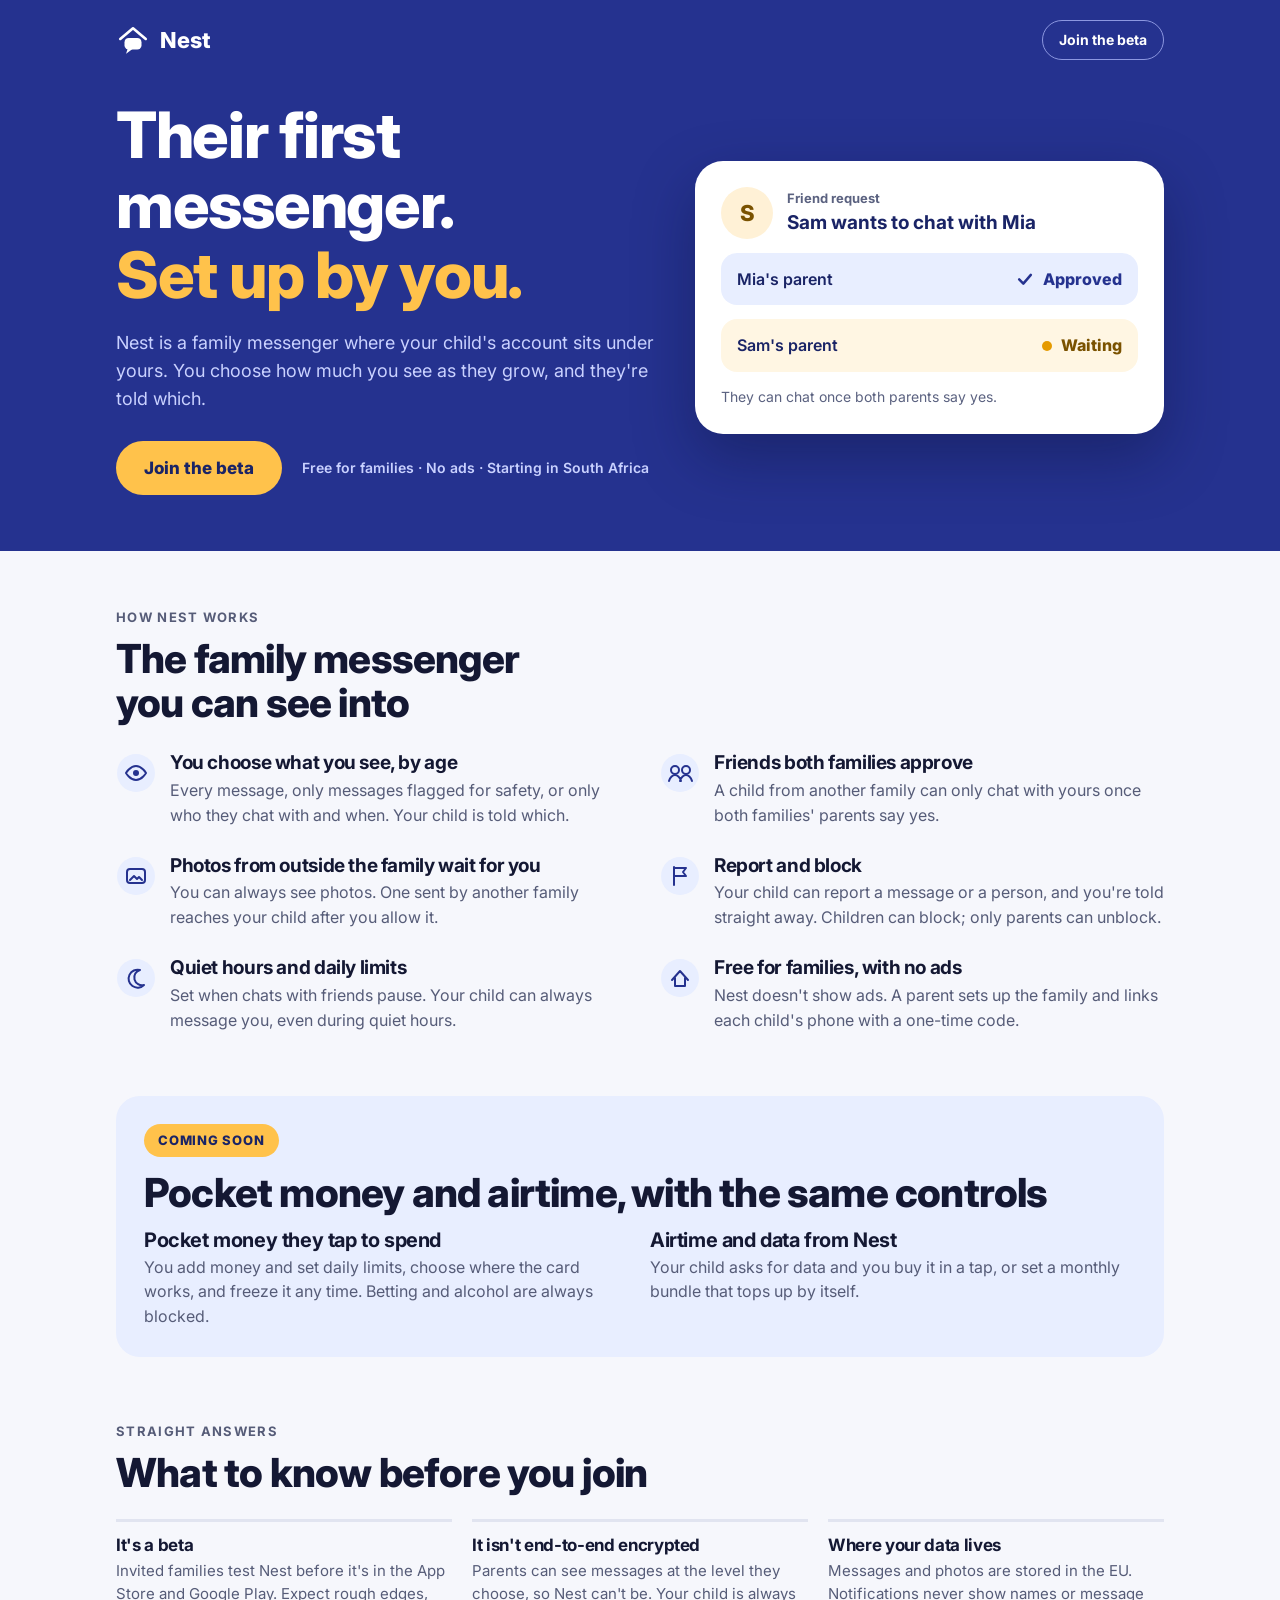
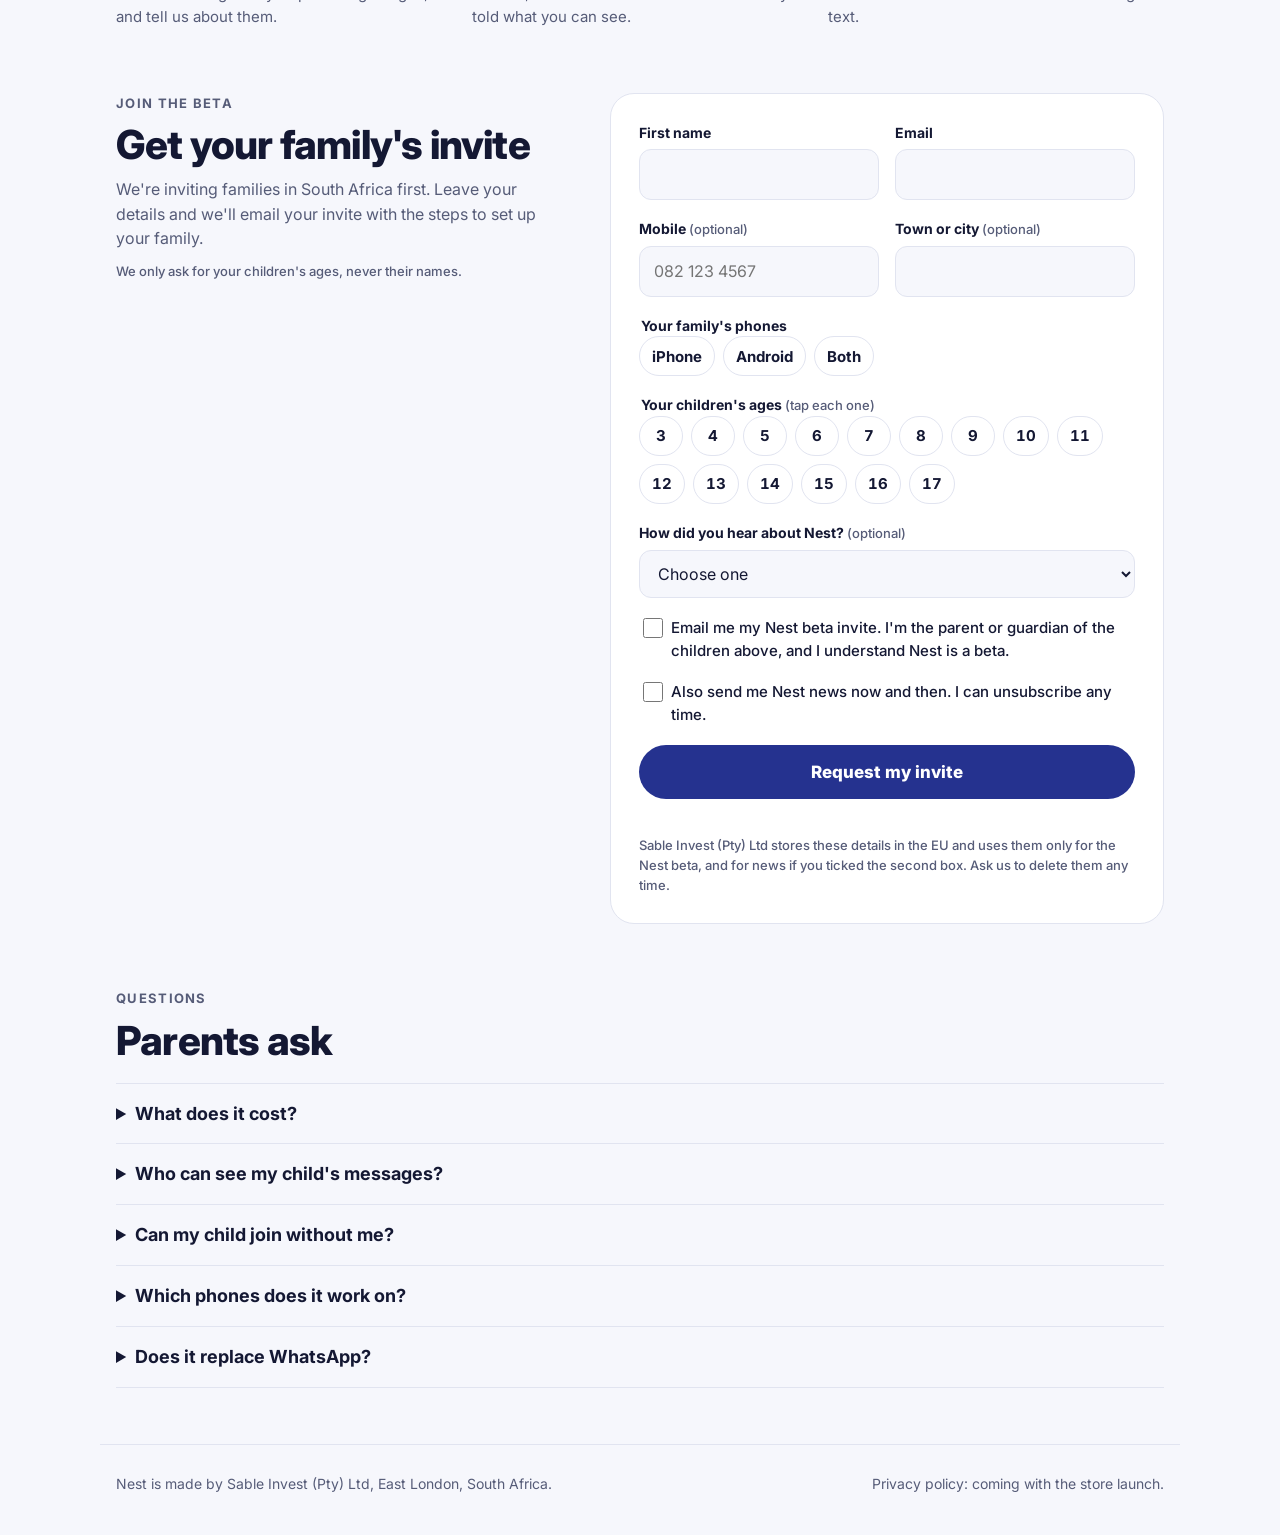
==== index.html @ 23b995a9 "Beta sign-up page Co-Authored-By: Claude Opus 5.5 <noreply@anthropic.com> Claude-Session: https://cl" ====
<!doctype html>
<html lang="en">
<head>
<meta charset="utf-8">
<meta name="viewport" content="width=device-width, initial-scale=1, viewport-fit=cover">
<meta name="description" content="Nest is a family messenger where your child's account sits under yours. Join the South African beta.">
<style>:root{color-scheme:light;padding-top:env(safe-area-inset-top,0px);padding-bottom:env(safe-area-inset-bottom,0px)}body{margin:0}img{max-width:100%}[hidden]{display:none!important}</style>
<title>Nest Family Beta</title>
<meta name="claude:viewport-fit-sides" content="cover">
<link rel="preconnect" href="https://fonts.googleapis.com">
<link rel="preconnect" href="https://fonts.gstatic.com" crossorigin>
<link rel="stylesheet" href="https://fonts.googleapis.com/css2?family=Inter:wght@400;500;600;700;800&display=swap">
<style>
/* Layout: navy hero band with the friend-request card, then a light page of short sections and the sign-up form. Brand matches the Nest ads. */
:root {
  --navy: #25328F;
  --navy-deep: #1A2466;
  --navy-icon: #25328F;
  --amber: #FFC24B;
  --bg: #F6F7FC;
  --surface: #FFFFFF;
  --ink: #141833;
  --muted: #565C78;
  --line: #E1E4F0;
  --soft: #E8EEFF;
  --hero-ink: #FFFFFF;
  --hero-muted: #C9D1FF;
  --ok: #1F7A48;
  --err: #A33A0A;
  --font: 'Inter', system-ui, -apple-system, 'Segoe UI', Roboto, sans-serif;
}
@media (prefers-color-scheme: dark) {
  :root:not([data-theme="light"]) {
    --bg: #0E1124; --surface: #171B33; --ink: #E9EBF7; --muted: #A3A9C6; --line: #2A3052; --soft: #232A55;
    --ok: #63C98F; --err: #FF9466; --navy-icon: #AEB8FF; color-scheme: dark;
  }
}
:root[data-theme="dark"] {
  --bg: #0E1124; --surface: #171B33; --ink: #E9EBF7; --muted: #A3A9C6; --line: #2A3052; --soft: #232A55;
  --ok: #63C98F; --err: #FF9466; --navy-icon: #AEB8FF; color-scheme: dark;
}
* { box-sizing: border-box; }
body { background: var(--bg); color: var(--ink); font-family: var(--font); font-size: 16px; line-height: 1.55; }
.wrap { max-width: 1080px; margin: 0 auto; padding-left: max(16px, env(safe-area-inset-left, 0px)); padding-right: max(16px, env(safe-area-inset-right, 0px)); }
h1, h2, h3 { text-wrap: balance; margin: 0; line-height: 1.1; letter-spacing: -0.02em; }
p { margin: 0; }
a { color: inherit; }
:focus-visible { outline: 3px solid var(--amber); outline-offset: 2px; border-radius: 6px; }

/* hero */
.hero { background: var(--navy); color: var(--hero-ink); }
.hero .wrap { padding-block: 20px 56px; display: grid; gap: 40px; }
.top { display: flex; align-items: center; justify-content: space-between; gap: 12px; }
.brand { display: flex; align-items: center; gap: 10px; font-weight: 800; font-size: 22px; text-decoration: none; }
.top a.pill { font-weight: 700; font-size: 14px; text-decoration: none; border: 1.5px solid #8C97E0; border-radius: 999px; padding: 8px 16px; }
.hero-grid { display: grid; grid-template-columns: minmax(0, 1.15fr) minmax(0, 1fr); gap: 40px; align-items: center; }
.hero h1 { font-size: clamp(38px, 6vw, 64px); font-weight: 800; }
.hero h1 span { color: var(--amber); }
.hero .lead { color: var(--hero-muted); font-size: 18px; max-width: 34em; margin-top: 18px; }
.cta-row { display: flex; flex-wrap: wrap; align-items: center; gap: 14px 20px; margin-top: 28px; }
.btn { display: inline-flex; align-items: center; justify-content: center; font: inherit; font-weight: 800; font-size: 17px; border: 0; border-radius: 999px; padding: 14px 28px; cursor: pointer; text-decoration: none; }
.btn-amber { background: var(--amber); color: var(--navy-deep); }
.btn-navy { background: var(--navy); color: #FFFFFF; }
.facts { color: var(--hero-muted); font-size: 14px; font-weight: 600; }
.mock { background: #FFFFFF; color: #1A2466; border-radius: 28px; padding: 26px; display: grid; gap: 14px; box-shadow: 0 24px 60px rgba(10, 14, 50, 0.35); }
.mock .head { display: flex; gap: 14px; align-items: center; }
.av { width: 52px; height: 52px; border-radius: 50%; display: grid; place-items: center; font-weight: 800; font-size: 22px; flex: none; }
.mock small { display: block; color: #5B6280; font-weight: 700; font-size: 13px; }
.mock strong { font-size: 19px; }
.mrow { display: flex; justify-content: space-between; align-items: center; gap: 12px; border-radius: 16px; padding: 14px 16px; font-weight: 600; }
.mrow b { display: inline-flex; gap: 8px; align-items: center; font-weight: 800; }
.mock p { color: #5B6280; font-size: 14px; }

/* sections */
main .wrap { padding-block: 56px; display: grid; gap: 64px; }
.kicker { font-size: 13px; font-weight: 700; letter-spacing: 0.1em; text-transform: uppercase; color: var(--muted); }
h2 { font-size: clamp(28px, 4vw, 40px); font-weight: 800; }
.sec-head { display: grid; gap: 10px; max-width: 40em; }
.features { display: grid; grid-template-columns: repeat(2, minmax(0, 1fr)); gap: 28px 40px; margin-top: 28px; }
.feature { display: grid; grid-template-columns: 40px minmax(0, 1fr); gap: 14px; }
.feature svg { width: 40px; height: 40px; }
.feature svg .bg { fill: var(--soft); }
.feature svg .ln { fill: none; stroke: var(--navy-icon); stroke-width: 2; stroke-linejoin: round; stroke-linecap: round; }
.feature svg .dot { fill: var(--navy-icon); }
.feature h3 { font-size: 19px; font-weight: 700; margin-bottom: 4px; }
.feature p { color: var(--muted); }
.soon { background: var(--soft); border-radius: 24px; padding: 28px; display: grid; gap: 14px; }
.soon .tag { justify-self: start; background: var(--amber); color: #1A2466; font-weight: 800; font-size: 13px; letter-spacing: 0.06em; border-radius: 999px; padding: 6px 14px; }
.soon-grid { display: grid; grid-template-columns: repeat(2, minmax(0, 1fr)); gap: 20px; }
.soon h3 { font-size: 20px; font-weight: 700; margin-bottom: 4px; }
.soon p { color: var(--muted); }
.straight { display: grid; grid-template-columns: repeat(3, minmax(0, 1fr)); gap: 20px; margin-top: 24px; }
.straight div { border-top: 3px solid var(--line); padding-top: 14px; }
.straight h3 { font-size: 17px; font-weight: 700; margin-bottom: 4px; }
.straight p { color: var(--muted); font-size: 15px; }

/* form */
.join { display: grid; grid-template-columns: minmax(0, 0.9fr) minmax(0, 1.1fr); gap: 40px; align-items: start; }
.join .sec-head p { color: var(--muted); }
form { background: var(--surface); border: 1px solid var(--line); border-radius: 24px; padding: 28px; display: grid; gap: 18px; }
.two { display: grid; grid-template-columns: repeat(2, minmax(0, 1fr)); gap: 16px; }
label, legend { font-weight: 700; font-size: 14px; }
.field { display: grid; gap: 6px; }
.hint { color: var(--muted); font-weight: 500; font-size: 13px; }
input[type=text], input[type=email], input[type=tel], select { font: inherit; color: var(--ink); background: var(--bg); border: 1.5px solid var(--line); border-radius: 12px; padding: 12px 14px; width: 100%; }
input:focus, select:focus { border-color: var(--navy); outline: none; }
fieldset { border: 0; padding: 0; margin: 0; display: grid; gap: 8px; }
.chips { display: flex; flex-wrap: wrap; gap: 8px; }
.chip input { position: absolute; opacity: 0; width: 1px; height: 1px; }
.chip span { display: inline-flex; min-width: 44px; height: 40px; align-items: center; justify-content: center; padding: 0 12px; border-radius: 999px; border: 1.5px solid var(--line); font-weight: 700; font-size: 15px; cursor: pointer; font-variant-numeric: tabular-nums; }
.chip input:checked + span { background: var(--navy); border-color: var(--navy); color: #FFFFFF; }
.chip input:focus-visible + span { outline: 3px solid var(--amber); outline-offset: 2px; }
.check { display: grid; grid-template-columns: 22px minmax(0, 1fr); gap: 10px; align-items: start; font-weight: 500; font-size: 15px; }
.check input { width: 20px; height: 20px; margin-top: 2px; accent-color: var(--navy); }
.status { font-weight: 700; font-size: 15px; }
.status.ok { color: var(--ok); }
.status.err { color: var(--err); }
.done { display: grid; gap: 10px; }
.done h3 { font-size: 24px; font-weight: 800; }

/* faq */
.faq { display: grid; gap: 0; margin-top: 20px; border-top: 1px solid var(--line); }
details { border-bottom: 1px solid var(--line); padding-block: 16px; }
summary { font-weight: 700; font-size: 18px; cursor: pointer; }
details p { color: var(--muted); margin-top: 8px; max-width: 42em; }

footer .wrap { padding-block: 28px 40px; color: var(--muted); font-size: 14px; display: flex; flex-wrap: wrap; justify-content: space-between; gap: 12px; border-top: 1px solid var(--line); }

@media (max-width: 820px) {
  .hero-grid, .join, .features, .soon-grid, .straight { grid-template-columns: minmax(0, 1fr); }
}
@media (max-width: 480px) { .two { grid-template-columns: minmax(0, 1fr); } form { padding: 20px; } }
@media (prefers-reduced-motion: no-preference) { .btn { transition: transform .15s ease; } .btn:hover { transform: translateY(-1px); } }
</style>
</head>
<body>

<header class="hero">
  <div class="wrap">
    <nav class="top" aria-label="Nest">
      <a class="brand" href="#top" id="top">
        <svg width="34" height="34" viewBox="0 0 64 64" aria-hidden="true"><path d="M8 30 L32 10 L56 30" fill="none" stroke="#FFFFFF" stroke-width="5" stroke-linecap="round" stroke-linejoin="round"/><rect x="16" y="28" width="32" height="22" rx="8" fill="#FFFFFF"/><path d="M22 48 L19 58 L31 49 Z" fill="#FFFFFF"/></svg>
        Nest
      </a>
      <a class="pill" href="#join">Join the beta</a>
    </nav>
    <div class="hero-grid">
      <div>
        <h1>Their first messenger. <span>Set up by you.</span></h1>
        <p class="lead">Nest is a family messenger where your child's account sits under yours. You choose how much you see as they grow, and they're told which.</p>
        <div class="cta-row">
          <a class="btn btn-amber" href="#join">Join the beta</a>
          <p class="facts">Free for families · No ads · Starting in South Africa</p>
        </div>
      </div>
      <div class="mock" role="img" aria-label="Example friend request: Mia's parent has approved, Sam's parent is still deciding">
        <div class="head">
          <div class="av" style="background:#FFF1D6;color:#7A5200">S</div>
          <div><small>Friend request</small><strong>Sam wants to chat with Mia</strong></div>
        </div>
        <div class="mrow" style="background:#E8EEFF"><span>Mia's parent</span><b style="color:#25328F"><svg width="20" height="20" viewBox="0 0 24 24" aria-hidden="true"><path d="M5 12.5 L10 17.5 L19 7" fill="none" stroke="#25328F" stroke-width="3" stroke-linecap="round" stroke-linejoin="round"/></svg>Approved</b></div>
        <div class="mrow" style="background:#FFF6E3"><span>Sam's parent</span><b style="color:#7A5200"><svg width="12" height="12" viewBox="0 0 12 12" aria-hidden="true"><circle cx="6" cy="6" r="5" fill="#E59A00"/></svg>Waiting</b></div>
        <p>They can chat once both parents say yes.</p>
      </div>
    </div>
  </div>
</header>

<main>
  <div class="wrap">
    <section aria-labelledby="how">
      <div class="sec-head">
        <p class="kicker">How Nest works</p>
        <h2 id="how">The family messenger you can see into</h2>
      </div>
      <div class="features">
        <div class="feature">
          <svg viewBox="0 0 40 40" aria-hidden="true"><circle cx="20" cy="20" r="19" class="bg"/><path d="M10 20s4-7 10-7 10 7 10 7-4 7-10 7-10-7-10-7z" class="ln"/><circle cx="20" cy="20" r="3" class="dot"/></svg>
          <div><h3>You choose what you see, by age</h3><p>Every message, only messages flagged for safety, or only who they chat with and when. Your child is told which.</p></div>
        </div>
        <div class="feature">
          <svg viewBox="0 0 40 40" aria-hidden="true"><circle cx="20" cy="20" r="19" class="bg"/><circle cx="15" cy="17" r="4" class="ln"/><circle cx="26" cy="17" r="4" class="ln"/><path d="M9 28c1-4 4-6 6-6s5 2 6 6M20 28c1-4 4-6 6-6s5 2 6 6" class="ln"/></svg>
          <div><h3>Friends both families approve</h3><p>A child from another family can only chat with yours once both families' parents say yes.</p></div>
        </div>
        <div class="feature">
          <svg viewBox="0 0 40 40" aria-hidden="true"><circle cx="20" cy="20" r="19" class="bg"/><rect x="11" y="13" width="18" height="14" rx="3" class="ln"/><path d="M14 24l4-4 3 3 2-2 3 3" class="ln" stroke-linejoin="round"/></svg>
          <div><h3>Photos from outside the family wait for you</h3><p>You can always see photos. One sent by another family reaches your child after you allow it.</p></div>
        </div>
        <div class="feature">
          <svg viewBox="0 0 40 40" aria-hidden="true"><circle cx="20" cy="20" r="19" class="bg"/><path d="M14 29V11M14 12h12l-3 4 3 4H14" class="ln" stroke-linejoin="round"/></svg>
          <div><h3>Report and block</h3><p>Your child can report a message or a person, and you're told straight away. Children can block; only parents can unblock.</p></div>
        </div>
        <div class="feature">
          <svg viewBox="0 0 40 40" aria-hidden="true"><circle cx="20" cy="20" r="19" class="bg"/><path d="M24 12a9 9 0 1 0 4 15 7 7 0 0 1-4-15z" class="ln"/></svg>
          <div><h3>Quiet hours and daily limits</h3><p>Set when chats with friends pause. Your child can always message you, even during quiet hours.</p></div>
        </div>
        <div class="feature">
          <svg viewBox="0 0 40 40" aria-hidden="true"><circle cx="20" cy="20" r="19" class="bg"/><path d="M12 22l8-9 8 9M15 20v8h10v-8" class="ln" stroke-linejoin="round"/></svg>
          <div><h3>Free for families, with no ads</h3><p>Nest doesn't show ads. A parent sets up the family and links each child's phone with a one-time code.</p></div>
        </div>
      </div>
    </section>

    <section class="soon" aria-labelledby="soon">
      <p class="tag">COMING SOON</p>
      <h2 id="soon">Pocket money and airtime, with the same controls</h2>
      <div class="soon-grid">
        <div><h3>Pocket money they tap to spend</h3><p>You add money and set daily limits, choose where the card works, and freeze it any time. Betting and alcohol are always blocked.</p></div>
        <div><h3>Airtime and data from Nest</h3><p>Your child asks for data and you buy it in a tap, or set a monthly bundle that tops up by itself.</p></div>
      </div>
    </section>

    <section aria-labelledby="straight">
      <div class="sec-head">
        <p class="kicker">Straight answers</p>
        <h2 id="straight">What to know before you join</h2>
      </div>
      <div class="straight">
        <div><h3>It's a beta</h3><p>Invited families test Nest before it's in the App Store and Google Play. Expect rough edges, and tell us about them.</p></div>
        <div><h3>It isn't end-to-end encrypted</h3><p>Parents can see messages at the level they choose, so Nest can't be. Your child is always told what you can see.</p></div>
        <div><h3>Where your data lives</h3><p>Messages and photos are stored in the EU. Notifications never show names or message text.</p></div>
      </div>
    </section>

    <section class="join" id="join" aria-labelledby="join-h">
      <div class="sec-head">
        <p class="kicker">Join the beta</p>
        <h2 id="join-h">Get your family's invite</h2>
        <p>We're inviting families in South Africa first. Leave your details and we'll email your invite with the steps to set up your family.</p>
        <p class="hint">We only ask for your children's ages, never their names.</p>
      </div>
      <form id="beta-form" novalidate>
        <div id="form-fields" class="done" style="gap:18px">
          <div class="two">
            <div class="field"><label for="first-name">First name</label><input type="text" id="first-name" name="first_name" autocomplete="given-name" required maxlength="60"></div>
            <div class="field"><label for="email">Email</label><input type="email" id="email" name="email" autocomplete="email" required maxlength="254"></div>
          </div>
          <div class="two">
            <div class="field"><label for="mobile">Mobile <span class="hint">(optional)</span></label><input type="tel" id="mobile" name="mobile" autocomplete="tel" placeholder="082 123 4567"></div>
            <div class="field"><label for="town">Town or city <span class="hint">(optional)</span></label><input type="text" id="town" name="town" autocomplete="address-level2" maxlength="80"></div>
          </div>
          <fieldset>
            <legend>Your family's phones</legend>
            <div class="chips">
              <label class="chip"><input type="radio" name="phone_type" id="pt-iphone" value="iphone"><span>iPhone</span></label>
              <label class="chip"><input type="radio" name="phone_type" id="pt-android" value="android"><span>Android</span></label>
              <label class="chip"><input type="radio" name="phone_type" id="pt-both" value="both"><span>Both</span></label>
            </div>
          </fieldset>
          <fieldset>
            <legend>Your children's ages <span class="hint">(tap each one)</span></legend>
            <div class="chips" id="ages"></div>
          </fieldset>
          <div class="field">
            <label for="heard">How did you hear about Nest? <span class="hint">(optional)</span></label>
            <select id="heard" name="heard_from">
              <option value="">Choose one</option>
              <option value="facebook">Facebook</option>
              <option value="instagram">Instagram</option>
              <option value="google">Google</option>
              <option value="friend">A friend</option>
              <option value="family">Family</option>
              <option value="other">Somewhere else</option>
            </select>
          </div>
          <label class="check"><input type="checkbox" id="consent" required><span id="consent-text">Email me my Nest beta invite. I'm the parent or guardian of the children above, and I understand Nest is a beta.</span></label>
          <label class="check"><input type="checkbox" id="marketing"><span>Also send me Nest news now and then. I can unsubscribe any time.</span></label>
          <button class="btn btn-navy" type="submit" id="submit">Request my invite</button>
          <p class="status" id="status" role="status" aria-live="polite"></p>
          <p class="hint">Sable Invest (Pty) Ltd stores these details in the EU and uses them only for the Nest beta, and for news if you ticked the second box. Ask us to delete them any time.</p>
        </div>
        <div id="thanks" class="done" hidden>
          <h3>You're on the list</h3>
          <p>We'll email your invite with the steps to set up your family. Your children's phones are linked with a code from your account, so they can't sign up alone.</p>
        </div>
      </form>
    </section>

    <section aria-labelledby="faq">
      <div class="sec-head"><p class="kicker">Questions</p><h2 id="faq">Parents ask</h2></div>
      <div class="faq">
        <details><summary>What does it cost?</summary><p>Nest is free for families, with no ads. Later there may be optional extras, but anything that helps you look after your child stays free.</p></details>
        <details><summary>Who can see my child's messages?</summary><p>You and any other parent in your family, at the level you choose for your child's age. A friend's parents see their own child's chats with yours, at their own setting. Your child is told what applies.</p></details>
        <details><summary>Can my child join without me?</summary><p>No. A parent creates the family and links each child's phone with a one-time code from the parent's account.</p></details>
        <details><summary>Which phones does it work on?</summary><p>iPhone and Android. Tell us above which your family uses, so your invite has the right steps.</p></details>
        <details><summary>Does it replace WhatsApp?</summary><p>For your child's chats with family and approved friends, yes. WhatsApp's own parent controls let you manage contacts but not see messages. Nest lets you see as much as their age needs.</p></details>
      </div>
    </section>
  </div>
</main>

<footer>
  <div class="wrap">
    <p>Nest is made by Sable Invest (Pty) Ltd, East London, South Africa.</p>
    <p>Privacy policy: coming with the store launch.</p>
  </div>
</footer>

<script>
(function () {
  var SUPABASE_URL = 'https://tjdyxmechwstuthessgf.supabase.co';
  var SUPABASE_KEY = 'sb_publishable_gnLp7DbXk4nv-OymIT4WJQ_UkHgckG0';
  var modeMeta = document.querySelector('meta[name="nest-mode"]');
  var PREVIEW = !!(modeMeta && modeMeta.content === 'preview');

  var ages = document.getElementById('ages');
  for (var a = 3; a <= 17; a++) {
    var l = document.createElement('label');
    l.className = 'chip';
    l.innerHTML = '<input type="checkbox" id="age-' + a + '" value="' + a + '"><span>' + a + '</span>';
    ages.appendChild(l);
  }

  var source = null, ref = null;
  try {
    var q = new URLSearchParams(location.search);
    source = q.get('utm_campaign') || q.get('utm_source') || q.get('src');
    ref = (q.get('ref') || '').replace(/[^A-Za-z0-9]/g, '').slice(0, 20) || null;   // a parent's invite code
  } catch (e) {}

  var form = document.getElementById('beta-form');
  var status = document.getElementById('status');
  var btn = document.getElementById('submit');

  function fail(msg, el) {
    status.className = 'status err';
    status.textContent = msg;
    if (el) el.focus();
  }

  form.addEventListener('submit', function (ev) {
    ev.preventDefault();
    var name = document.getElementById('first-name');
    var email = document.getElementById('email');
    var consent = document.getElementById('consent');
    if (!name.value.trim()) return fail('Add your first name.', name);
    if (!/^[^@\s]+@[^@\s]+\.[^@\s]+$/.test(email.value.trim())) return fail('Check your email address, for example name@example.com.', email);
    var picked = Array.prototype.slice.call(ages.querySelectorAll('input:checked')).map(function (i) { return Number(i.value); });
    if (!picked.length) return fail("Tap your children's ages.", ages.querySelector('input'));
    if (!consent.checked) return fail('Tick the first box so we can email your invite.', consent);
    var pt = form.querySelector('input[name="phone_type"]:checked');
    var body = {
      first_name: name.value.trim(),
      email: email.value.trim(),
      consent_text: document.getElementById('consent-text').textContent,
      mobile: document.getElementById('mobile').value.trim() || null,
      phone_type: pt ? pt.value : null,
      child_ages: picked,
      town: document.getElementById('town').value.trim() || null,
      heard_from: document.getElementById('heard').value || null,
      source: source,
      marketing_ok: document.getElementById('marketing').checked
    };
    if (ref) body.ref = ref;
    if (PREVIEW) {
      status.className = 'status ok';
      status.textContent = 'This is the preview, so nothing was sent. On the live page this request goes to the Nest beta list.';
      return;
    }
    btn.disabled = true;
    status.className = 'status';
    status.textContent = 'Sending…';
    fetch(SUPABASE_URL + '/rest/v1/rpc/join_beta', {
      method: 'POST',
      headers: { 'Content-Type': 'application/json', apikey: SUPABASE_KEY },
      body: JSON.stringify(body)
    }).then(function (r) {
      if (!r.ok) throw new Error(String(r.status));
      document.getElementById('form-fields').hidden = true;
      document.getElementById('thanks').hidden = false;
    }).catch(function () {
      btn.disabled = false;
      fail("We couldn't send that. Check your connection and try again.");
    });
  });
})();
</script>

</body>
</html>
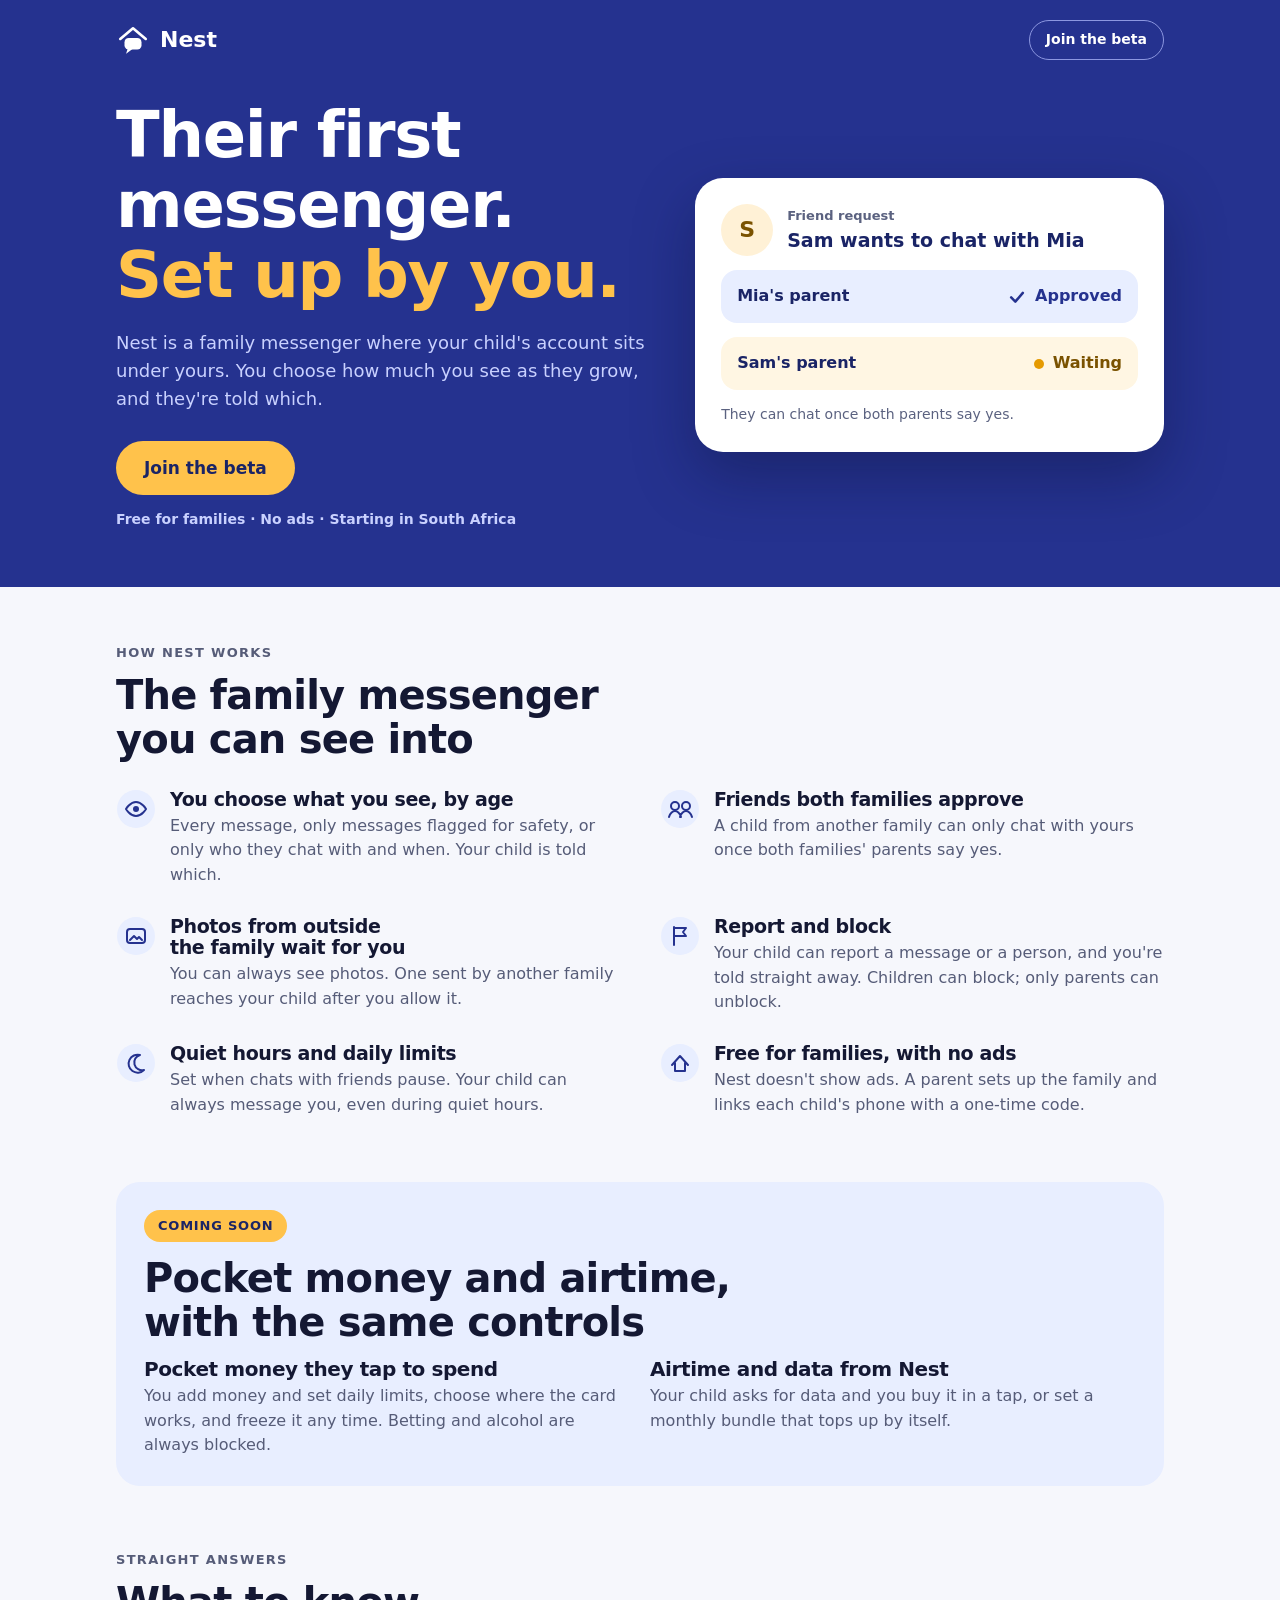
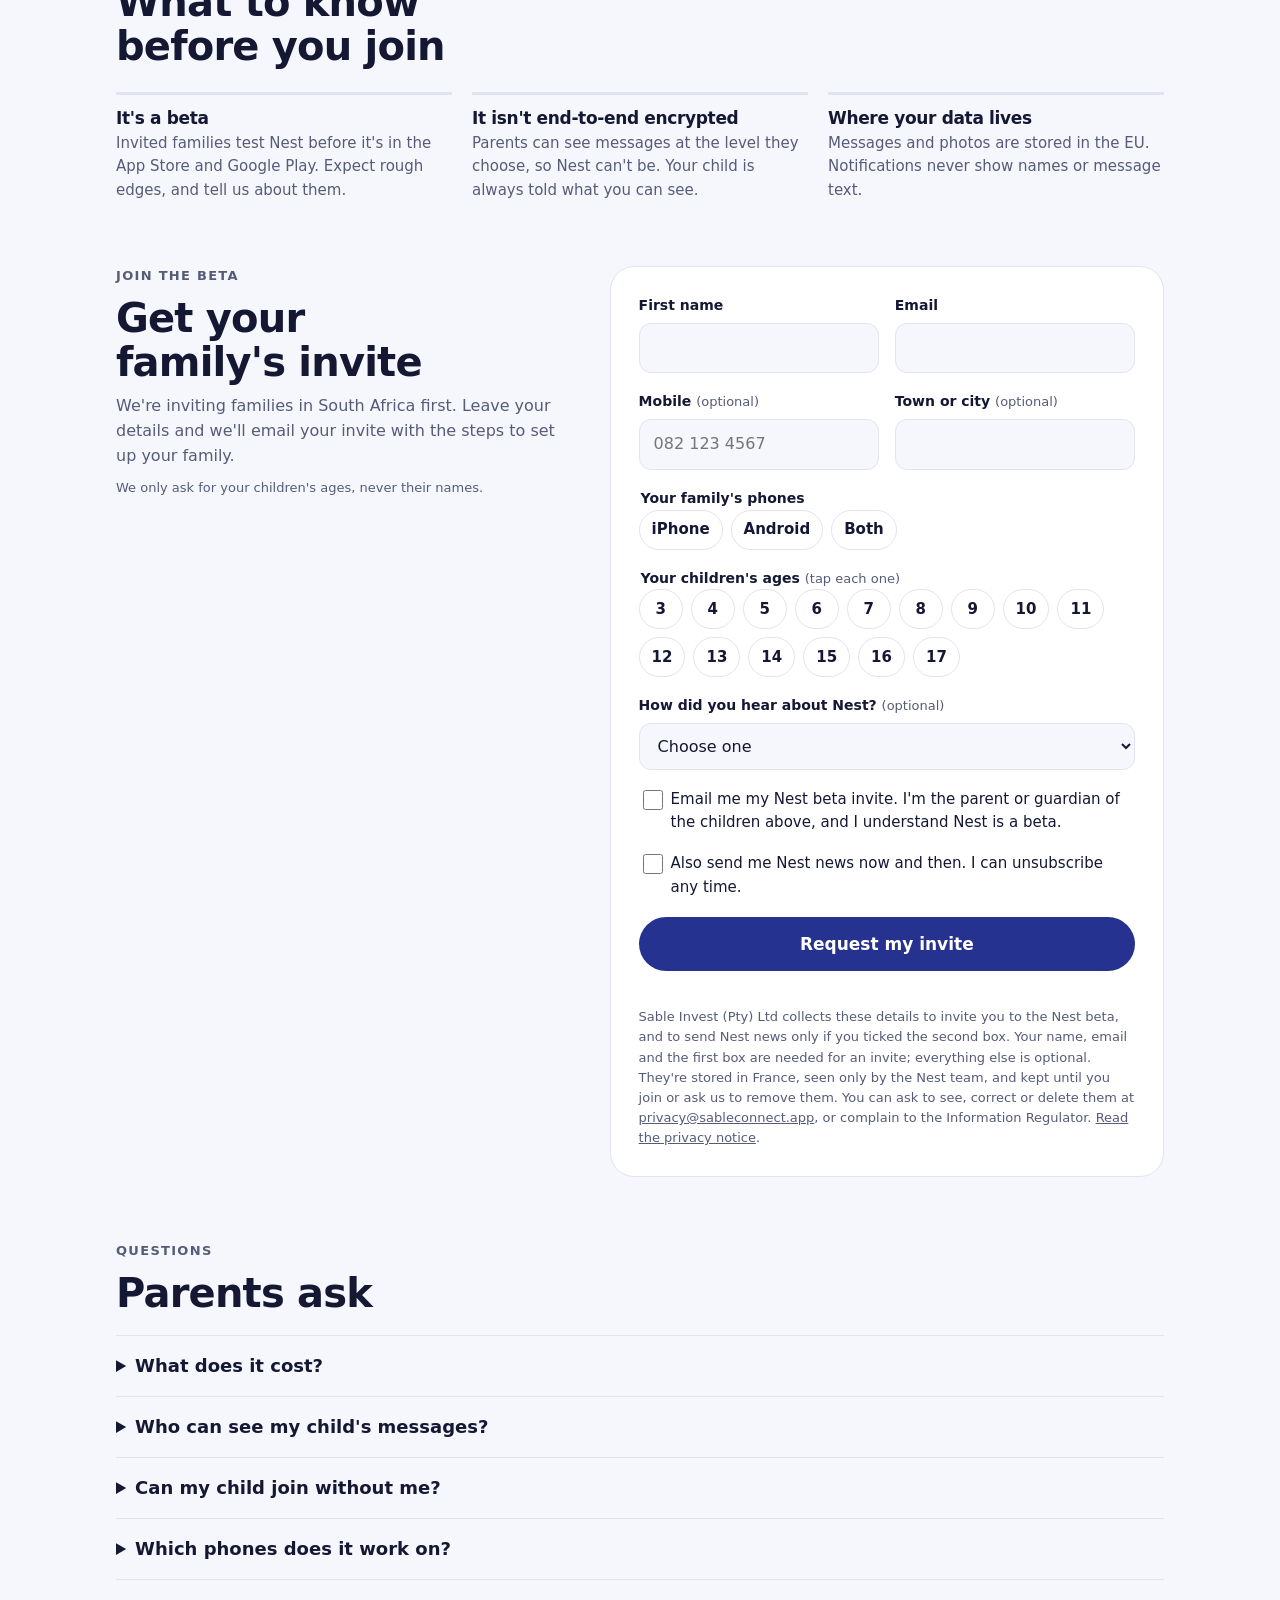
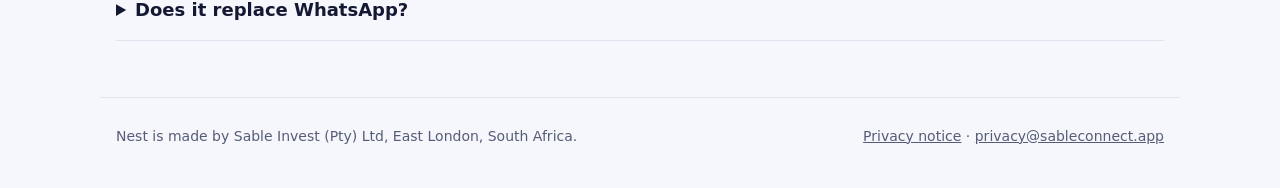
==== commit ae19d1f7: "Beta privacy notice (POPIA s18) at /privacy/, linked from the sign-up form and the install page; no " ====
--- a/index.html
+++ b/index.html
@@ -7,9 +7,6 @@
 <style>:root{color-scheme:light;padding-top:env(safe-area-inset-top,0px);padding-bottom:env(safe-area-inset-bottom,0px)}body{margin:0}img{max-width:100%}[hidden]{display:none!important}</style>
 <title>Nest Family Beta</title>
 <meta name="claude:viewport-fit-sides" content="cover">
-<link rel="preconnect" href="https://fonts.googleapis.com">
-<link rel="preconnect" href="https://fonts.gstatic.com" crossorigin>
-<link rel="stylesheet" href="https://fonts.googleapis.com/css2?family=Inter:wght@400;500;600;700;800&display=swap">
 <style>
 /* Layout: navy hero band with the friend-request card, then a light page of short sections and the sign-up form. Brand matches the Nest ads. */
 :root {
@@ -27,7 +24,7 @@
   --hero-muted: #C9D1FF;
   --ok: #1F7A48;
   --err: #A33A0A;
-  --font: 'Inter', system-ui, -apple-system, 'Segoe UI', Roboto, sans-serif;
+  --font: system-ui, -apple-system, 'Segoe UI', Roboto, 'Helvetica Neue', Arial, sans-serif;
 }
 @media (prefers-color-scheme: dark) {
   :root:not([data-theme="light"]) {
@@ -267,7 +264,7 @@
           <label class="check"><input type="checkbox" id="marketing"><span>Also send me Nest news now and then. I can unsubscribe any time.</span></label>
           <button class="btn btn-navy" type="submit" id="submit">Request my invite</button>
           <p class="status" id="status" role="status" aria-live="polite"></p>
-          <p class="hint">Sable Invest (Pty) Ltd stores these details in the EU and uses them only for the Nest beta, and for news if you ticked the second box. Ask us to delete them any time.</p>
+          <p class="hint">Sable Invest (Pty) Ltd collects these details to invite you to the Nest beta, and to send Nest news only if you ticked the second box. Your name, email and the first box are needed for an invite; everything else is optional. They're stored in France, seen only by the Nest team, and kept until you join or ask us to remove them. You can ask to see, correct or delete them at <a href="mailto:privacy@sableconnect.app">privacy@sableconnect.app</a>, or complain to the Information Regulator. <a href="privacy/">Read the privacy notice</a>.</p>
         </div>
         <div id="thanks" class="done" hidden>
           <h3>You're on the list</h3>
@@ -292,7 +289,7 @@
 <footer>
   <div class="wrap">
     <p>Nest is made by Sable Invest (Pty) Ltd, East London, South Africa.</p>
-    <p>Privacy policy: coming with the store launch.</p>
+    <p><a href="privacy/">Privacy notice</a> · <a href="mailto:privacy@sableconnect.app">privacy@sableconnect.app</a></p>
   </div>
 </footer>
 
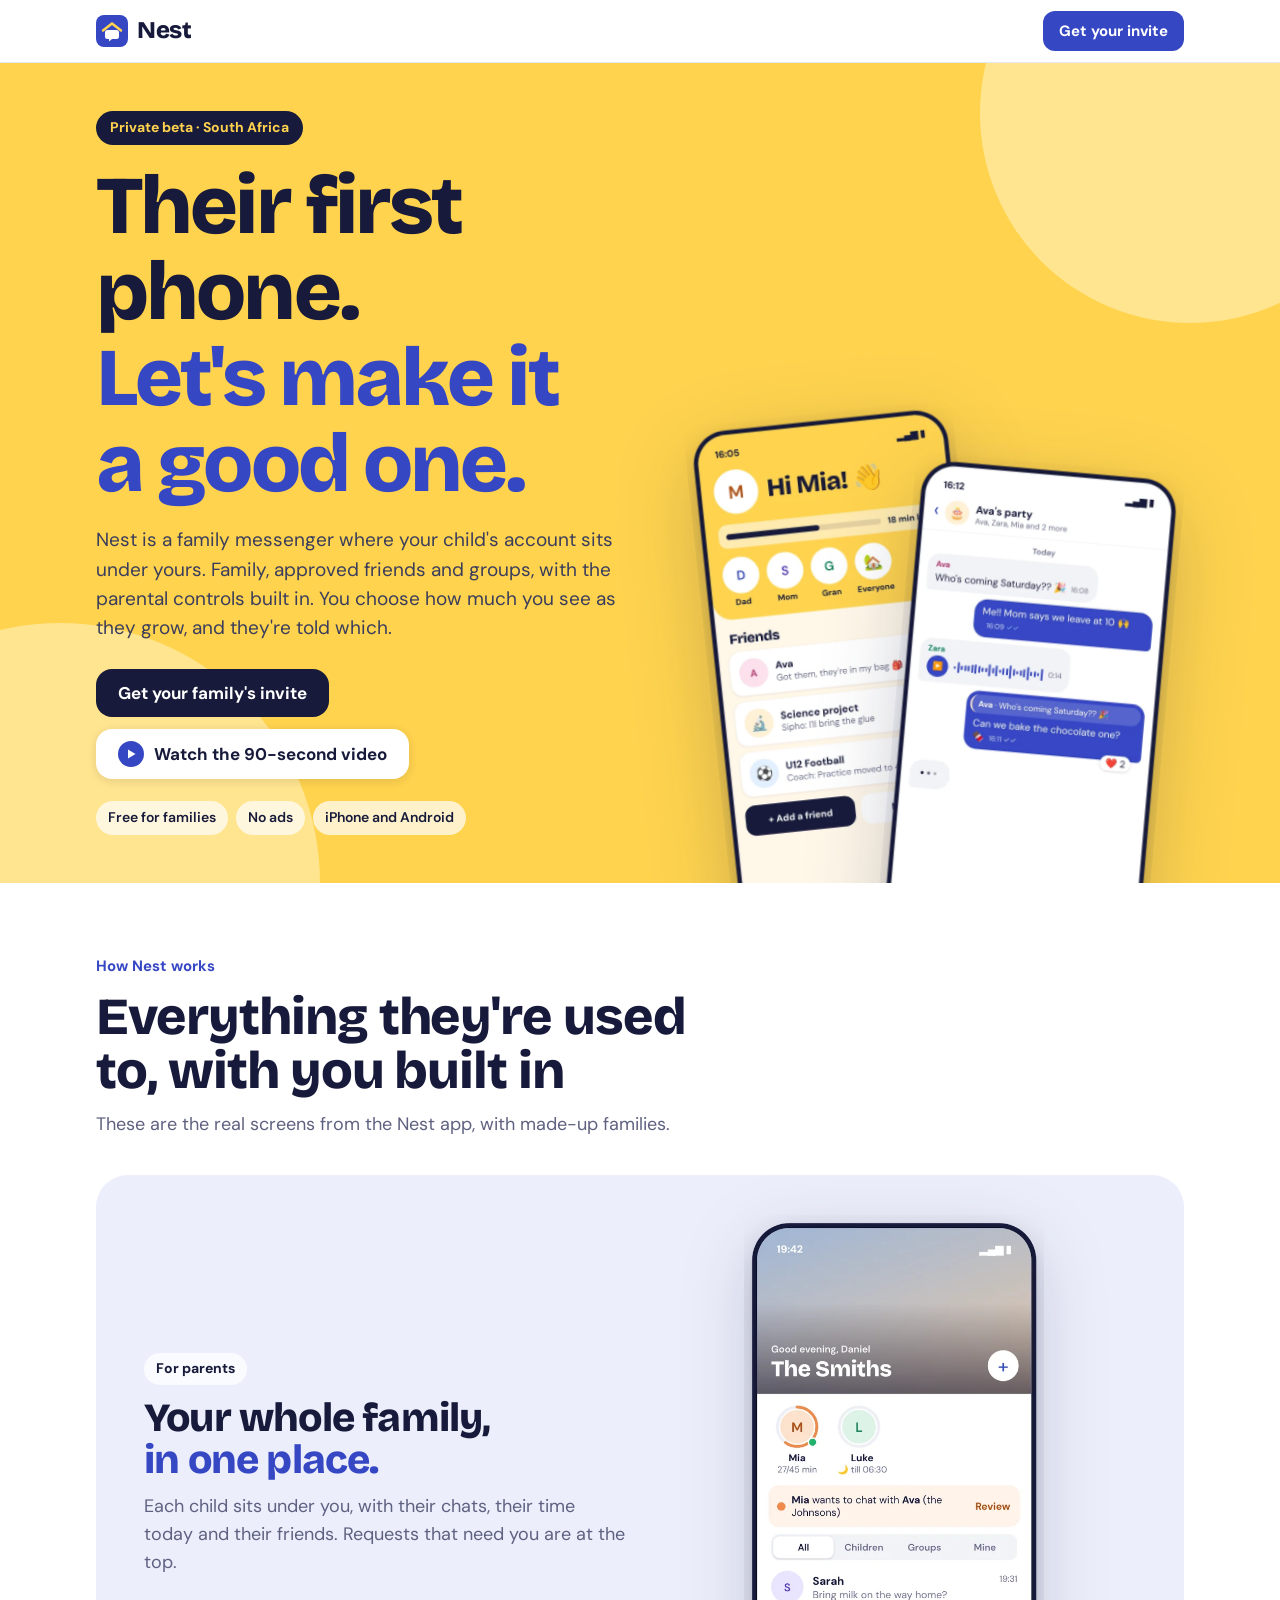
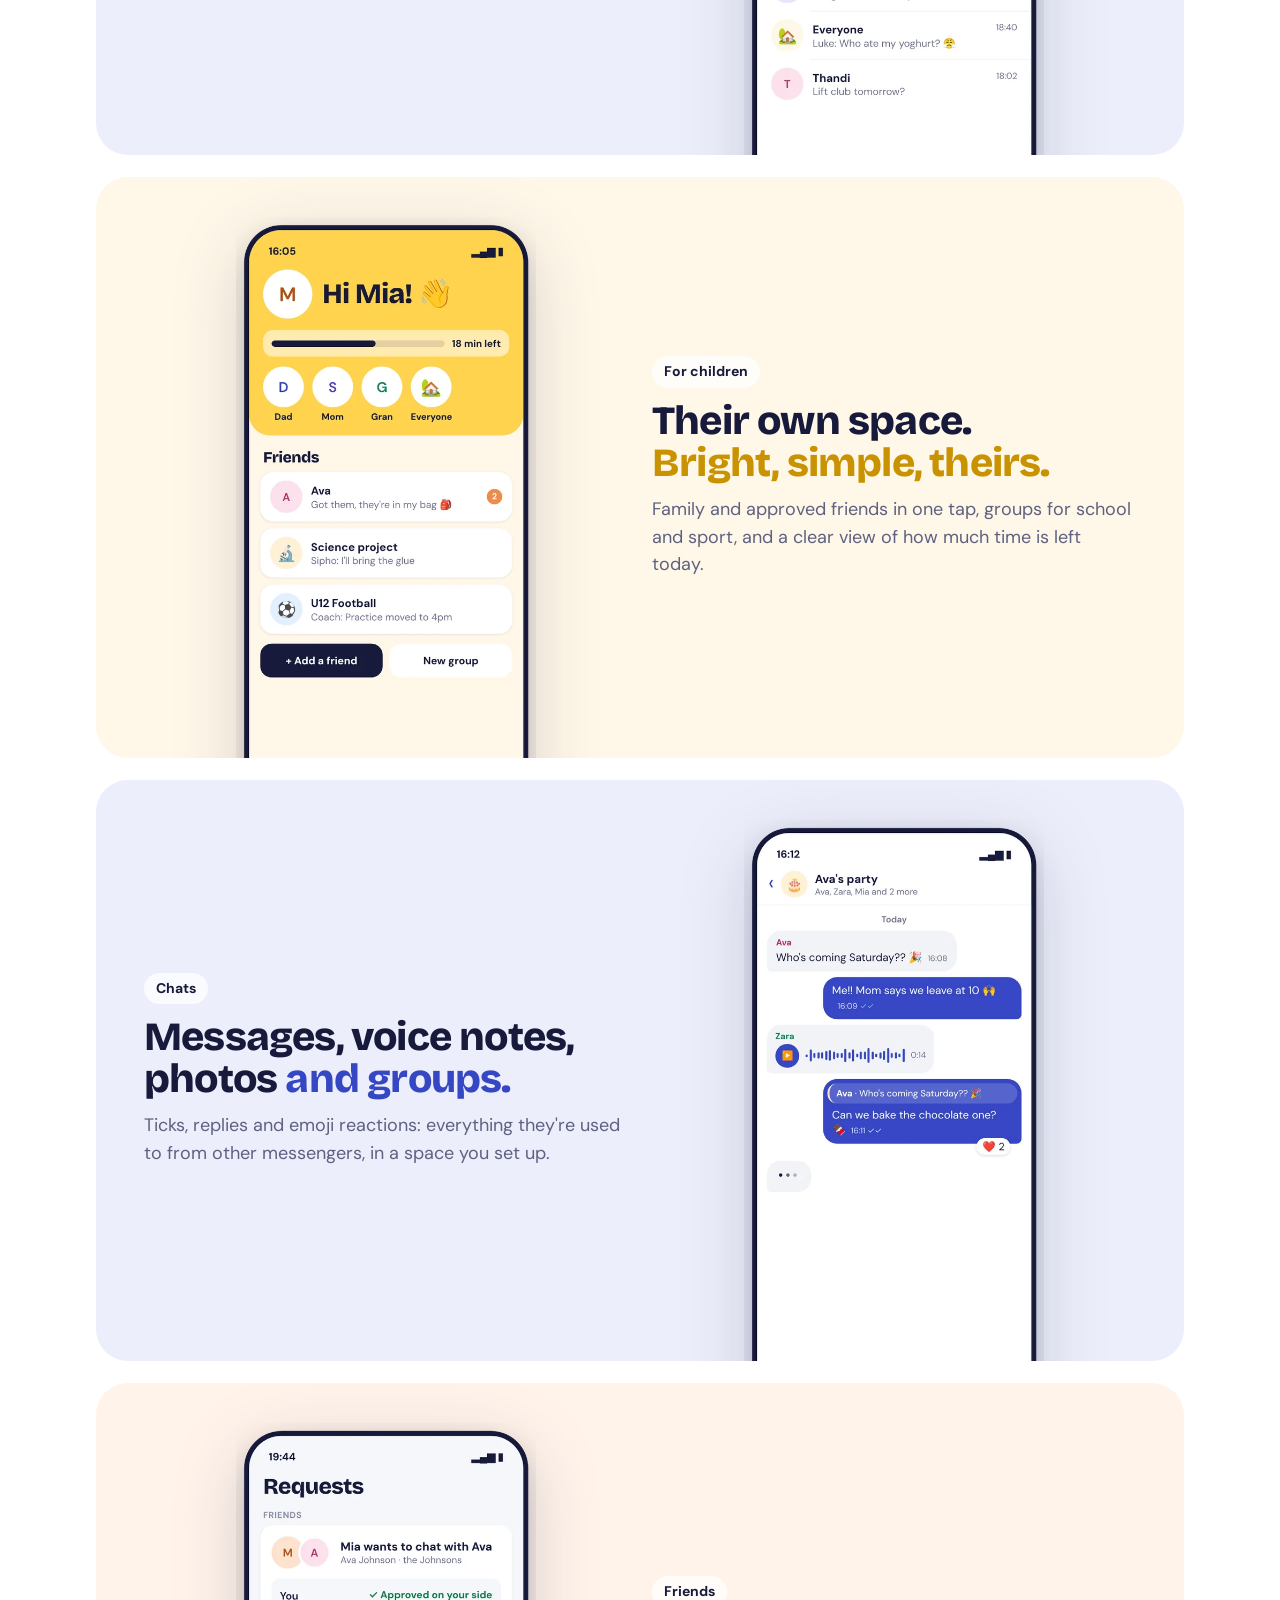
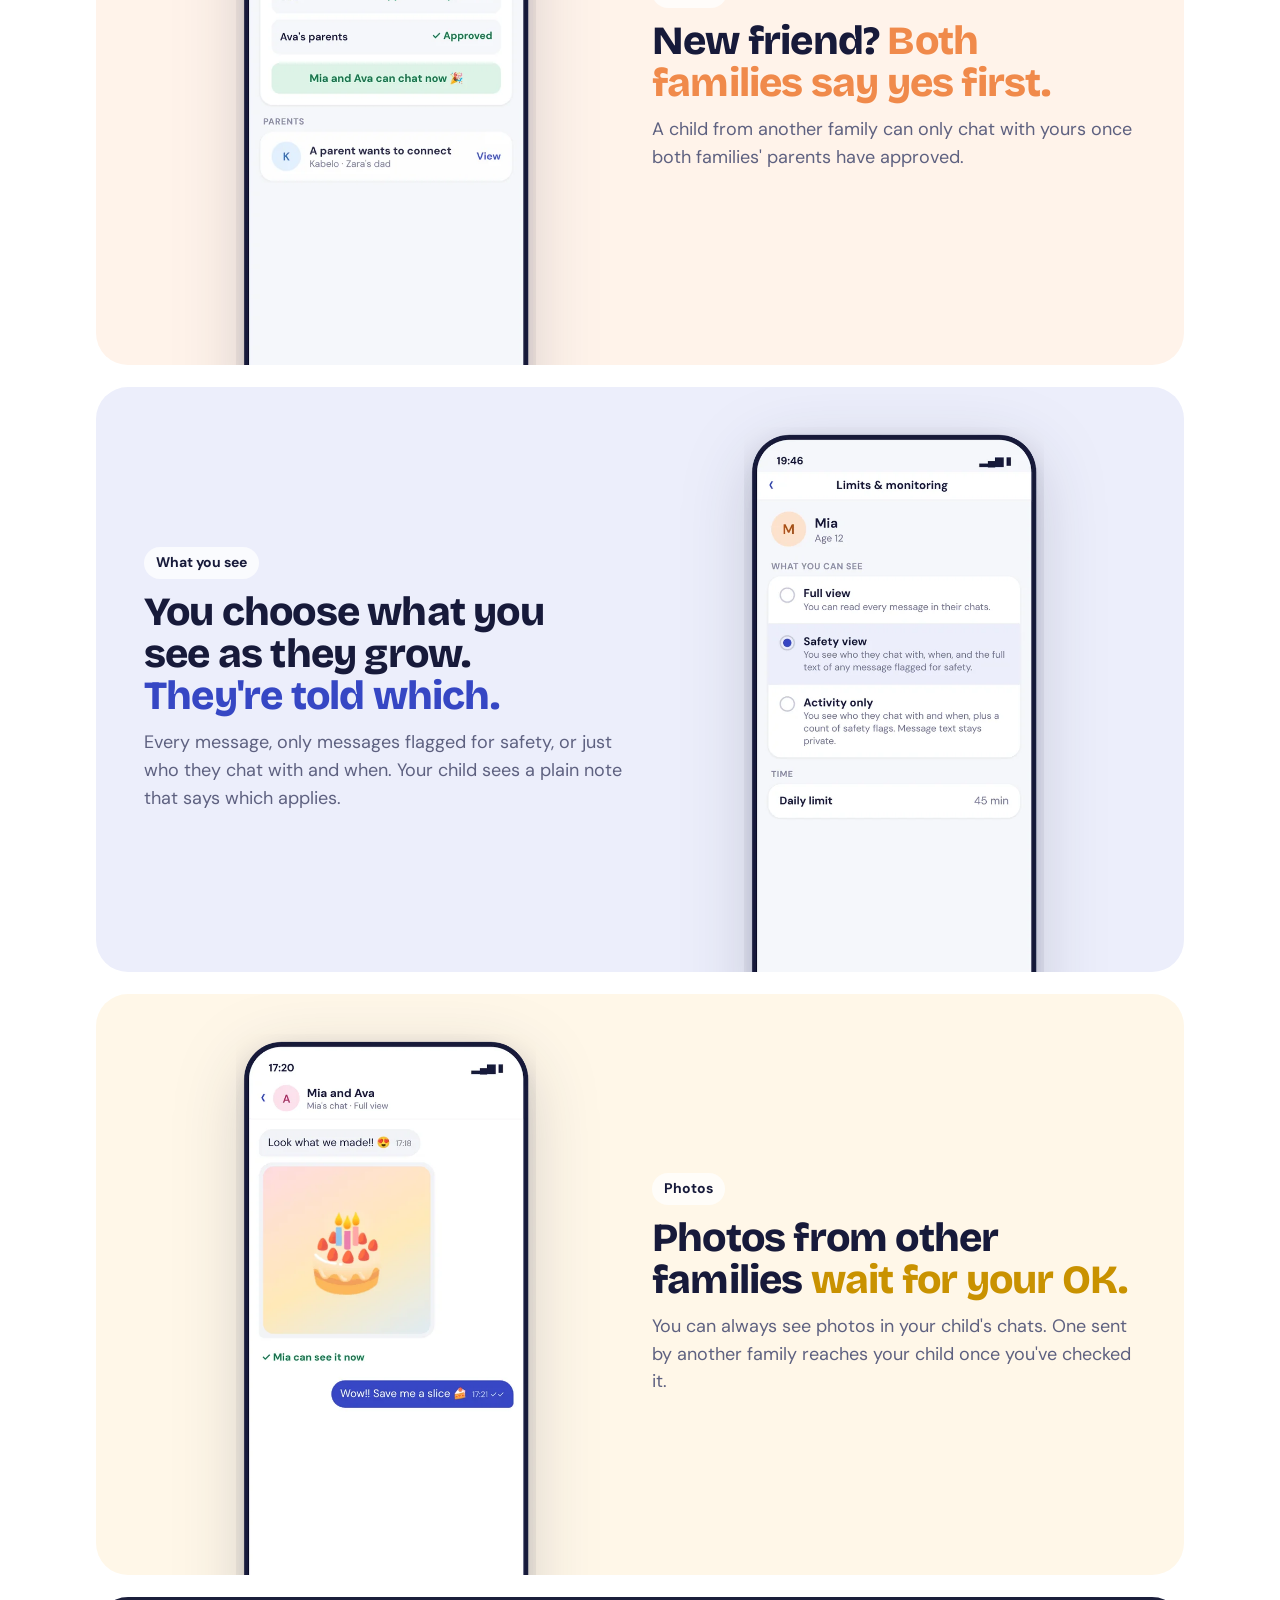
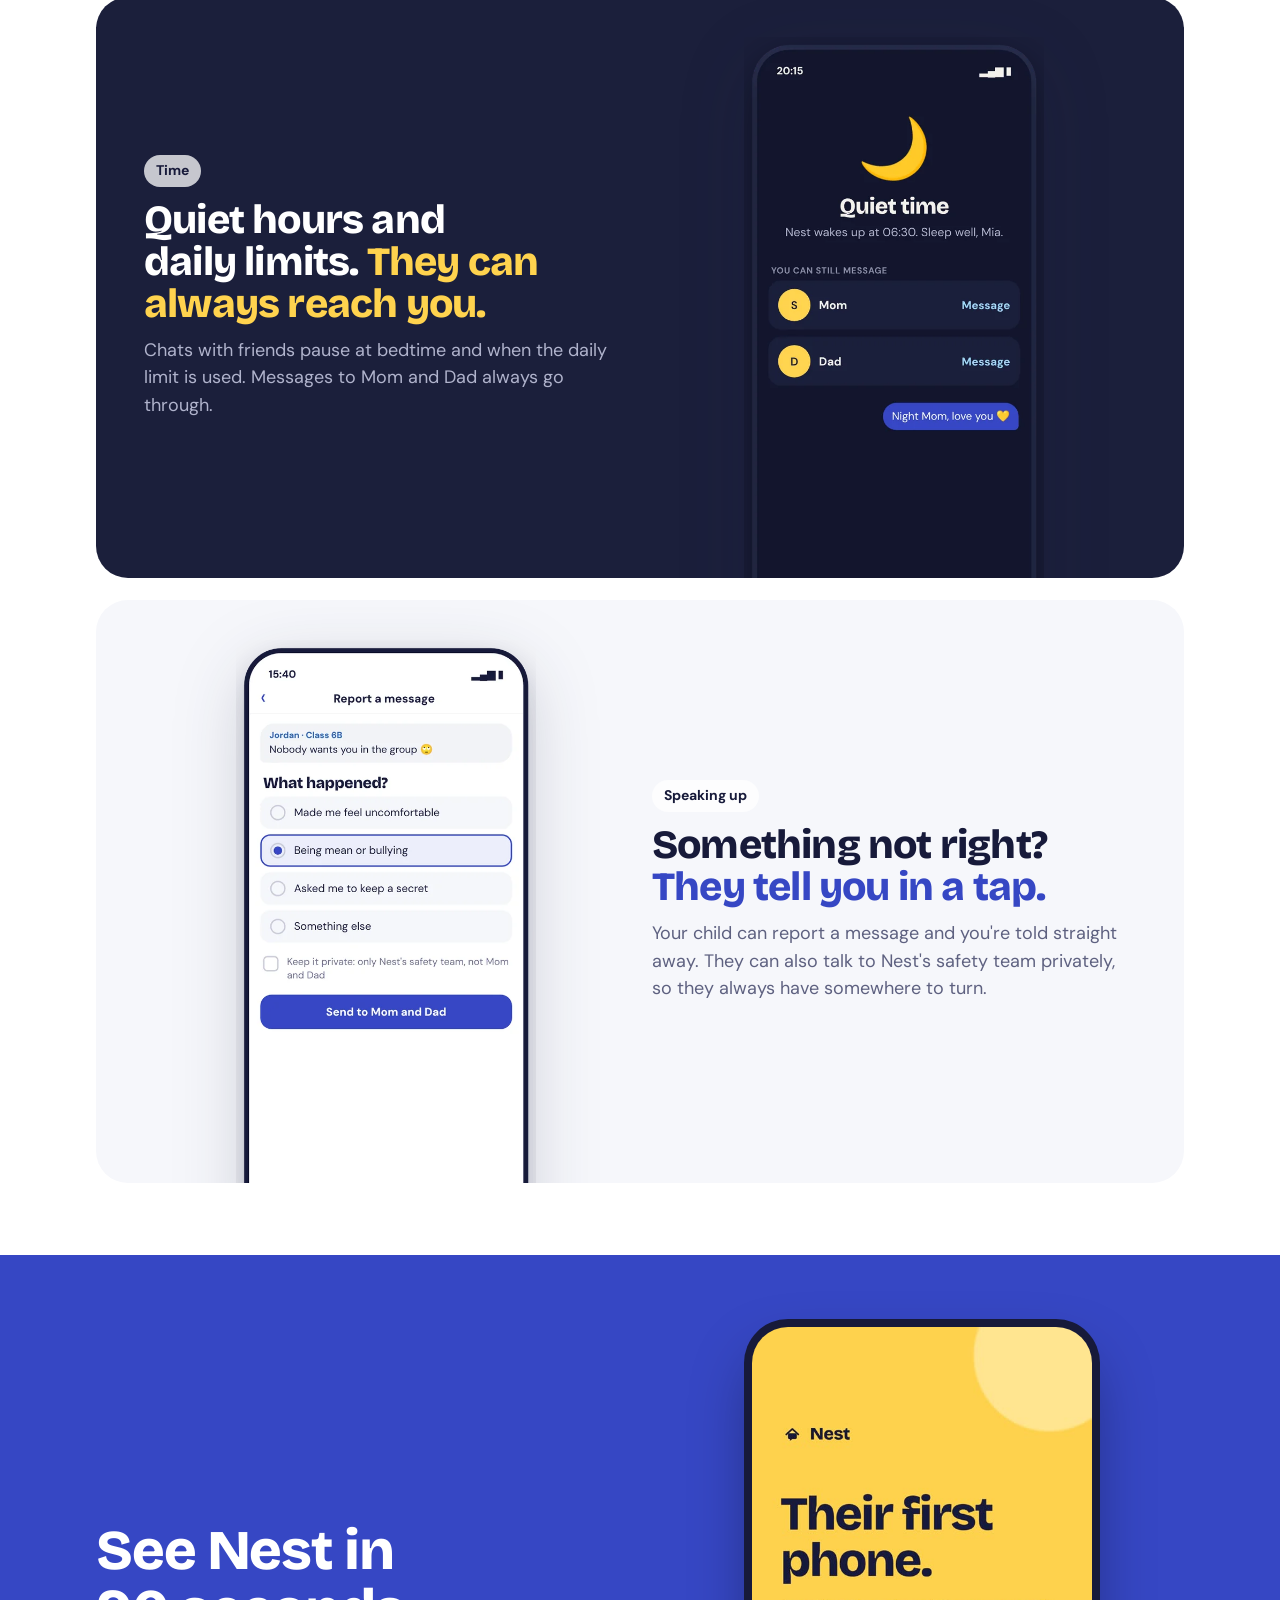
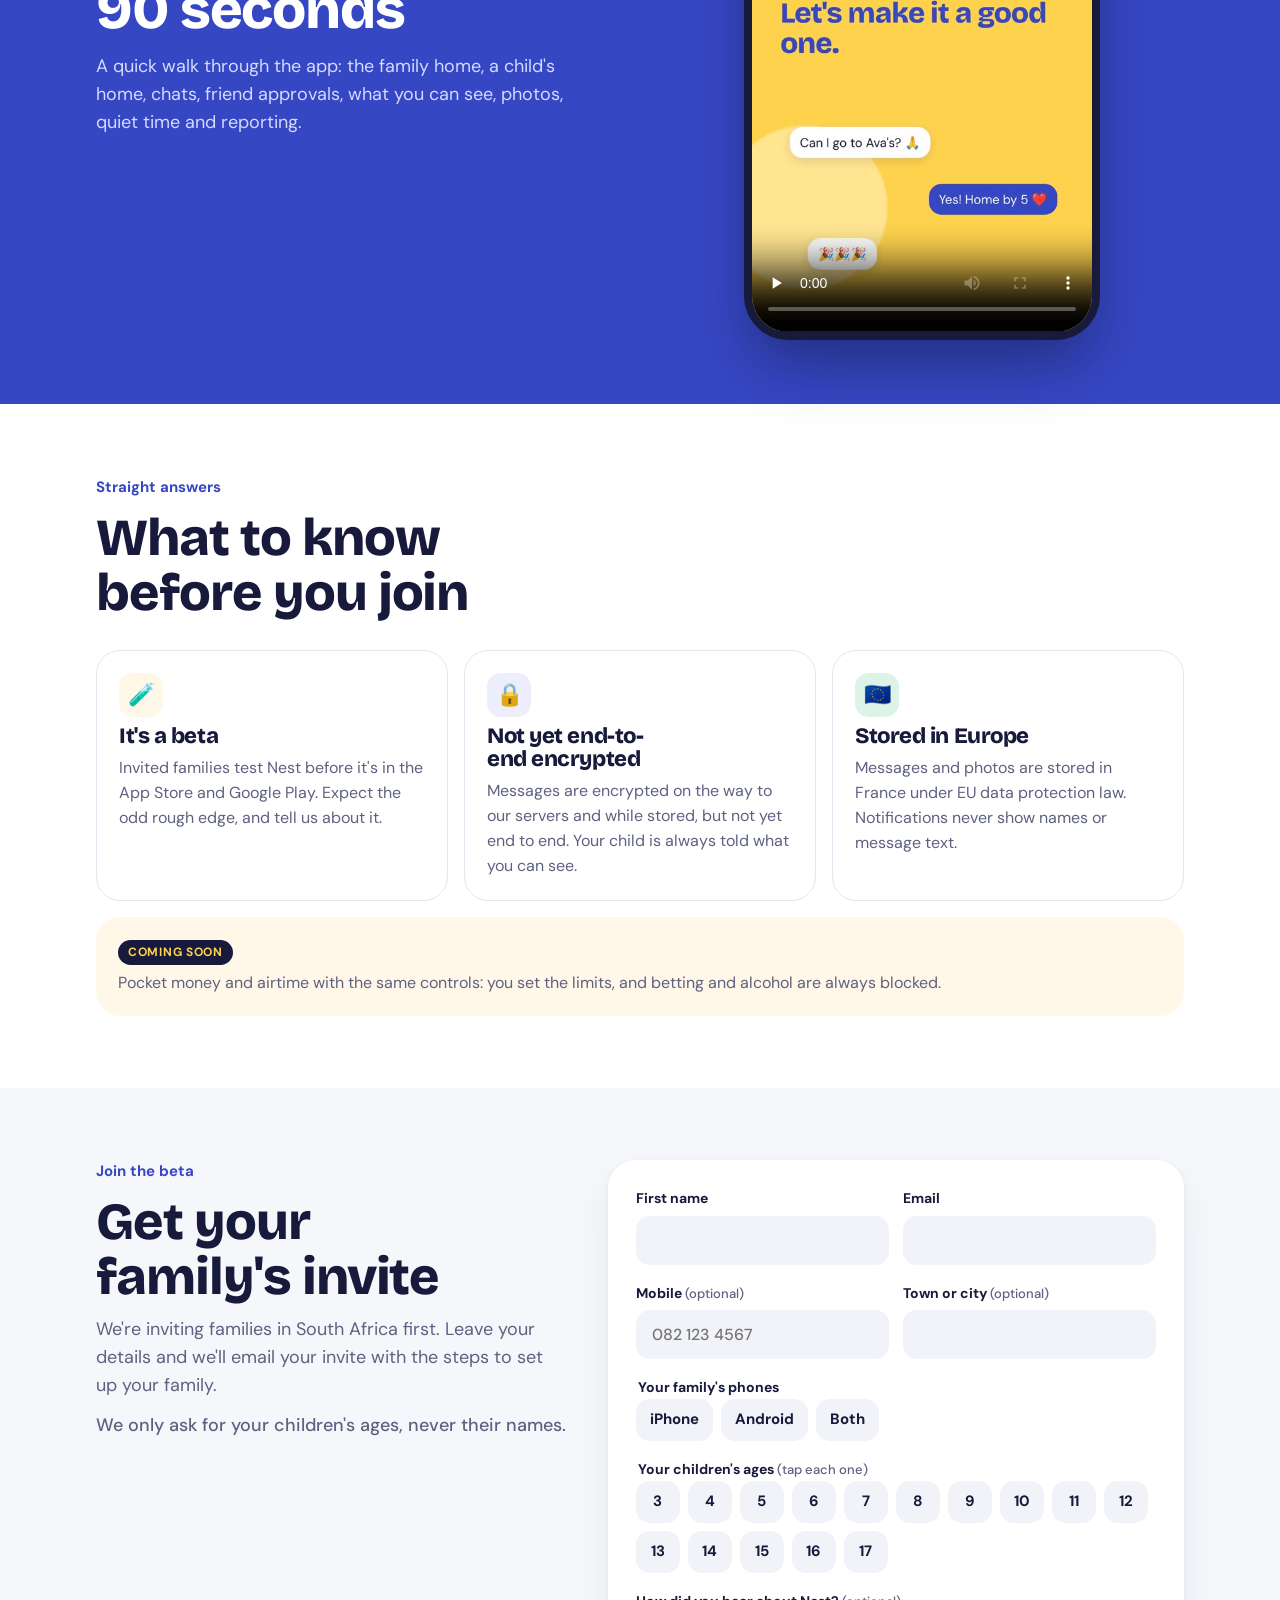
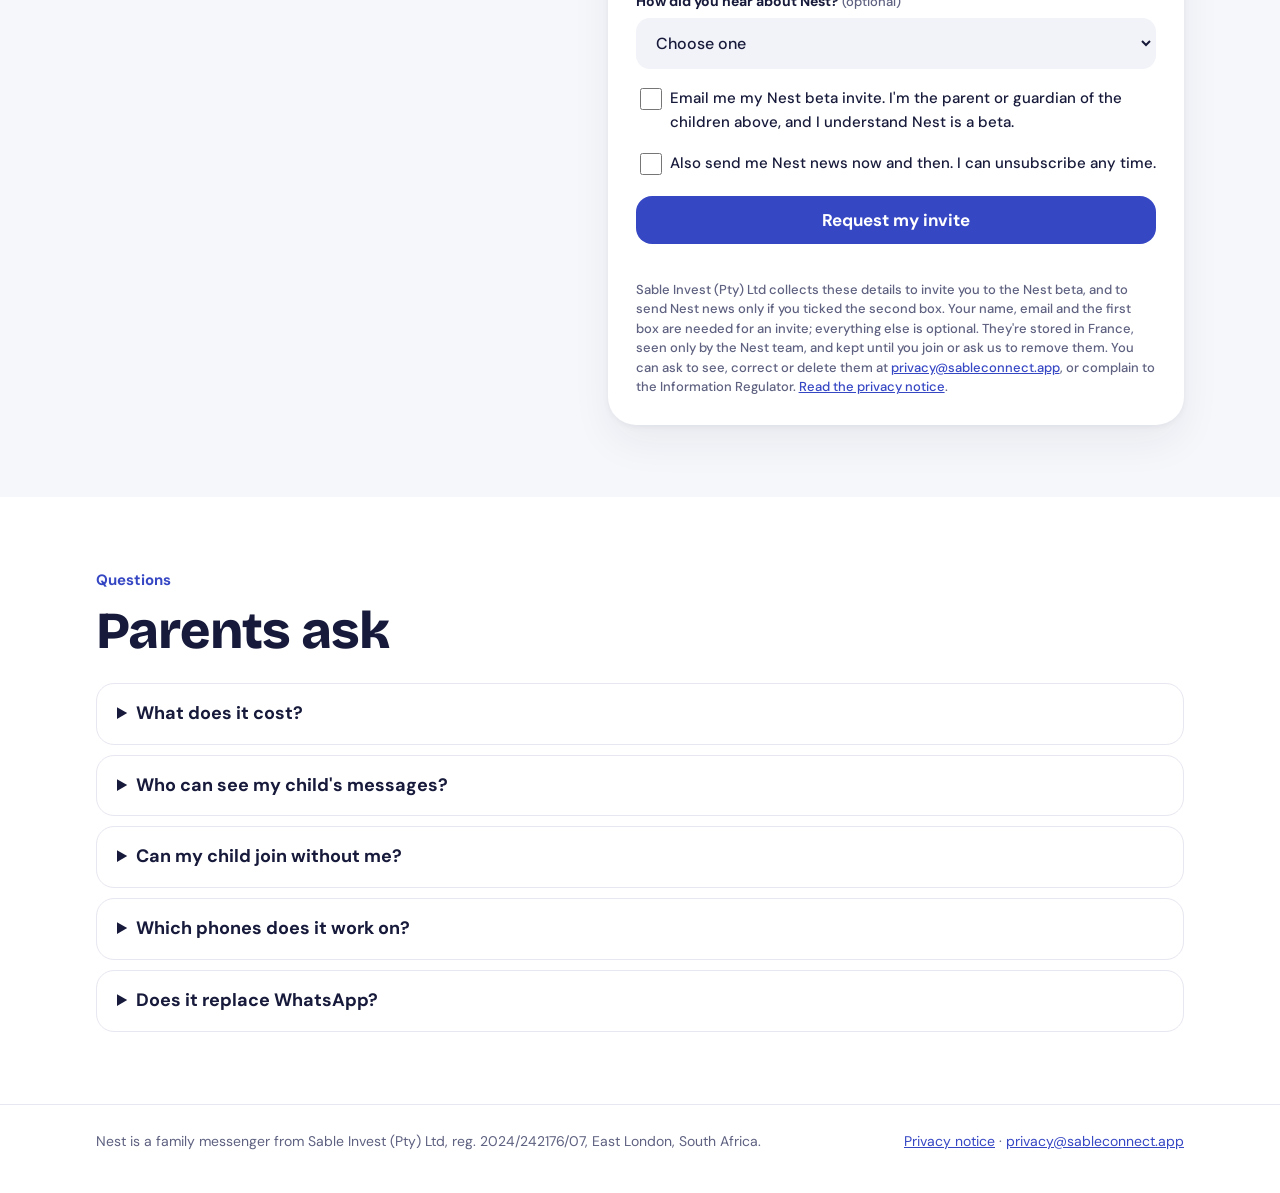
==== commit e195f555: "Website in the app's look: new home page with real app screens and the 90-second video; install and " ====
--- a/index.html
+++ b/index.html
@@ -3,225 +3,169 @@
 <head>
 <meta charset="utf-8">
 <meta name="viewport" content="width=device-width, initial-scale=1, viewport-fit=cover">
-<meta name="description" content="Nest is a family messenger where your child's account sits under yours. Join the South African beta.">
-<style>:root{color-scheme:light;padding-top:env(safe-area-inset-top,0px);padding-bottom:env(safe-area-inset-bottom,0px)}body{margin:0}img{max-width:100%}[hidden]{display:none!important}</style>
-<title>Nest Family Beta</title>
-<meta name="claude:viewport-fit-sides" content="cover">
-<style>
-/* Layout: navy hero band with the friend-request card, then a light page of short sections and the sign-up form. Brand matches the Nest ads. */
-:root {
-  --navy: #25328F;
-  --navy-deep: #1A2466;
-  --navy-icon: #25328F;
-  --amber: #FFC24B;
-  --bg: #F6F7FC;
-  --surface: #FFFFFF;
-  --ink: #141833;
-  --muted: #565C78;
-  --line: #E1E4F0;
-  --soft: #E8EEFF;
-  --hero-ink: #FFFFFF;
-  --hero-muted: #C9D1FF;
-  --ok: #1F7A48;
-  --err: #A33A0A;
-  --font: system-ui, -apple-system, 'Segoe UI', Roboto, 'Helvetica Neue', Arial, sans-serif;
-}
-@media (prefers-color-scheme: dark) {
-  :root:not([data-theme="light"]) {
-    --bg: #0E1124; --surface: #171B33; --ink: #E9EBF7; --muted: #A3A9C6; --line: #2A3052; --soft: #232A55;
-    --ok: #63C98F; --err: #FF9466; --navy-icon: #AEB8FF; color-scheme: dark;
-  }
-}
-:root[data-theme="dark"] {
-  --bg: #0E1124; --surface: #171B33; --ink: #E9EBF7; --muted: #A3A9C6; --line: #2A3052; --soft: #232A55;
-  --ok: #63C98F; --err: #FF9466; --navy-icon: #AEB8FF; color-scheme: dark;
-}
-* { box-sizing: border-box; }
-body { background: var(--bg); color: var(--ink); font-family: var(--font); font-size: 16px; line-height: 1.55; }
-.wrap { max-width: 1080px; margin: 0 auto; padding-left: max(16px, env(safe-area-inset-left, 0px)); padding-right: max(16px, env(safe-area-inset-right, 0px)); }
-h1, h2, h3 { text-wrap: balance; margin: 0; line-height: 1.1; letter-spacing: -0.02em; }
-p { margin: 0; }
-a { color: inherit; }
-:focus-visible { outline: 3px solid var(--amber); outline-offset: 2px; border-radius: 6px; }
-
-/* hero */
-.hero { background: var(--navy); color: var(--hero-ink); }
-.hero .wrap { padding-block: 20px 56px; display: grid; gap: 40px; }
-.top { display: flex; align-items: center; justify-content: space-between; gap: 12px; }
-.brand { display: flex; align-items: center; gap: 10px; font-weight: 800; font-size: 22px; text-decoration: none; }
-.top a.pill { font-weight: 700; font-size: 14px; text-decoration: none; border: 1.5px solid #8C97E0; border-radius: 999px; padding: 8px 16px; }
-.hero-grid { display: grid; grid-template-columns: minmax(0, 1.15fr) minmax(0, 1fr); gap: 40px; align-items: center; }
-.hero h1 { font-size: clamp(38px, 6vw, 64px); font-weight: 800; }
-.hero h1 span { color: var(--amber); }
-.hero .lead { color: var(--hero-muted); font-size: 18px; max-width: 34em; margin-top: 18px; }
-.cta-row { display: flex; flex-wrap: wrap; align-items: center; gap: 14px 20px; margin-top: 28px; }
-.btn { display: inline-flex; align-items: center; justify-content: center; font: inherit; font-weight: 800; font-size: 17px; border: 0; border-radius: 999px; padding: 14px 28px; cursor: pointer; text-decoration: none; }
-.btn-amber { background: var(--amber); color: var(--navy-deep); }
-.btn-navy { background: var(--navy); color: #FFFFFF; }
-.facts { color: var(--hero-muted); font-size: 14px; font-weight: 600; }
-.mock { background: #FFFFFF; color: #1A2466; border-radius: 28px; padding: 26px; display: grid; gap: 14px; box-shadow: 0 24px 60px rgba(10, 14, 50, 0.35); }
-.mock .head { display: flex; gap: 14px; align-items: center; }
-.av { width: 52px; height: 52px; border-radius: 50%; display: grid; place-items: center; font-weight: 800; font-size: 22px; flex: none; }
-.mock small { display: block; color: #5B6280; font-weight: 700; font-size: 13px; }
-.mock strong { font-size: 19px; }
-.mrow { display: flex; justify-content: space-between; align-items: center; gap: 12px; border-radius: 16px; padding: 14px 16px; font-weight: 600; }
-.mrow b { display: inline-flex; gap: 8px; align-items: center; font-weight: 800; }
-.mock p { color: #5B6280; font-size: 14px; }
-
-/* sections */
-main .wrap { padding-block: 56px; display: grid; gap: 64px; }
-.kicker { font-size: 13px; font-weight: 700; letter-spacing: 0.1em; text-transform: uppercase; color: var(--muted); }
-h2 { font-size: clamp(28px, 4vw, 40px); font-weight: 800; }
-.sec-head { display: grid; gap: 10px; max-width: 40em; }
-.features { display: grid; grid-template-columns: repeat(2, minmax(0, 1fr)); gap: 28px 40px; margin-top: 28px; }
-.feature { display: grid; grid-template-columns: 40px minmax(0, 1fr); gap: 14px; }
-.feature svg { width: 40px; height: 40px; }
-.feature svg .bg { fill: var(--soft); }
-.feature svg .ln { fill: none; stroke: var(--navy-icon); stroke-width: 2; stroke-linejoin: round; stroke-linecap: round; }
-.feature svg .dot { fill: var(--navy-icon); }
-.feature h3 { font-size: 19px; font-weight: 700; margin-bottom: 4px; }
-.feature p { color: var(--muted); }
-.soon { background: var(--soft); border-radius: 24px; padding: 28px; display: grid; gap: 14px; }
-.soon .tag { justify-self: start; background: var(--amber); color: #1A2466; font-weight: 800; font-size: 13px; letter-spacing: 0.06em; border-radius: 999px; padding: 6px 14px; }
-.soon-grid { display: grid; grid-template-columns: repeat(2, minmax(0, 1fr)); gap: 20px; }
-.soon h3 { font-size: 20px; font-weight: 700; margin-bottom: 4px; }
-.soon p { color: var(--muted); }
-.straight { display: grid; grid-template-columns: repeat(3, minmax(0, 1fr)); gap: 20px; margin-top: 24px; }
-.straight div { border-top: 3px solid var(--line); padding-top: 14px; }
-.straight h3 { font-size: 17px; font-weight: 700; margin-bottom: 4px; }
-.straight p { color: var(--muted); font-size: 15px; }
-
-/* form */
-.join { display: grid; grid-template-columns: minmax(0, 0.9fr) minmax(0, 1.1fr); gap: 40px; align-items: start; }
-.join .sec-head p { color: var(--muted); }
-form { background: var(--surface); border: 1px solid var(--line); border-radius: 24px; padding: 28px; display: grid; gap: 18px; }
-.two { display: grid; grid-template-columns: repeat(2, minmax(0, 1fr)); gap: 16px; }
-label, legend { font-weight: 700; font-size: 14px; }
-.field { display: grid; gap: 6px; }
-.hint { color: var(--muted); font-weight: 500; font-size: 13px; }
-input[type=text], input[type=email], input[type=tel], select { font: inherit; color: var(--ink); background: var(--bg); border: 1.5px solid var(--line); border-radius: 12px; padding: 12px 14px; width: 100%; }
-input:focus, select:focus { border-color: var(--navy); outline: none; }
-fieldset { border: 0; padding: 0; margin: 0; display: grid; gap: 8px; }
-.chips { display: flex; flex-wrap: wrap; gap: 8px; }
-.chip input { position: absolute; opacity: 0; width: 1px; height: 1px; }
-.chip span { display: inline-flex; min-width: 44px; height: 40px; align-items: center; justify-content: center; padding: 0 12px; border-radius: 999px; border: 1.5px solid var(--line); font-weight: 700; font-size: 15px; cursor: pointer; font-variant-numeric: tabular-nums; }
-.chip input:checked + span { background: var(--navy); border-color: var(--navy); color: #FFFFFF; }
-.chip input:focus-visible + span { outline: 3px solid var(--amber); outline-offset: 2px; }
-.check { display: grid; grid-template-columns: 22px minmax(0, 1fr); gap: 10px; align-items: start; font-weight: 500; font-size: 15px; }
-.check input { width: 20px; height: 20px; margin-top: 2px; accent-color: var(--navy); }
-.status { font-weight: 700; font-size: 15px; }
-.status.ok { color: var(--ok); }
-.status.err { color: var(--err); }
-.done { display: grid; gap: 10px; }
-.done h3 { font-size: 24px; font-weight: 800; }
-
-/* faq */
-.faq { display: grid; gap: 0; margin-top: 20px; border-top: 1px solid var(--line); }
-details { border-bottom: 1px solid var(--line); padding-block: 16px; }
-summary { font-weight: 700; font-size: 18px; cursor: pointer; }
-details p { color: var(--muted); margin-top: 8px; max-width: 42em; }
-
-footer .wrap { padding-block: 28px 40px; color: var(--muted); font-size: 14px; display: flex; flex-wrap: wrap; justify-content: space-between; gap: 12px; border-top: 1px solid var(--line); }
-
-@media (max-width: 820px) {
-  .hero-grid, .join, .features, .soon-grid, .straight { grid-template-columns: minmax(0, 1fr); }
-}
-@media (max-width: 480px) { .two { grid-template-columns: minmax(0, 1fr); } form { padding: 20px; } }
-@media (prefers-reduced-motion: no-preference) { .btn { transition: transform .15s ease; } .btn:hover { transform: translateY(-1px); } }
-</style>
+<title>Nest: the family messenger</title>
+<meta name="description" content="Nest is a family messenger where your child's account sits under yours. You choose what you see as they grow, and they're told which. Free for families, no ads. Private beta in South Africa.">
+<meta property="og:title" content="Nest: the family messenger">
+<meta property="og:description" content="Their first phone. Let's make it a good one. Free for families, no ads. Private beta in South Africa.">
+<meta property="og:image" content="https://nest.sableconnect.app/media/nest-90s-poster.jpg">
+<meta name="theme-color" content="#FFD34E">
+<link rel="preload" href="fonts/BricolageGrotesque_800ExtraBold.woff" as="font" type="font/woff" crossorigin>
+<link rel="preload" href="fonts/DMSans_400Regular.woff" as="font" type="font/woff" crossorigin>
+<link rel="stylesheet" href="site.css">
 </head>
 <body>
 
-<header class="hero">
+<header class="bar">
   <div class="wrap">
-    <nav class="top" aria-label="Nest">
-      <a class="brand" href="#top" id="top">
-        <svg width="34" height="34" viewBox="0 0 64 64" aria-hidden="true"><path d="M8 30 L32 10 L56 30" fill="none" stroke="#FFFFFF" stroke-width="5" stroke-linecap="round" stroke-linejoin="round"/><rect x="16" y="28" width="32" height="22" rx="8" fill="#FFFFFF"/><path d="M22 48 L19 58 L31 49 Z" fill="#FFFFFF"/></svg>
-        Nest
-      </a>
-      <a class="pill" href="#join">Join the beta</a>
-    </nav>
-    <div class="hero-grid">
-      <div>
-        <h1>Their first messenger. <span>Set up by you.</span></h1>
-        <p class="lead">Nest is a family messenger where your child's account sits under yours. You choose how much you see as they grow, and they're told which.</p>
-        <div class="cta-row">
-          <a class="btn btn-amber" href="#join">Join the beta</a>
-          <p class="facts">Free for families · No ads · Starting in South Africa</p>
-        </div>
-      </div>
-      <div class="mock" role="img" aria-label="Example friend request: Mia's parent has approved, Sam's parent is still deciding">
-        <div class="head">
-          <div class="av" style="background:#FFF1D6;color:#7A5200">S</div>
-          <div><small>Friend request</small><strong>Sam wants to chat with Mia</strong></div>
-        </div>
-        <div class="mrow" style="background:#E8EEFF"><span>Mia's parent</span><b style="color:#25328F"><svg width="20" height="20" viewBox="0 0 24 24" aria-hidden="true"><path d="M5 12.5 L10 17.5 L19 7" fill="none" stroke="#25328F" stroke-width="3" stroke-linecap="round" stroke-linejoin="round"/></svg>Approved</b></div>
-        <div class="mrow" style="background:#FFF6E3"><span>Sam's parent</span><b style="color:#7A5200"><svg width="12" height="12" viewBox="0 0 12 12" aria-hidden="true"><circle cx="6" cy="6" r="5" fill="#E59A00"/></svg>Waiting</b></div>
-        <p>They can chat once both parents say yes.</p>
-      </div>
-    </div>
+    <a class="logo" href="#top" id="top" aria-label="Nest home">
+      <svg viewBox="0 0 64 64" fill="none" aria-hidden="true"><rect width="64" height="64" rx="16" fill="#3647C4"/><path d="M14 31 L32 17 L50 31" stroke="#FFD34E" stroke-width="5" stroke-linecap="round" stroke-linejoin="round"/><path d="M23 30 h18 a5 5 0 0 1 5 5 v8 a5 5 0 0 1 -5 5 h-9 l-6 5 v-5 h-3 a5 5 0 0 1 -5 -5 v-8 a5 5 0 0 1 5 -5 z" fill="#fff"/></svg>
+      Nest
+    </a>
+    <a class="btn btn-blue btn-small" href="#join">Get your invite</a>
   </div>
 </header>
 
 <main>
-  <div class="wrap">
-    <section aria-labelledby="how">
+  <section class="hero" aria-labelledby="hero-h">
+    <div class="wrap">
+      <div>
+        <p class="kicker">Private beta · South Africa</p>
+        <h1 id="hero-h">Their first phone. <span>Let's make it a good one.</span></h1>
+        <p class="lead">Nest is a family messenger where your child's account sits under yours. Family, approved friends and groups, with the parental controls built in. You choose how much you see as they grow, and they're told which.</p>
+        <div class="ctas">
+          <a class="btn btn-ink" href="#join">Get your family's invite</a>
+          <button class="btn btn-white" type="button" data-play><span class="play" aria-hidden="true"><svg width="12" height="12" viewBox="0 0 12 12"><path d="M3 1.5v9l7.5-4.5z" fill="#fff"/></svg></span>Watch the 90-second video</button>
+        </div>
+        <div class="chips">
+          <span class="chip">Free for families</span>
+          <span class="chip">No ads</span>
+          <span class="chip">iPhone and Android</span>
+        </div>
+      </div>
+      <div class="phones" aria-hidden="true">
+        <img class="p1" src="media/child-home.webp" alt="" width="560" height="1121" fetchpriority="high">
+        <img class="p2" src="media/chat.webp" alt="" width="560" height="1122">
+      </div>
+    </div>
+  </section>
+
+  <section class="band" aria-labelledby="how-h">
+    <div class="wrap">
       <div class="sec-head">
-        <p class="kicker">How Nest works</p>
-        <h2 id="how">The family messenger you can see into</h2>
-      </div>
+        <p class="eyebrow">How Nest works</p>
+        <h2 id="how-h">Everything they're used to, with you built in</h2>
+        <p>These are the real screens from the Nest app, with made-up families.</p>
+      </div>
+
       <div class="features">
-        <div class="feature">
-          <svg viewBox="0 0 40 40" aria-hidden="true"><circle cx="20" cy="20" r="19" class="bg"/><path d="M10 20s4-7 10-7 10 7 10 7-4 7-10 7-10-7-10-7z" class="ln"/><circle cx="20" cy="20" r="3" class="dot"/></svg>
-          <div><h3>You choose what you see, by age</h3><p>Every message, only messages flagged for safety, or only who they chat with and when. Your child is told which.</p></div>
-        </div>
-        <div class="feature">
-          <svg viewBox="0 0 40 40" aria-hidden="true"><circle cx="20" cy="20" r="19" class="bg"/><circle cx="15" cy="17" r="4" class="ln"/><circle cx="26" cy="17" r="4" class="ln"/><path d="M9 28c1-4 4-6 6-6s5 2 6 6M20 28c1-4 4-6 6-6s5 2 6 6" class="ln"/></svg>
-          <div><h3>Friends both families approve</h3><p>A child from another family can only chat with yours once both families' parents say yes.</p></div>
-        </div>
-        <div class="feature">
-          <svg viewBox="0 0 40 40" aria-hidden="true"><circle cx="20" cy="20" r="19" class="bg"/><rect x="11" y="13" width="18" height="14" rx="3" class="ln"/><path d="M14 24l4-4 3 3 2-2 3 3" class="ln" stroke-linejoin="round"/></svg>
-          <div><h3>Photos from outside the family wait for you</h3><p>You can always see photos. One sent by another family reaches your child after you allow it.</p></div>
-        </div>
-        <div class="feature">
-          <svg viewBox="0 0 40 40" aria-hidden="true"><circle cx="20" cy="20" r="19" class="bg"/><path d="M14 29V11M14 12h12l-3 4 3 4H14" class="ln" stroke-linejoin="round"/></svg>
-          <div><h3>Report and block</h3><p>Your child can report a message or a person, and you're told straight away. Children can block; only parents can unblock.</p></div>
-        </div>
-        <div class="feature">
-          <svg viewBox="0 0 40 40" aria-hidden="true"><circle cx="20" cy="20" r="19" class="bg"/><path d="M24 12a9 9 0 1 0 4 15 7 7 0 0 1-4-15z" class="ln"/></svg>
-          <div><h3>Quiet hours and daily limits</h3><p>Set when chats with friends pause. Your child can always message you, even during quiet hours.</p></div>
-        </div>
-        <div class="feature">
-          <svg viewBox="0 0 40 40" aria-hidden="true"><circle cx="20" cy="20" r="19" class="bg"/><path d="M12 22l8-9 8 9M15 20v8h10v-8" class="ln" stroke-linejoin="round"/></svg>
-          <div><h3>Free for families, with no ads</h3><p>Nest doesn't show ads. A parent sets up the family and links each child's phone with a one-time code.</p></div>
-        </div>
-      </div>
-    </section>
-
-    <section class="soon" aria-labelledby="soon">
-      <p class="tag">COMING SOON</p>
-      <h2 id="soon">Pocket money and airtime, with the same controls</h2>
-      <div class="soon-grid">
-        <div><h3>Pocket money they tap to spend</h3><p>You add money and set daily limits, choose where the card works, and freeze it any time. Betting and alcohol are always blocked.</p></div>
-        <div><h3>Airtime and data from Nest</h3><p>Your child asks for data and you buy it in a tap, or set a monthly bundle that tops up by itself.</p></div>
-      </div>
-    </section>
-
-    <section aria-labelledby="straight">
+        <article class="feature f-blue">
+          <div class="copy">
+            <span class="tag">For parents</span>
+            <h3>Your whole family, <em>in one place.</em></h3>
+            <p>Each child sits under you, with their chats, their time today and their friends. Requests that need you are at the top.</p>
+          </div>
+          <img class="shot" src="media/parent-home.webp" alt="A parent's home screen: the children Mia and Luke with their screen time, a friend request to review, and family chats" width="560" height="1121" loading="lazy">
+        </article>
+
+        <article class="feature f-sun">
+          <div class="copy">
+            <span class="tag">For children</span>
+            <h3>Their own space. <em>Bright, simple, theirs.</em></h3>
+            <p>Family and approved friends in one tap, groups for school and sport, and a clear view of how much time is left today.</p>
+          </div>
+          <img class="shot" src="media/child-home.webp" alt="A child's home screen: Hi Mia, 18 minutes left today, Dad, Mom, Gran and the family group, then friends and groups" width="560" height="1121" loading="lazy">
+        </article>
+
+        <article class="feature f-blue">
+          <div class="copy">
+            <span class="tag">Chats</span>
+            <h3>Messages, voice notes, photos <em>and groups.</em></h3>
+            <p>Ticks, replies and emoji reactions: everything they're used to from other messengers, in a space you set up.</p>
+          </div>
+          <img class="shot" src="media/chat.webp" alt="A group chat for a party with messages, a voice note, a reply and a heart reaction" width="560" height="1122" loading="lazy">
+        </article>
+
+        <article class="feature f-apricot">
+          <div class="copy">
+            <span class="tag">Friends</span>
+            <h3>New friend? <em>Both families say yes first.</em></h3>
+            <p>A child from another family can only chat with yours once both families' parents have approved.</p>
+          </div>
+          <img class="shot" src="media/friend-approval.webp" alt="A friend request approved by both families: Mia and Ava can chat now" width="560" height="1124" loading="lazy">
+        </article>
+
+        <article class="feature f-blue">
+          <div class="copy">
+            <span class="tag">What you see</span>
+            <h3>You choose what you see as they grow. <em>They're told which.</em></h3>
+            <p>Every message, only messages flagged for safety, or just who they chat with and when. Your child sees a plain note that says which applies.</p>
+          </div>
+          <img class="shot" src="media/monitoring.webp" alt="Limits and monitoring for Mia, age 12, with Safety view selected" width="560" height="1130" loading="lazy">
+        </article>
+
+        <article class="feature f-sun">
+          <div class="copy">
+            <span class="tag">Photos</span>
+            <h3>Photos from other families <em>wait for your OK.</em></h3>
+            <p>You can always see photos in your child's chats. One sent by another family reaches your child once you've checked it.</p>
+          </div>
+          <img class="shot" src="media/photo-check.webp" alt="A photo from a friend that Mia can see after her parent checked it" width="560" height="1121" loading="lazy">
+        </article>
+
+        <article class="feature f-night">
+          <div class="copy">
+            <span class="tag">Time</span>
+            <h3>Quiet hours and daily limits. <em>They can always reach you.</em></h3>
+            <p>Chats with friends pause at bedtime and when the daily limit is used. Messages to Mom and Dad always go through.</p>
+          </div>
+          <img class="shot" src="media/quiet-time.webp" alt="Quiet time on a child's phone: Nest wakes up at 06:30, and Mom and Dad can still be messaged" width="560" height="1122" loading="lazy">
+        </article>
+
+        <article class="feature f-plain">
+          <div class="copy">
+            <span class="tag">Speaking up</span>
+            <h3>Something not right? <em>They tell you in a tap.</em></h3>
+            <p>Your child can report a message and you're told straight away. They can also talk to Nest's safety team privately, so they always have somewhere to turn.</p>
+          </div>
+          <img class="shot" src="media/report.webp" alt="Reporting a message: what happened, with Being mean or bullying chosen, and Send to Mom and Dad" width="560" height="1126" loading="lazy">
+        </article>
+      </div>
+    </div>
+  </section>
+
+  <section class="band video-band" id="video" aria-labelledby="video-h">
+    <div class="wrap">
+      <div>
+        <h2 id="video-h">See Nest in 90 seconds</h2>
+        <p>A quick walk through the app: the family home, a child's home, chats, friend approvals, what you can see, photos, quiet time and reporting.</p>
+      </div>
+      <div class="video-frame">
+        <video controls playsinline preload="none" poster="media/nest-90s-poster.jpg" aria-label="Nest walkthrough video, 90 seconds">
+          <source src="media/nest-90s.mp4" type="video/mp4">
+        </video>
+      </div>
+    </div>
+  </section>
+
+  <section class="band" aria-labelledby="straight-h">
+    <div class="wrap">
       <div class="sec-head">
-        <p class="kicker">Straight answers</p>
-        <h2 id="straight">What to know before you join</h2>
-      </div>
-      <div class="straight">
-        <div><h3>It's a beta</h3><p>Invited families test Nest before it's in the App Store and Google Play. Expect rough edges, and tell us about them.</p></div>
-        <div><h3>It isn't end-to-end encrypted</h3><p>Parents can see messages at the level they choose, so Nest can't be. Your child is always told what you can see.</p></div>
-        <div><h3>Where your data lives</h3><p>Messages and photos are stored in the EU. Notifications never show names or message text.</p></div>
-      </div>
-    </section>
-
-    <section class="join" id="join" aria-labelledby="join-h">
+        <p class="eyebrow">Straight answers</p>
+        <h2 id="straight-h">What to know before you join</h2>
+      </div>
+      <div class="answers">
+        <div class="answer"><div class="ico" style="background:var(--sun-bg)" aria-hidden="true">🧪</div><h3>It's a beta</h3><p>Invited families test Nest before it's in the App Store and Google Play. Expect the odd rough edge, and tell us about it.</p></div>
+        <div class="answer"><div class="ico" style="background:var(--blue-soft)" aria-hidden="true">🔒</div><h3>Not yet end-to-end encrypted</h3><p>Messages are encrypted on the way to our servers and while stored, but not yet end to end. Your child is always told what you can see.</p></div>
+        <div class="answer"><div class="ico" style="background:var(--mint-bg)" aria-hidden="true">🇪🇺</div><h3>Stored in Europe</h3><p>Messages and photos are stored in France under EU data protection law. Notifications never show names or message text.</p></div>
+      </div>
+      <div class="soon"><div><b>COMING SOON</b><p>Pocket money and airtime with the same controls: you set the limits, and betting and alcohol are always blocked.</p></div></div>
+    </div>
+  </section>
+
+  <section class="band join-band" id="join" aria-labelledby="join-h">
+    <div class="wrap join">
       <div class="sec-head">
-        <p class="kicker">Join the beta</p>
+        <p class="eyebrow">Join the beta</p>
         <h2 id="join-h">Get your family's invite</h2>
         <p>We're inviting families in South Africa first. Leave your details and we'll email your invite with the steps to set up your family.</p>
         <p class="hint">We only ask for your children's ages, never their names.</p>
@@ -238,15 +182,15 @@
           </div>
           <fieldset>
             <legend>Your family's phones</legend>
-            <div class="chips">
-              <label class="chip"><input type="radio" name="phone_type" id="pt-iphone" value="iphone"><span>iPhone</span></label>
-              <label class="chip"><input type="radio" name="phone_type" id="pt-android" value="android"><span>Android</span></label>
-              <label class="chip"><input type="radio" name="phone_type" id="pt-both" value="both"><span>Both</span></label>
+            <div class="chips-in">
+              <label class="pick"><input type="radio" name="phone_type" id="pt-iphone" value="iphone"><span>iPhone</span></label>
+              <label class="pick"><input type="radio" name="phone_type" id="pt-android" value="android"><span>Android</span></label>
+              <label class="pick"><input type="radio" name="phone_type" id="pt-both" value="both"><span>Both</span></label>
             </div>
           </fieldset>
           <fieldset>
             <legend>Your children's ages <span class="hint">(tap each one)</span></legend>
-            <div class="chips" id="ages"></div>
+            <div class="chips-in" id="ages"></div>
           </fieldset>
           <div class="field">
             <label for="heard">How did you hear about Nest? <span class="hint">(optional)</span></label>
@@ -262,19 +206,21 @@
           </div>
           <label class="check"><input type="checkbox" id="consent" required><span id="consent-text">Email me my Nest beta invite. I'm the parent or guardian of the children above, and I understand Nest is a beta.</span></label>
           <label class="check"><input type="checkbox" id="marketing"><span>Also send me Nest news now and then. I can unsubscribe any time.</span></label>
-          <button class="btn btn-navy" type="submit" id="submit">Request my invite</button>
+          <button class="btn btn-blue" type="submit" id="submit">Request my invite</button>
           <p class="status" id="status" role="status" aria-live="polite"></p>
           <p class="hint">Sable Invest (Pty) Ltd collects these details to invite you to the Nest beta, and to send Nest news only if you ticked the second box. Your name, email and the first box are needed for an invite; everything else is optional. They're stored in France, seen only by the Nest team, and kept until you join or ask us to remove them. You can ask to see, correct or delete them at <a href="mailto:privacy@sableconnect.app">privacy@sableconnect.app</a>, or complain to the Information Regulator. <a href="privacy/">Read the privacy notice</a>.</p>
         </div>
         <div id="thanks" class="done" hidden>
-          <h3>You're on the list</h3>
+          <h3>You're on the list 🎉</h3>
           <p>We'll email your invite with the steps to set up your family. Your children's phones are linked with a code from your account, so they can't sign up alone.</p>
         </div>
       </form>
-    </section>
-
-    <section aria-labelledby="faq">
-      <div class="sec-head"><p class="kicker">Questions</p><h2 id="faq">Parents ask</h2></div>
+    </div>
+  </section>
+
+  <section class="band" aria-labelledby="faq-h">
+    <div class="wrap">
+      <div class="sec-head"><p class="eyebrow">Questions</p><h2 id="faq-h">Parents ask</h2></div>
       <div class="faq">
         <details><summary>What does it cost?</summary><p>Nest is free for families, with no ads. Later there may be optional extras, but anything that helps you look after your child stays free.</p></details>
         <details><summary>Who can see my child's messages?</summary><p>You and any other parent in your family, at the level you choose for your child's age. A friend's parents see their own child's chats with yours, at their own setting. Your child is told what applies.</p></details>
@@ -282,17 +228,43 @@
         <details><summary>Which phones does it work on?</summary><p>iPhone and Android. Tell us above which your family uses, so your invite has the right steps.</p></details>
         <details><summary>Does it replace WhatsApp?</summary><p>For your child's chats with family and approved friends, yes. WhatsApp's own parent controls let you manage contacts but not see messages. Nest lets you see as much as their age needs.</p></details>
       </div>
-    </section>
-  </div>
+    </div>
+  </section>
 </main>
 
 <footer>
   <div class="wrap">
-    <p>Nest is made by Sable Invest (Pty) Ltd, East London, South Africa.</p>
+    <p>Nest is a family messenger from Sable Invest (Pty) Ltd, reg. 2024/242176/07, East London, South Africa.</p>
     <p><a href="privacy/">Privacy notice</a> · <a href="mailto:privacy@sableconnect.app">privacy@sableconnect.app</a></p>
   </div>
 </footer>
 
+<dialog class="player" id="player" aria-label="Nest walkthrough video">
+  <div class="inner">
+    <button class="close" type="button" aria-label="Close the video" data-close>×</button>
+    <video controls playsinline preload="none" poster="media/nest-90s-poster.jpg"><source src="media/nest-90s.mp4" type="video/mp4"></video>
+  </div>
+</dialog>
+<script>
+(function () {
+  var dlg = document.getElementById('player');
+  var vid = dlg.querySelector('video');
+  document.querySelectorAll('[data-play]').forEach(function (b) {
+    b.addEventListener('click', function () {
+      if (typeof dlg.showModal === 'function') {
+        dlg.showModal();
+        try { vid.currentTime = 0; vid.play(); } catch (e) {}
+      } else {
+        location.hash = '#video';
+      }
+    });
+  });
+  function shut() { try { vid.pause(); } catch (e) {} dlg.close(); }
+  dlg.querySelector('[data-close]').addEventListener('click', shut);
+  dlg.addEventListener('click', function (e) { if (e.target === dlg) shut(); });
+  dlg.addEventListener('close', function () { try { vid.pause(); } catch (e) {} });
+})();
+</script>
 <script>
 (function () {
   var SUPABASE_URL = 'https://tjdyxmechwstuthessgf.supabase.co';
@@ -303,7 +275,7 @@
   var ages = document.getElementById('ages');
   for (var a = 3; a <= 17; a++) {
     var l = document.createElement('label');
-    l.className = 'chip';
+    l.className = 'pick';
     l.innerHTML = '<input type="checkbox" id="age-' + a + '" value="' + a + '"><span>' + a + '</span>';
     ages.appendChild(l);
   }
@@ -372,6 +344,5 @@
   });
 })();
 </script>
-
 </body>
 </html>
--- a/site.css
+++ b/site.css
@@ -0,0 +1,182 @@
+/* Nest website: the app's look (design F, "Hearth, refined"). DM Sans for text, Bricolage Grotesque for headings,
+   brand blue #3647C4, sunny yellow for children, apricot for things that need a parent. Fonts are served from this
+   site (SIL Open Font License, see fonts/OFL-*.txt), so pages load nothing from other companies. */
+@font-face { font-family: 'DM Sans'; font-weight: 400; font-display: swap; src: url(fonts/DMSans_400Regular.woff) format('woff'); }
+@font-face { font-family: 'DM Sans'; font-weight: 500; font-display: swap; src: url(fonts/DMSans_500Medium.woff) format('woff'); }
+@font-face { font-family: 'DM Sans'; font-weight: 600; font-display: swap; src: url(fonts/DMSans_600SemiBold.woff) format('woff'); }
+@font-face { font-family: 'DM Sans'; font-weight: 700; font-display: swap; src: url(fonts/DMSans_700Bold.woff) format('woff'); }
+@font-face { font-family: 'Bricolage'; font-weight: 700; font-display: swap; src: url(fonts/BricolageGrotesque_700Bold.woff) format('woff'); }
+@font-face { font-family: 'Bricolage'; font-weight: 800; font-display: swap; src: url(fonts/BricolageGrotesque_800ExtraBold.woff) format('woff'); }
+
+:root {
+  --blue: #3647C4; --blue-soft: #ECEEFB; --navy: #25328F;
+  --sun: #FFD34E; --sun-bg: #FFF7E8; --apricot: #F08A4B; --apricot-bg: #FFF3EA; --apricot-ink: #B04F14;
+  --mint: #16794A; --mint-bg: #DDF3E7;
+  --ink: #171A3A; --muted: #5E6180; --faint: #8C8EA8;
+  --bg: #FFFFFF; --page: #F6F7FB; --card: #FFFFFF; --line: #E6E7F0; --sunk: #F2F3F8;
+  --night: #1B1F3B;
+  --font: 'DM Sans', system-ui, -apple-system, 'Segoe UI', Roboto, sans-serif;
+  --display: 'Bricolage', 'DM Sans', system-ui, sans-serif;
+  color-scheme: light;
+}
+@media (prefers-color-scheme: dark) {
+  :root:not([data-theme="light"]) {
+    --blue-soft: #232A4D; --sun-bg: #2A2414; --apricot-bg: #3A2414; --apricot-ink: #FFC9A3; --mint-bg: #173A2A; --mint: #63C98F;
+    --ink: #F4F1EC; --muted: #B0B3CC; --faint: #8C8EA8; --bg: #12152C; --page: #0F1226; --card: #1B1F3B; --line: #2A3052; --sunk: #232A4D;
+    color-scheme: dark;
+  }
+}
+:root[data-theme="dark"] {
+  --blue-soft: #232A4D; --sun-bg: #2A2414; --apricot-bg: #3A2414; --apricot-ink: #FFC9A3; --mint-bg: #173A2A; --mint: #63C98F;
+  --ink: #F4F1EC; --muted: #B0B3CC; --faint: #8C8EA8; --bg: #12152C; --page: #0F1226; --card: #1B1F3B; --line: #2A3052; --sunk: #232A4D;
+  color-scheme: dark;
+}
+
+* { box-sizing: border-box; }
+html { -webkit-text-size-adjust: 100%; }
+body { margin: 0; background: var(--bg); color: var(--ink); font: 17px/1.55 var(--font); }
+img { max-width: 100%; height: auto; display: block; }
+[hidden] { display: none !important; }
+a { color: var(--blue); }
+h1, h2, h3 { margin: 0; font-family: var(--display); font-weight: 800; letter-spacing: -0.02em; line-height: 1.05; text-wrap: balance; }
+p { margin: 0; }
+:focus-visible { outline: 3px solid var(--blue); outline-offset: 3px; border-radius: 8px; }
+.wrap { max-width: 1120px; margin: 0 auto; padding-left: max(16px, env(safe-area-inset-left, 0px)); padding-right: max(16px, env(safe-area-inset-right, 0px)); }
+
+/* top bar */
+.bar { position: sticky; top: 0; z-index: 20; background: color-mix(in srgb, var(--bg) 88%, transparent); backdrop-filter: blur(10px); -webkit-backdrop-filter: blur(10px); border-bottom: 1px solid var(--line); }
+.bar .wrap { display: flex; align-items: center; justify-content: space-between; gap: 12px; height: 62px; }
+.logo { display: inline-flex; align-items: center; gap: 9px; font-family: var(--display); font-weight: 800; font-size: 24px; letter-spacing: -0.5px; color: var(--ink); text-decoration: none; }
+.logo svg { width: 32px; height: 32px; }
+
+/* buttons and chips */
+.btn { display: inline-flex; align-items: center; justify-content: center; gap: 10px; min-height: 48px; padding: 12px 22px; border-radius: 16px; border: 0; font: 700 17px/1.2 var(--font); text-decoration: none; cursor: pointer; }
+.btn-ink { background: var(--ink); color: var(--bg); }
+.btn-blue { background: var(--blue); color: #fff; }
+.btn-white { background: #fff; color: #171A3A; box-shadow: 0 2px 10px rgba(23,26,58,.12); }
+.btn-small { min-height: 40px; padding: 8px 16px; font-size: 15px; border-radius: 12px; }
+.btn .play { width: 26px; height: 26px; border-radius: 13px; background: var(--blue); display: grid; place-items: center; }
+@media (prefers-reduced-motion: no-preference) { .btn { transition: transform .15s ease; } .btn:hover { transform: translateY(-1px); } }
+.chip { display: inline-flex; align-items: center; gap: 6px; padding: 6px 12px; border-radius: 999px; font-weight: 600; font-size: 14px; background: rgba(255,255,255,.7); color: #171A3A; }
+
+/* hero */
+.hero { background: var(--sun); color: #171A3A; overflow: hidden; position: relative; }
+.hero::before, .hero::after { content: ""; position: absolute; border-radius: 50%; background: #FFE58F; }
+.hero::before { width: 520px; height: 520px; left: -200px; bottom: -260px; }
+.hero::after { width: 420px; height: 420px; right: -120px; top: -160px; }
+.hero .wrap { position: relative; z-index: 1; display: grid; grid-template-columns: minmax(0, 1.05fr) minmax(0, 1fr); gap: 32px; align-items: center; padding-top: 48px; padding-bottom: 0; }
+.hero .kicker { display: inline-flex; gap: 8px; align-items: center; background: #171A3A; color: #FFD34E; font-weight: 700; font-size: 14px; padding: 6px 14px; border-radius: 999px; }
+.hero h1 { font-size: clamp(44px, 7vw, 82px); margin-top: 18px; letter-spacing: -0.035em; }
+.hero h1 span { color: var(--blue); display: block; }
+.hero .lead { font-size: 19px; margin-top: 18px; max-width: 30em; color: #3A3D5C; }
+.hero .ctas { display: flex; flex-wrap: wrap; gap: 12px; margin-top: 26px; }
+.hero .chips { display: flex; flex-wrap: wrap; gap: 8px; margin-top: 22px; padding-bottom: 48px; }
+.hero .phones { position: relative; height: 560px; align-self: end; }
+.hero .phones img { position: absolute; width: 270px; filter: drop-shadow(0 24px 40px rgba(23,26,58,.22)); }
+.hero .phones .p1 { left: 8%; bottom: -70px; transform: rotate(-6deg); }
+.hero .phones .p2 { right: 4%; bottom: -120px; transform: rotate(5deg); }
+
+/* sections */
+section { scroll-margin-top: 72px; }
+.band { padding: 72px 0; }
+.sec-head { max-width: 40em; display: grid; gap: 12px; }
+.sec-head .eyebrow { color: var(--blue); font-weight: 700; font-size: 15px; }
+.sec-head h2 { font-size: clamp(32px, 4.6vw, 52px); }
+.sec-head p { color: var(--muted); font-size: 18px; }
+
+/* feature rows */
+.features { display: grid; gap: 22px; margin-top: 36px; }
+.feature { border-radius: 32px; display: grid; grid-template-columns: minmax(0, 1fr) minmax(0, 1fr); align-items: center; gap: 24px; padding: 40px 48px 0; overflow: hidden; }
+.feature:nth-child(even) .copy { order: 2; }
+.feature .copy { padding-bottom: 40px; display: grid; gap: 12px; align-self: center; }
+.feature h3 { font-size: clamp(28px, 3.4vw, 40px); }
+.feature p { color: var(--muted); font-size: 18px; max-width: 28em; }
+.feature .tag { justify-self: start; font-weight: 700; font-size: 14px; padding: 5px 12px; border-radius: 999px; background: rgba(255,255,255,.75); color: #171A3A; }
+.feature .shot { align-self: end; justify-self: center; width: min(300px, 80%); margin-bottom: -60px; filter: drop-shadow(0 18px 34px rgba(23,26,58,.18)); }
+.f-blue { background: var(--blue-soft); }
+.f-sun { background: var(--sun-bg); }
+.f-apricot { background: var(--apricot-bg); }
+.f-plain { background: var(--page); }
+.f-night { background: var(--night); color: #F4F1EC; }
+.f-night h3 { color: #fff; }
+.f-night p { color: #B0B3CC; }
+.feature h3 em { font-style: normal; color: var(--blue); }
+.f-sun h3 em { color: #C99200; }
+.f-apricot h3 em { color: var(--apricot); }
+.f-night h3 em { color: var(--sun); }
+
+/* video */
+.video-band { background: var(--blue); color: #fff; }
+.video-band .wrap { display: grid; grid-template-columns: minmax(0, 1fr) minmax(0, 1fr); gap: 40px; align-items: center; }
+.video-band h2 { font-size: clamp(34px, 4.8vw, 56px); color: #fff; }
+.video-band p { color: #D5DAFF; font-size: 18px; margin-top: 14px; max-width: 28em; }
+.video-frame { justify-self: center; width: min(340px, 100%); aspect-ratio: 9 / 16; border-radius: 36px; overflow: hidden; background: #171A3A; box-shadow: 0 0 0 8px #171A3A, 0 30px 60px rgba(0,0,0,.35); }
+.video-frame video { width: 100%; height: 100%; object-fit: cover; display: block; }
+
+/* straight answers */
+.answers { display: grid; grid-template-columns: repeat(3, minmax(0, 1fr)); gap: 16px; margin-top: 30px; }
+.answer { background: var(--card); border: 1px solid var(--line); border-radius: 24px; padding: 22px; display: grid; gap: 8px; align-content: start; }
+.answer .ico { width: 44px; height: 44px; border-radius: 14px; display: grid; place-items: center; font-size: 22px; }
+.answer h3 { font-size: 22px; }
+.answer p { color: var(--muted); font-size: 16px; }
+.soon { margin-top: 16px; background: var(--sun-bg); border-radius: 24px; padding: 20px 22px; display: flex; gap: 14px; align-items: flex-start; }
+.soon b { display: inline-block; background: #171A3A; color: var(--sun); font-size: 12px; letter-spacing: .06em; border-radius: 999px; padding: 3px 10px; margin-bottom: 6px; }
+.soon p { color: var(--muted); font-size: 16px; }
+
+/* form */
+.join-band { background: var(--page); }
+.join { display: grid; grid-template-columns: minmax(0, .9fr) minmax(0, 1.1fr); gap: 40px; align-items: start; }
+form { background: var(--card); border-radius: 28px; padding: 28px; display: grid; gap: 18px; box-shadow: 0 2px 6px rgba(23,26,58,.05), 0 18px 40px rgba(23,26,58,.06); }
+.two { display: grid; grid-template-columns: repeat(2, minmax(0, 1fr)); gap: 14px; }
+label, legend { font-weight: 700; font-size: 14px; }
+.field { display: grid; gap: 6px; }
+.hint { color: var(--muted); font-weight: 500; font-size: 13px; line-height: 1.5; }
+input[type=text], input[type=email], input[type=tel], select { font: 500 16px var(--font); color: var(--ink); background: var(--sunk); border: 2px solid transparent; border-radius: 14px; padding: 12px 14px; width: 100%; }
+input:focus, select:focus { border-color: var(--blue); outline: none; }
+fieldset { border: 0; padding: 0; margin: 0; display: grid; gap: 8px; }
+.chips-in { display: flex; flex-wrap: wrap; gap: 8px; }
+.pick input { position: absolute; opacity: 0; width: 1px; height: 1px; }
+.pick span { display: inline-flex; min-width: 44px; height: 42px; align-items: center; justify-content: center; padding: 0 14px; border-radius: 14px; background: var(--sunk); font-weight: 700; font-size: 15px; cursor: pointer; font-variant-numeric: tabular-nums; }
+.pick input:checked + span { background: var(--blue); color: #fff; }
+.pick input:focus-visible + span { outline: 3px solid var(--blue); outline-offset: 2px; }
+.check { display: grid; grid-template-columns: 24px minmax(0, 1fr); gap: 10px; align-items: start; font-weight: 500; font-size: 15px; }
+.check input { width: 22px; height: 22px; margin-top: 1px; accent-color: var(--blue); }
+.status { font-weight: 700; font-size: 15px; }
+.status.ok { color: var(--mint); }
+.status.err { color: #C2410C; }
+.done { display: grid; gap: 10px; }
+.done h3 { font-size: 30px; }
+
+/* faq */
+.faq { margin-top: 24px; display: grid; gap: 10px; }
+details { background: var(--card); border: 1px solid var(--line); border-radius: 18px; padding: 16px 20px; }
+summary { font-weight: 700; font-size: 18px; cursor: pointer; }
+details p { color: var(--muted); margin-top: 8px; }
+
+/* video dialog */
+dialog.player { border: 0; padding: 0; background: transparent; max-width: none; max-height: none; }
+dialog.player::backdrop { background: rgba(10, 12, 30, .82); }
+dialog.player .inner { position: relative; width: min(92vw, calc(88vh * 9 / 16)); aspect-ratio: 9 / 16; border-radius: 28px; overflow: hidden; background: #000; }
+dialog.player video { width: 100%; height: 100%; display: block; }
+dialog.player .close { position: absolute; top: 10px; right: 10px; z-index: 2; width: 44px; height: 44px; border-radius: 22px; border: 0; background: rgba(255,255,255,.92); color: #171A3A; font-size: 22px; cursor: pointer; }
+
+/* footer */
+footer { border-top: 1px solid var(--line); }
+footer .wrap { padding-top: 26px; padding-bottom: 40px; color: var(--muted); font-size: 14px; display: flex; flex-wrap: wrap; justify-content: space-between; gap: 10px 24px; }
+
+@media (max-width: 860px) {
+  .hero .wrap, .feature, .video-band .wrap, .join { grid-template-columns: minmax(0, 1fr); }
+  .hero .wrap { padding-top: 32px; }
+  .hero .chips { padding-bottom: 8px; }
+  .hero .phones { height: 380px; }
+  .hero .phones img { width: 190px; }
+  .hero .phones .p1 { left: 6%; bottom: -60px; }
+  .hero .phones .p2 { right: 6%; bottom: -100px; }
+  .feature { padding: 28px 22px 0; border-radius: 26px; gap: 16px; }
+  .feature:nth-child(even) .copy { order: 0; }
+  .feature .copy { padding-bottom: 6px; }
+  .feature .shot { width: min(250px, 78%); margin-bottom: -50px; }
+  .answers { grid-template-columns: minmax(0, 1fr); }
+  .band { padding: 52px 0; }
+}
+@media (max-width: 480px) { .two { grid-template-columns: minmax(0, 1fr); } form { padding: 20px; } .hero .ctas .btn { width: 100%; } }
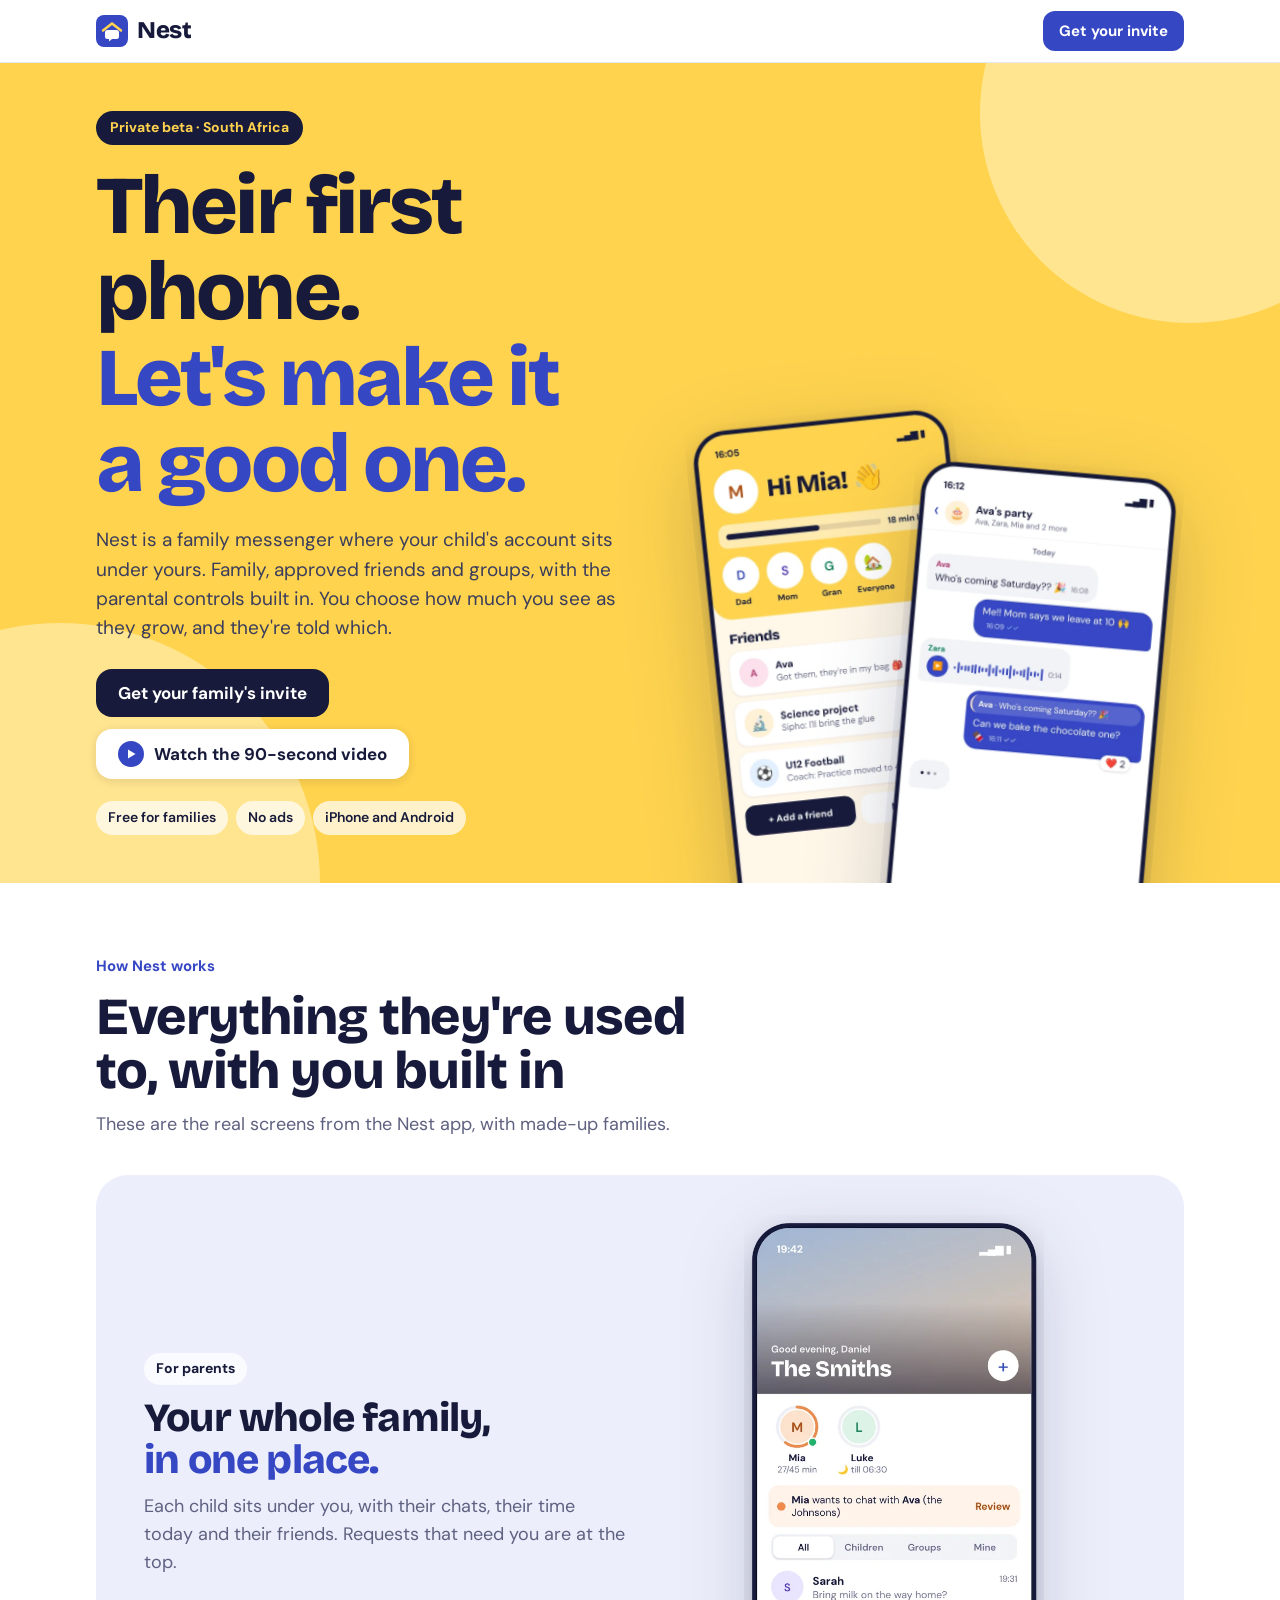
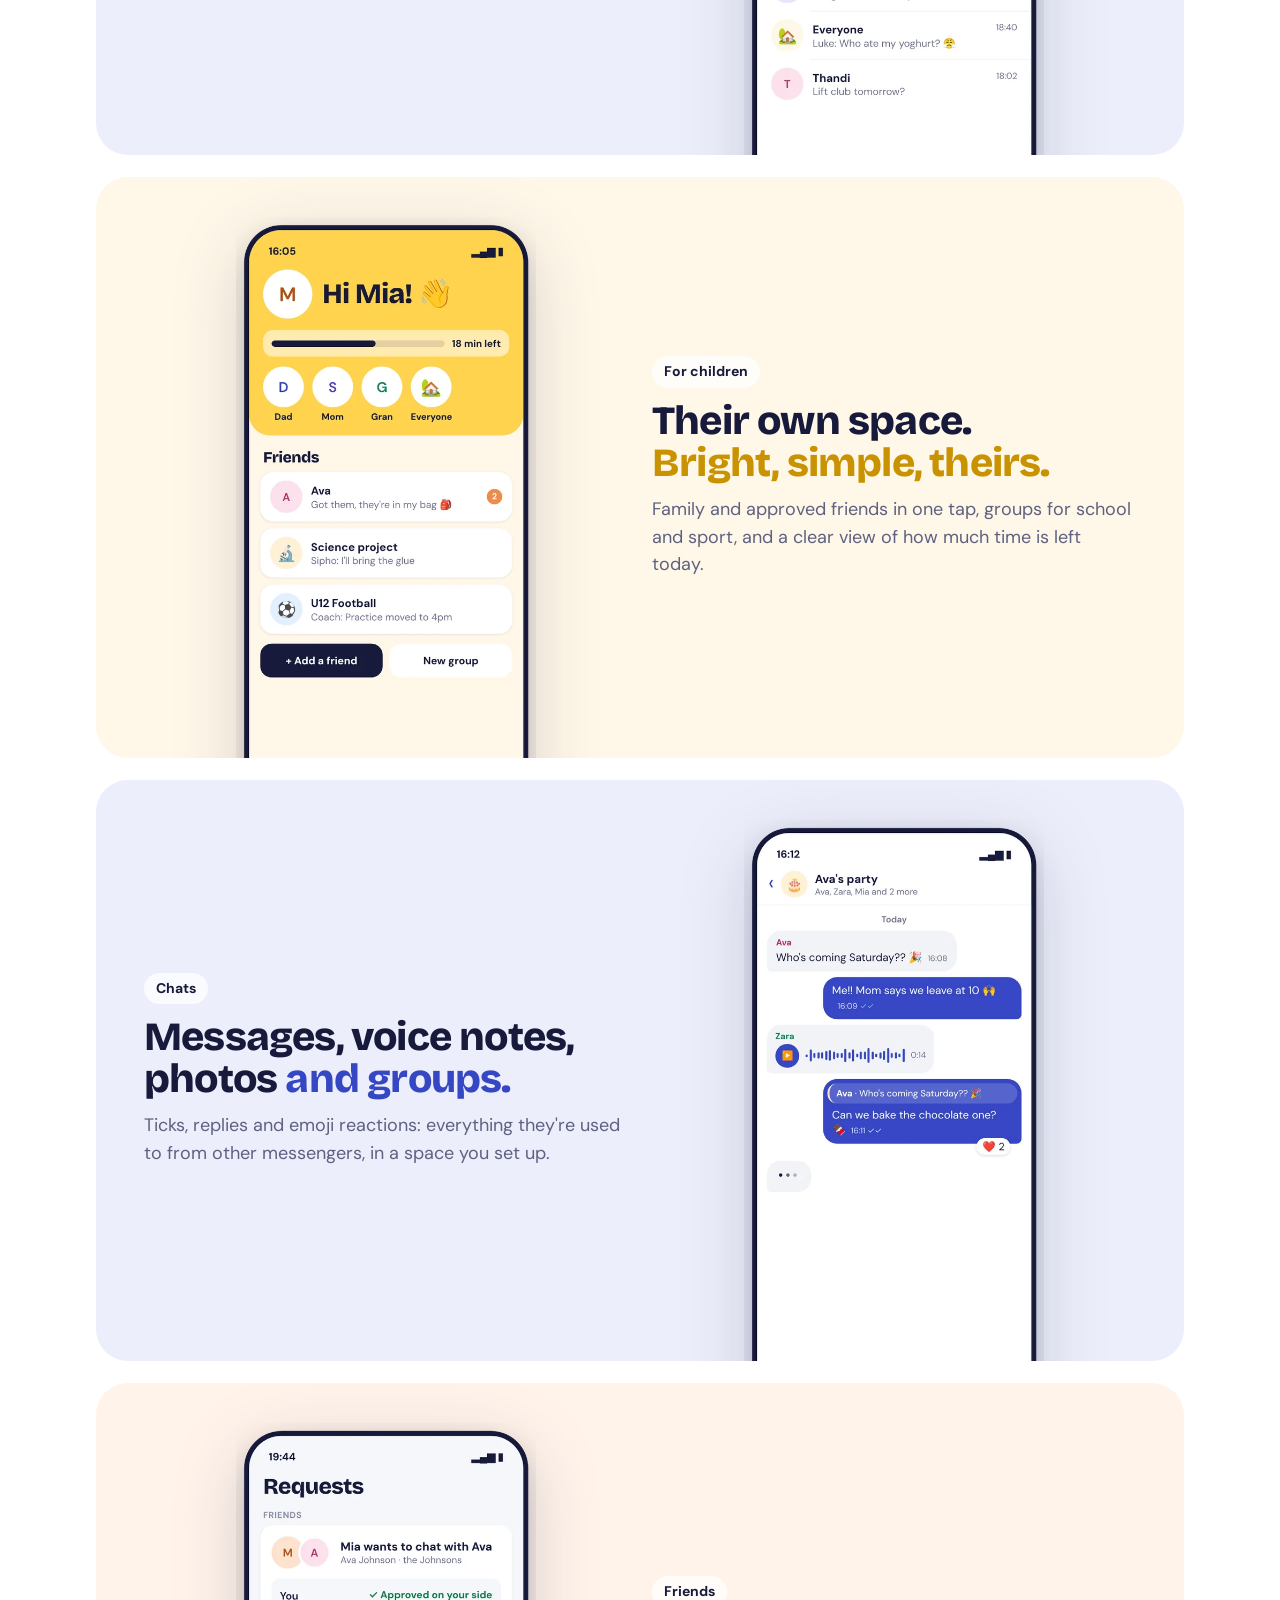
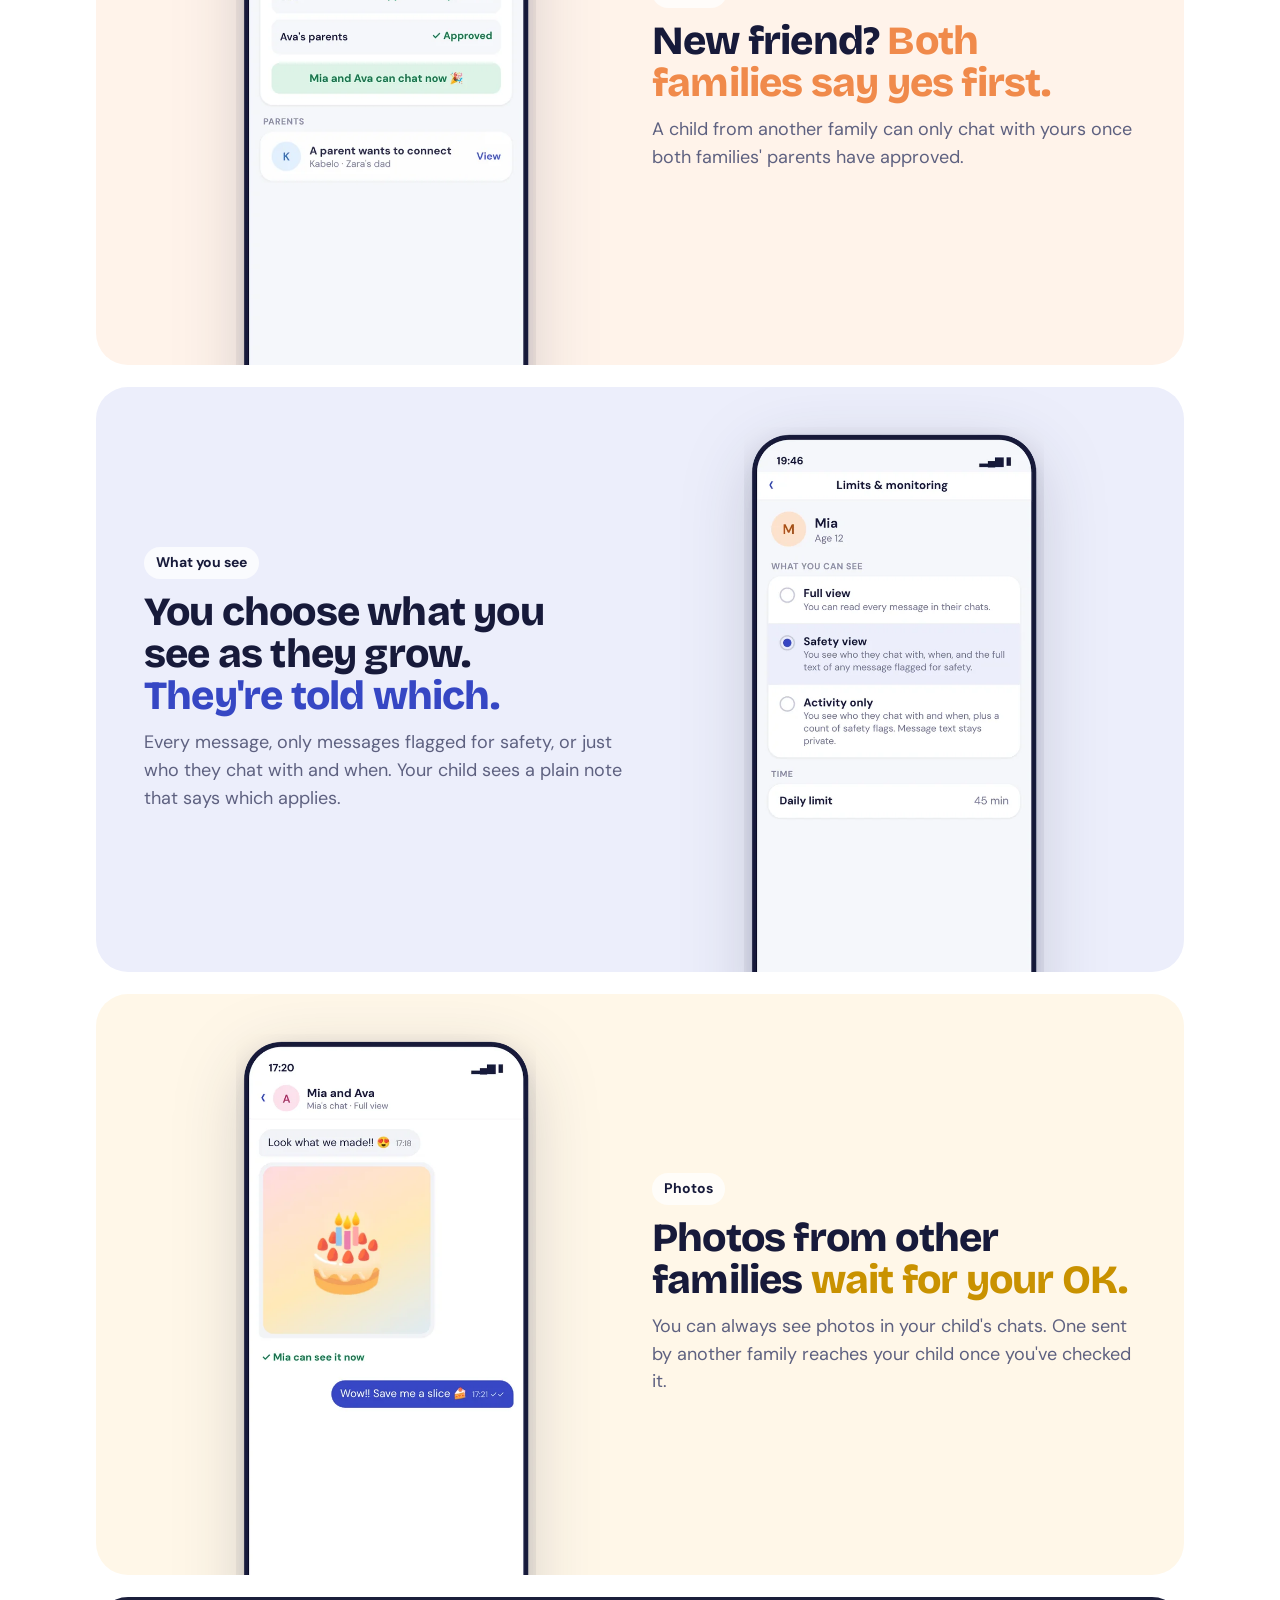
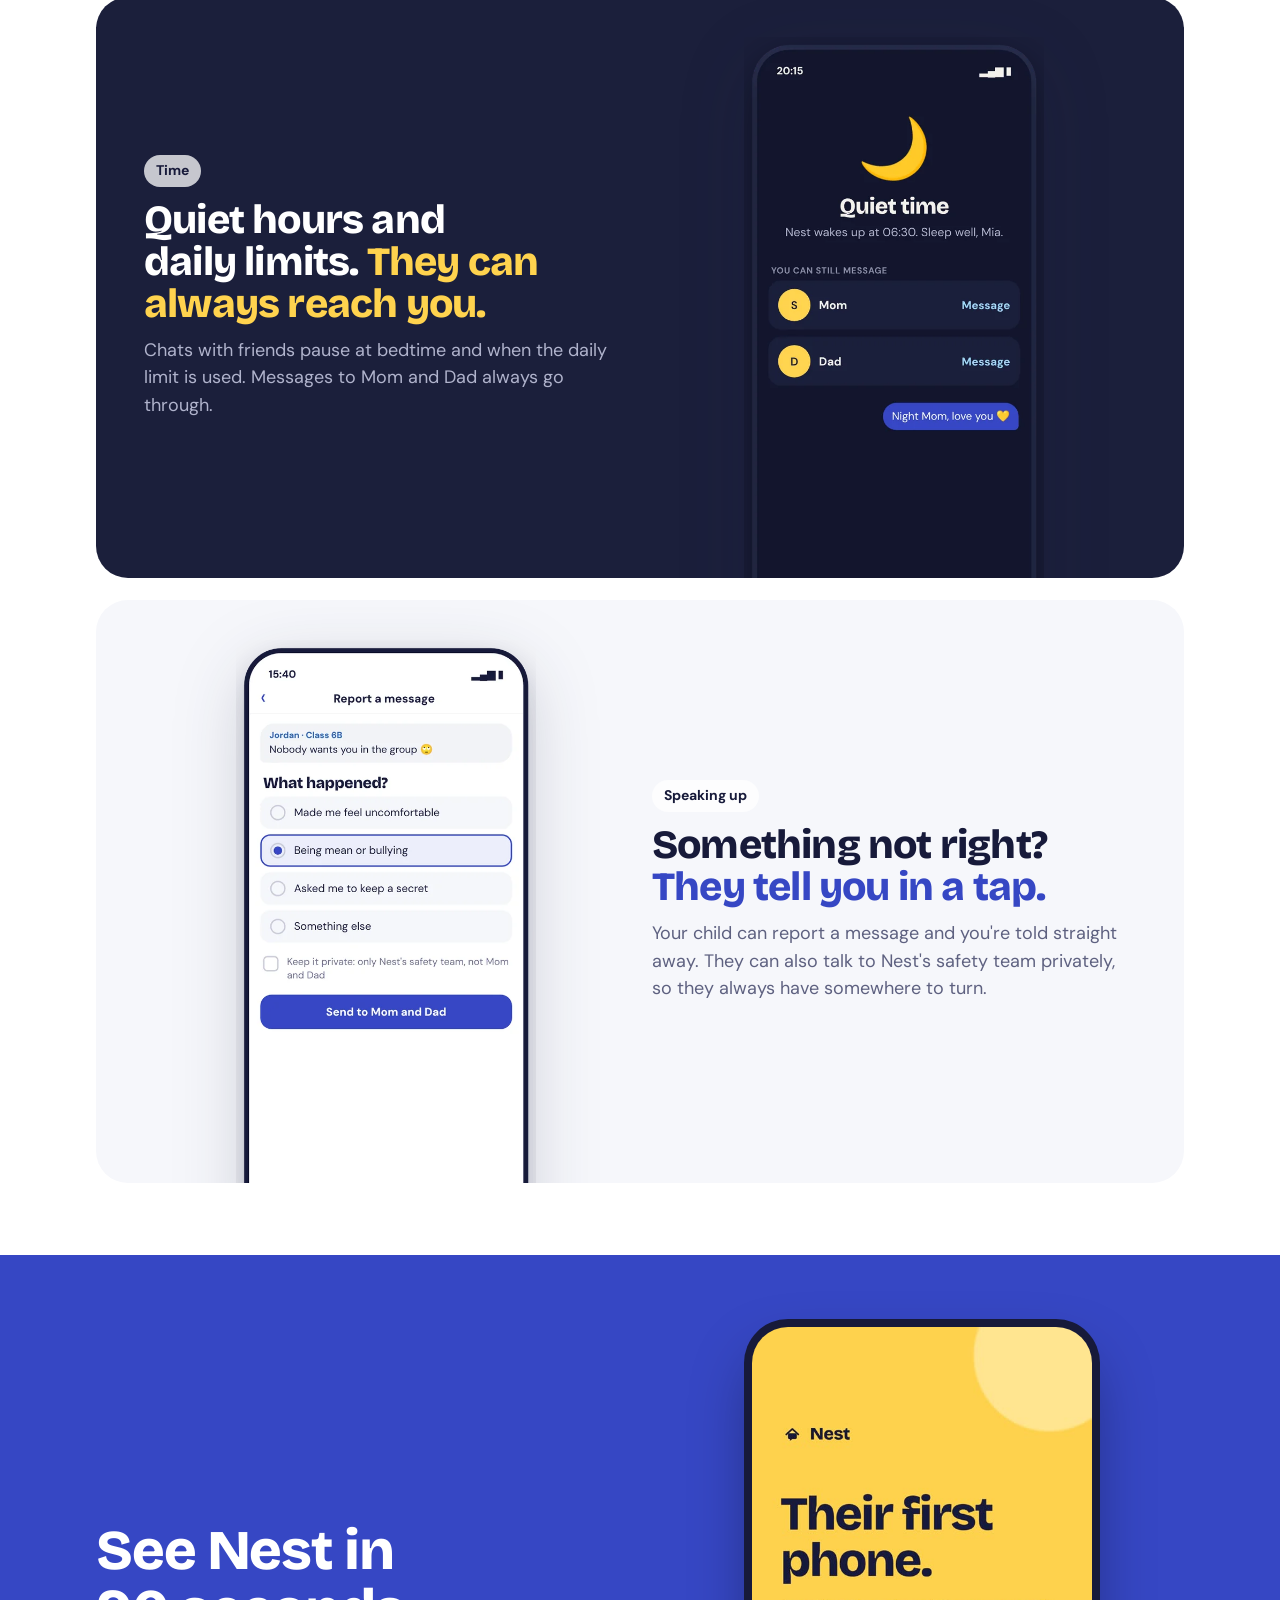
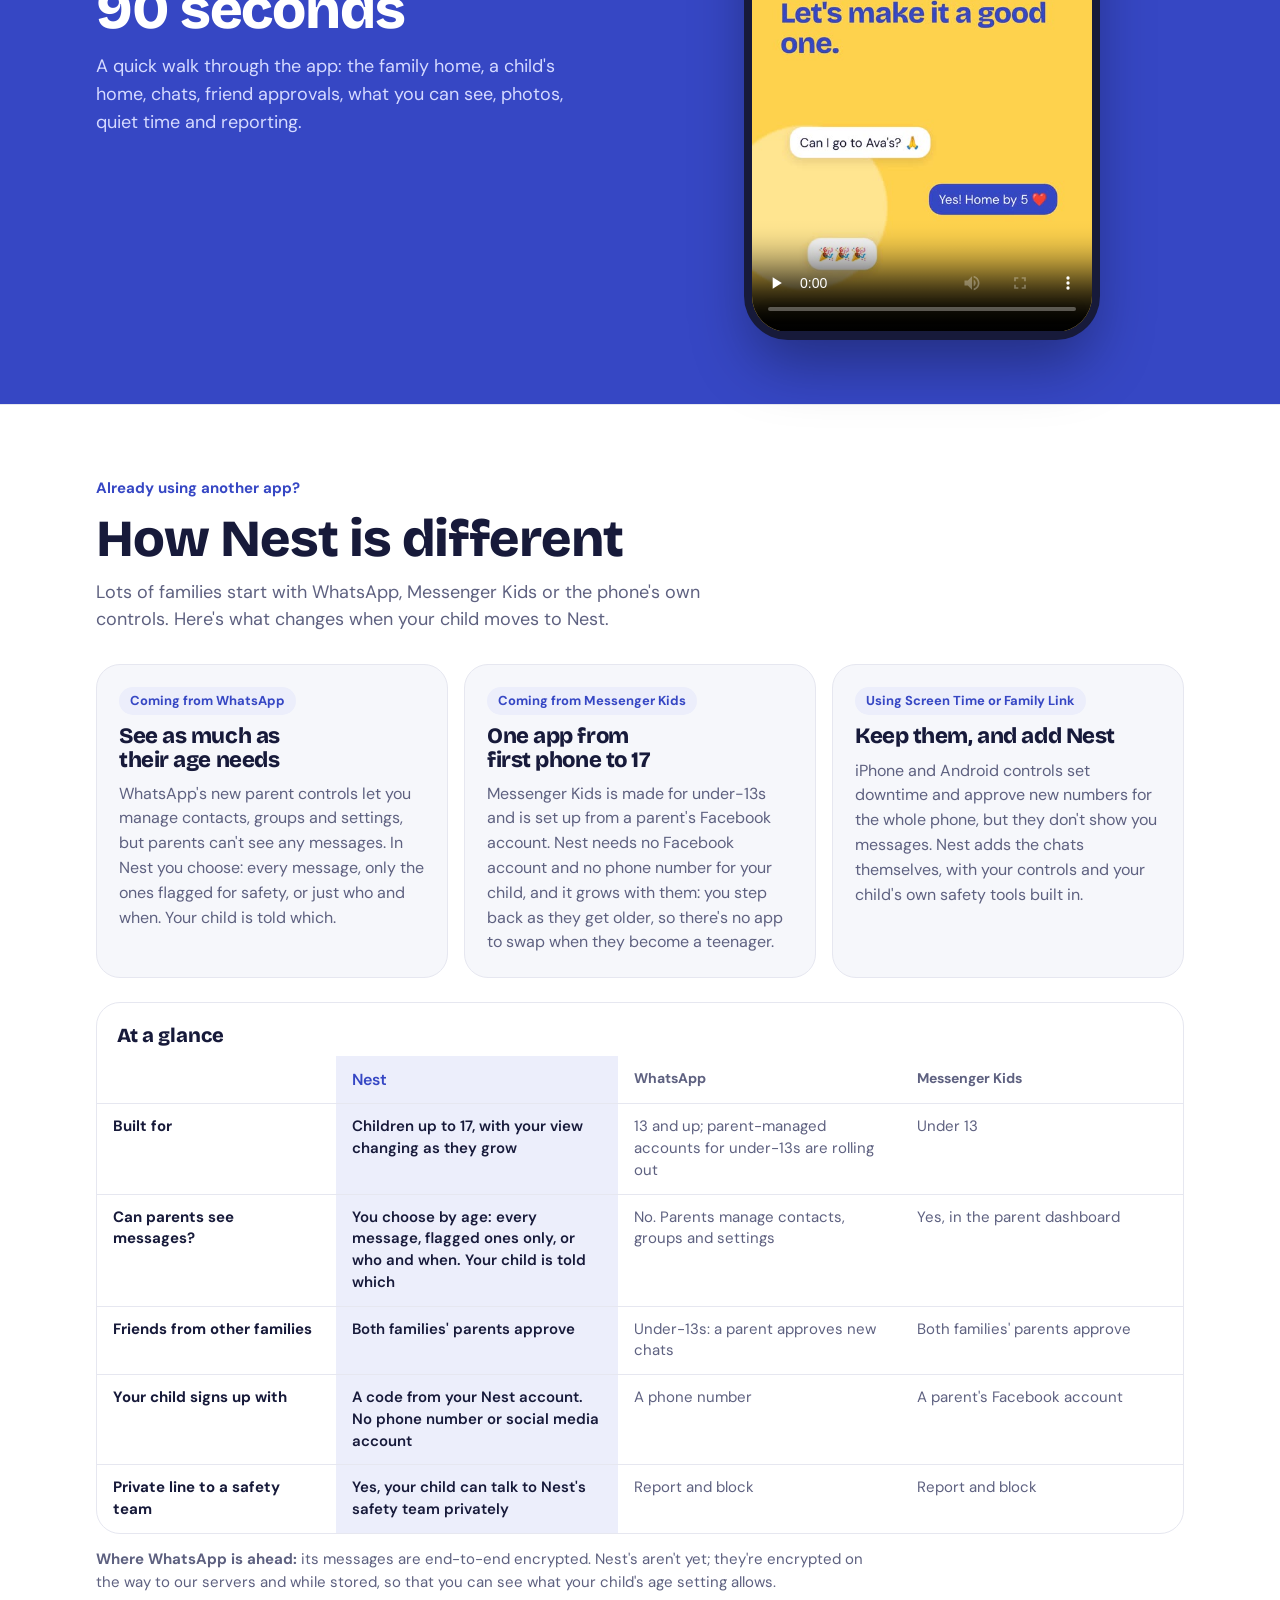
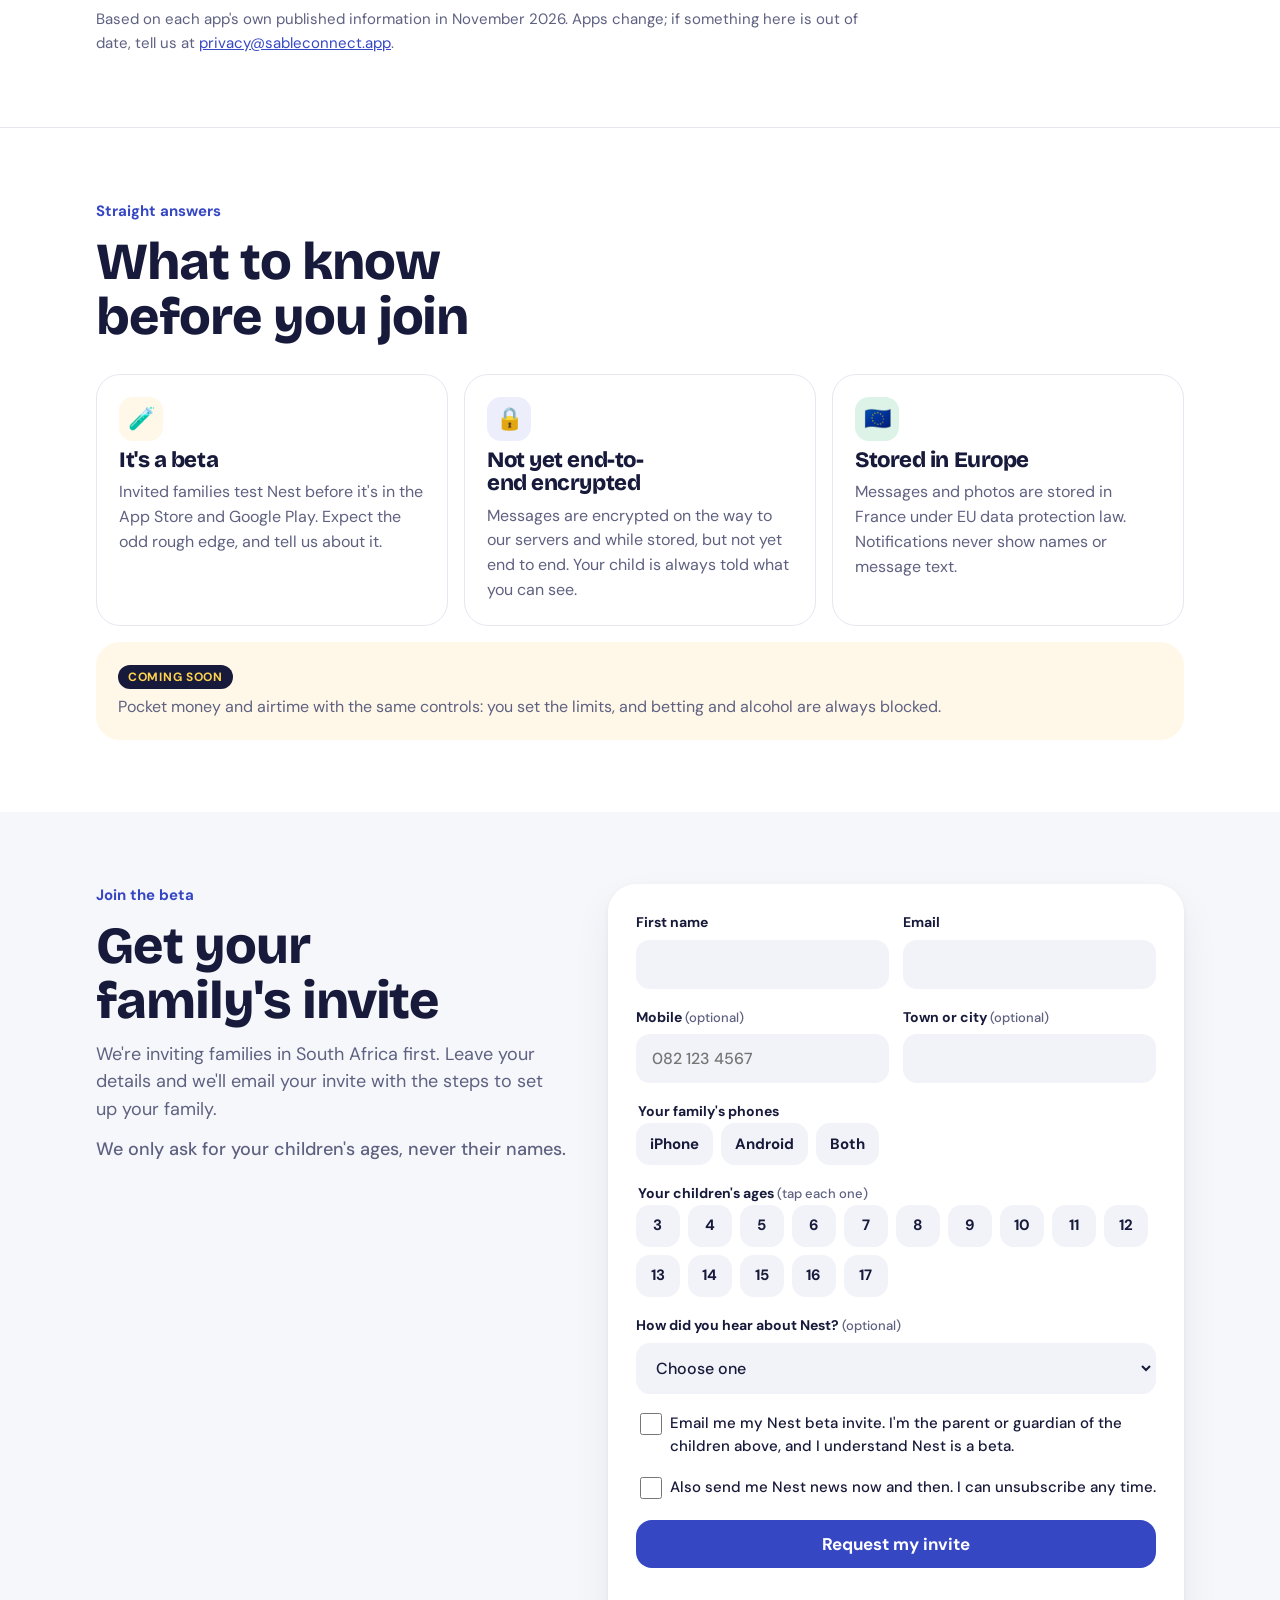
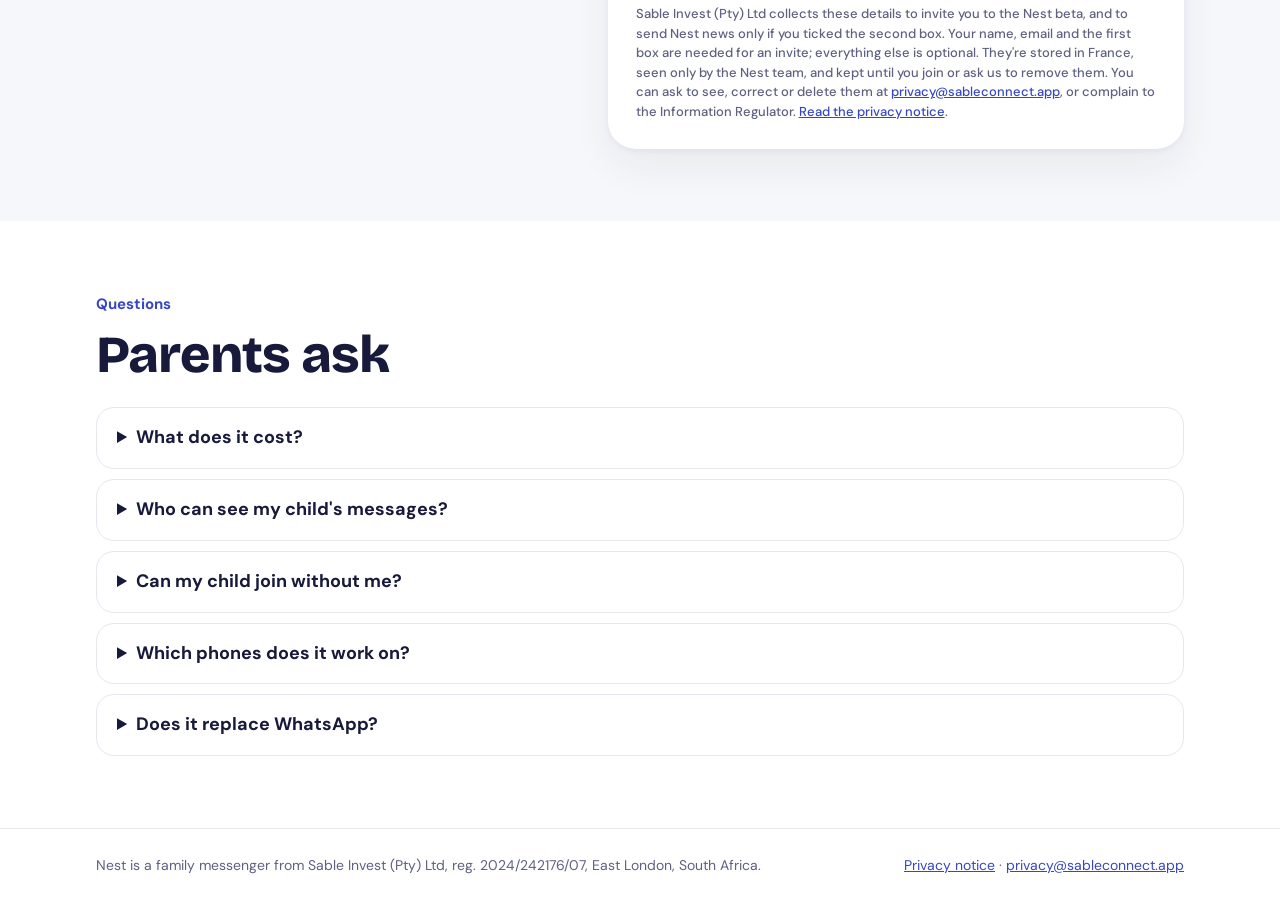
==== commit 7b1d9308: "Home page: 'How Nest is different' section comparing Nest with WhatsApp, Messenger Kids and phone co" ====
--- a/index.html
+++ b/index.html
@@ -144,6 +144,52 @@
           <source src="media/nest-90s.mp4" type="video/mp4">
         </video>
       </div>
+    </div>
+  </section>
+
+  <section class="band compare-band" id="compare" aria-labelledby="compare-h">
+    <div class="wrap">
+      <div class="sec-head">
+        <p class="eyebrow">Already using another app?</p>
+        <h2 id="compare-h">How Nest is different</h2>
+        <p>Lots of families start with WhatsApp, Messenger Kids or the phone's own controls. Here's what changes when your child moves to Nest.</p>
+      </div>
+
+      <div class="from">
+        <article class="from-card">
+          <span class="tag">Coming from WhatsApp</span>
+          <h3>See as much as their age needs</h3>
+          <p>WhatsApp's new parent controls let you manage contacts, groups and settings, but parents can't see any messages. In Nest you choose: every message, only the ones flagged for safety, or just who and when. Your child is told which.</p>
+        </article>
+        <article class="from-card">
+          <span class="tag">Coming from Messenger Kids</span>
+          <h3>One app from first phone to 17</h3>
+          <p>Messenger Kids is made for under-13s and is set up from a parent's Facebook account. Nest needs no Facebook account and no phone number for your child, and it grows with them: you step back as they get older, so there's no app to swap when they become a teenager.</p>
+        </article>
+        <article class="from-card">
+          <span class="tag">Using Screen Time or Family Link</span>
+          <h3>Keep them, and add Nest</h3>
+          <p>iPhone and Android controls set downtime and approve new numbers for the whole phone, but they don't show you messages. Nest adds the chats themselves, with your controls and your child's own safety tools built in.</p>
+        </article>
+      </div>
+
+      <div class="cmp-wrap" role="region" aria-labelledby="compare-h" tabindex="0">
+        <table class="cmp">
+          <caption>At a glance</caption>
+          <thead>
+            <tr><th scope="col"><span class="sr">Question</span></th><th scope="col" class="us">Nest</th><th scope="col">WhatsApp</th><th scope="col">Messenger Kids</th></tr>
+          </thead>
+          <tbody>
+            <tr><th scope="row">Built for</th><td class="us" data-label="Nest">Children up to 17, with your view changing as they grow</td><td data-label="WhatsApp">13 and up; parent-managed accounts for under-13s are rolling out</td><td data-label="Messenger Kids">Under 13</td></tr>
+            <tr><th scope="row">Can parents see messages?</th><td class="us" data-label="Nest">You choose by age: every message, flagged ones only, or who and when. Your child is told which</td><td data-label="WhatsApp">No. Parents manage contacts, groups and settings</td><td data-label="Messenger Kids">Yes, in the parent dashboard</td></tr>
+            <tr><th scope="row">Friends from other families</th><td class="us" data-label="Nest">Both families' parents approve</td><td data-label="WhatsApp">Under-13s: a parent approves new chats</td><td data-label="Messenger Kids">Both families' parents approve</td></tr>
+            <tr><th scope="row">Your child signs up with</th><td class="us" data-label="Nest">A code from your Nest account. No phone number or social media account</td><td data-label="WhatsApp">A phone number</td><td data-label="Messenger Kids">A parent's Facebook account</td></tr>
+            <tr><th scope="row">Private line to a safety team</th><td class="us" data-label="Nest">Yes, your child can talk to Nest's safety team privately</td><td data-label="WhatsApp">Report and block</td><td data-label="Messenger Kids">Report and block</td></tr>
+          </tbody>
+        </table>
+      </div>
+      <p class="cmp-note"><strong>Where WhatsApp is ahead:</strong> its messages are end-to-end encrypted. Nest's aren't yet; they're encrypted on the way to our servers and while stored, so that you can see what your child's age setting allows.</p>
+      <p class="cmp-note">Based on each app's own published information in November 2026. Apps change; if something here is out of date, tell us at <a href="mailto:privacy@sableconnect.app">privacy@sableconnect.app</a>.</p>
     </div>
   </section>
 
--- a/site.css
+++ b/site.css
@@ -180,3 +180,40 @@
   .band { padding: 52px 0; }
 }
 @media (max-width: 480px) { .two { grid-template-columns: minmax(0, 1fr); } form { padding: 20px; } .hero .ctas .btn { width: 100%; } }
+
+/* how Nest is different */
+:root { --blue-text: #3647C4; }
+@media (prefers-color-scheme: dark) { :root:not([data-theme="light"]) { --blue-text: #A9B3FF; } }
+:root[data-theme="dark"] { --blue-text: #A9B3FF; }
+.compare-band { background: var(--card); border-top: 1px solid var(--line); border-bottom: 1px solid var(--line); }
+.from { display: grid; grid-template-columns: repeat(3, minmax(0, 1fr)); gap: 16px; margin-top: 30px; }
+.from-card { background: var(--page); border: 1px solid var(--line); border-radius: 24px; padding: 22px; display: grid; gap: 10px; align-content: start; }
+.from-card .tag { justify-self: start; font-weight: 700; font-size: 13px; padding: 4px 11px; border-radius: 999px; background: var(--blue-soft); color: var(--blue-text); }
+.from-card h3 { font-size: 22px; }
+.from-card p { color: var(--muted); font-size: 16px; }
+.cmp-wrap { margin-top: 24px; overflow-x: auto; border: 1px solid var(--line); border-radius: 24px; background: var(--card); }
+.cmp-wrap:focus-visible { outline: 3px solid var(--blue); outline-offset: 2px; }
+.cmp { width: 100%; border-collapse: collapse; font-size: 15px; line-height: 1.45; }
+.cmp caption { text-align: left; font-family: var(--display); font-weight: 800; font-size: 20px; padding: 18px 20px 6px; }
+.cmp th, .cmp td { text-align: left; vertical-align: top; padding: 12px 16px; border-top: 1px solid var(--line); }
+.cmp thead th { border-top: 0; font-size: 14px; color: var(--muted); font-weight: 700; }
+.cmp tbody th { font-weight: 700; width: 22%; }
+.cmp td { color: var(--muted); width: 26%; }
+.cmp .us { background: var(--blue-soft); color: var(--ink); font-weight: 600; }
+.cmp thead .us { color: var(--blue-text); font-size: 16px; }
+.cmp-note { margin-top: 14px; color: var(--muted); font-size: 15px; max-width: 52em; }
+.cmp-note a { color: var(--blue-text); }
+.sr { position: absolute; width: 1px; height: 1px; overflow: hidden; clip: rect(0 0 0 0); white-space: nowrap; }
+@media (max-width: 860px) { .from { grid-template-columns: minmax(0, 1fr); } }
+@media (max-width: 640px) {
+  .cmp-wrap { border: 0; background: none; overflow: visible; }
+  .cmp, .cmp tbody, .cmp tr, .cmp th, .cmp td { display: block; width: auto; }
+  .cmp caption { display: block; padding: 0 0 8px; }
+  .cmp thead { display: none; }
+  .cmp tr { background: var(--card); border: 1px solid var(--line); border-radius: 20px; margin-bottom: 12px; overflow: hidden; }
+  .cmp tbody th { border-top: 0; padding: 14px 16px 8px; font-size: 16px; width: auto; }
+  .cmp td { width: auto; }
+  .cmp td { padding: 8px 16px 10px; display: grid; grid-template-columns: 7.5em minmax(0, 1fr); gap: 10px; }
+  .cmp td::before { content: attr(data-label); font-weight: 700; color: var(--ink); }
+  .cmp td.us::before { color: var(--blue-text); }
+}
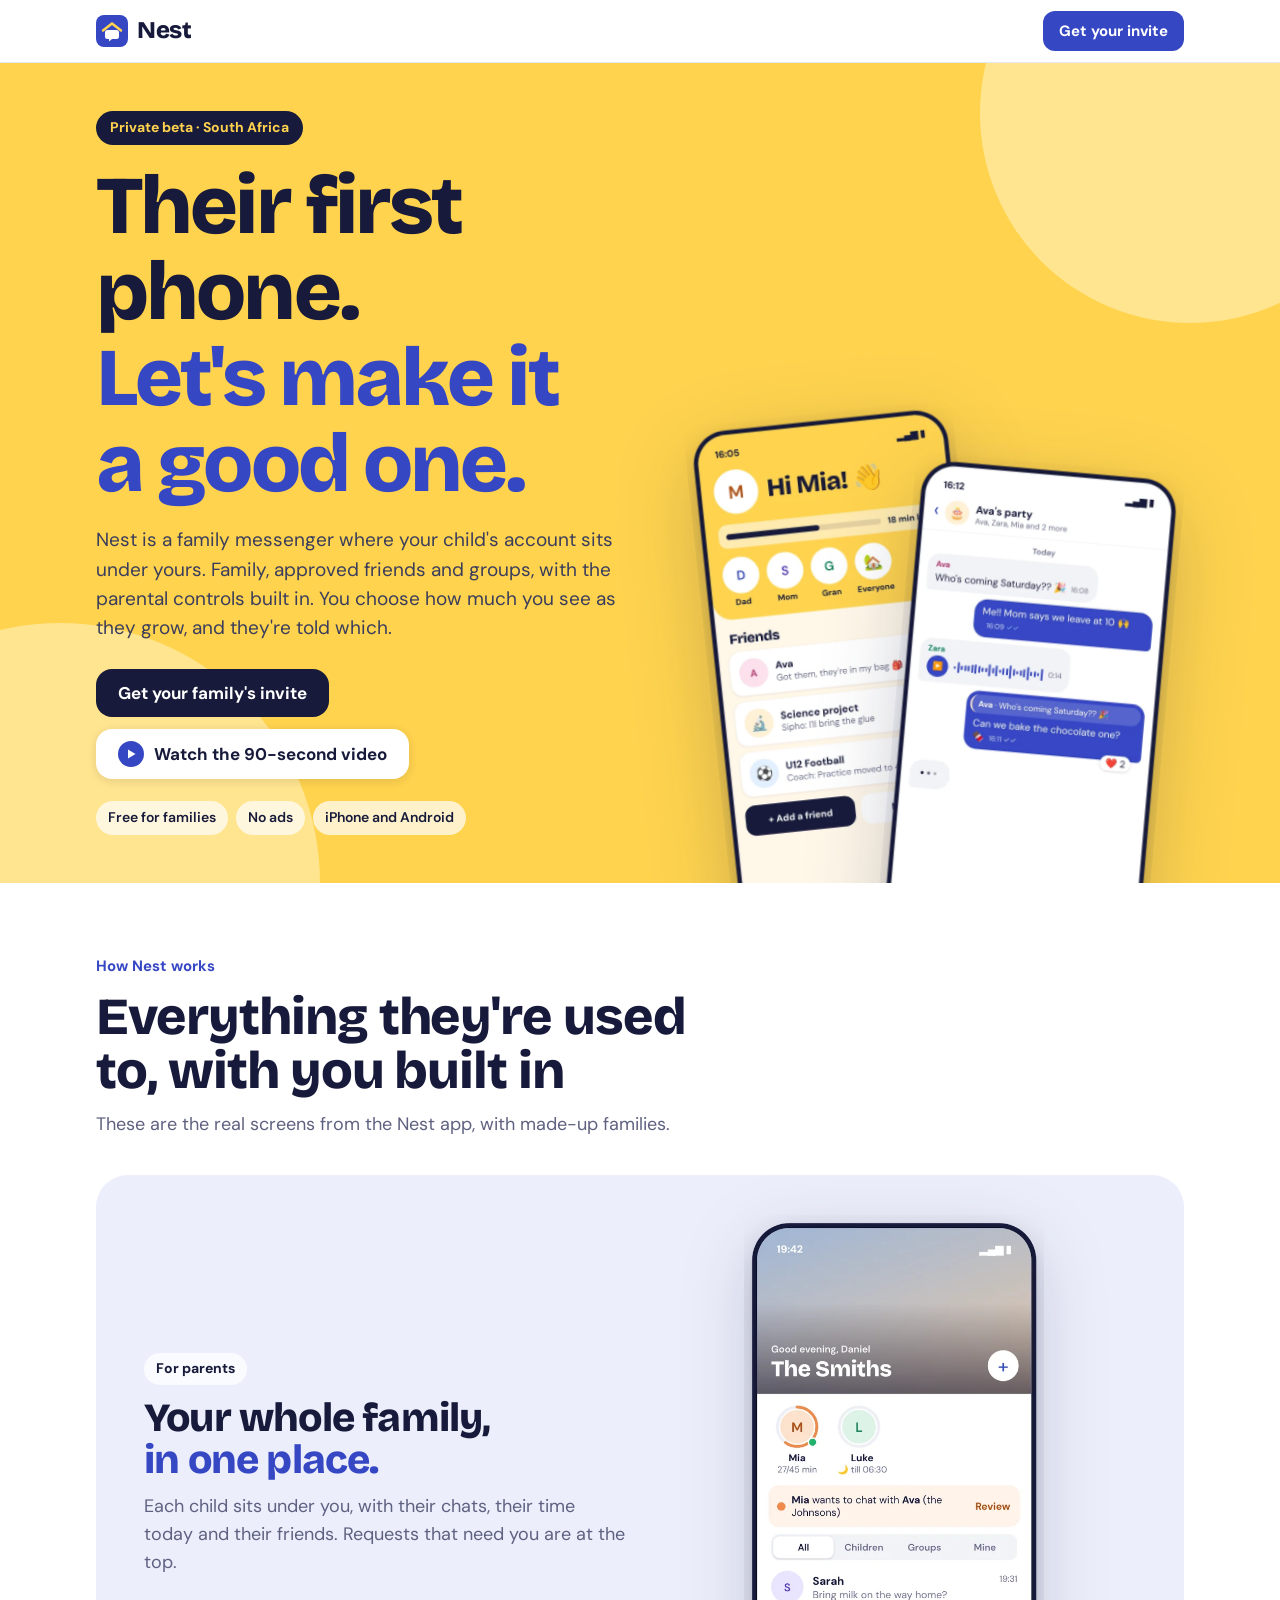
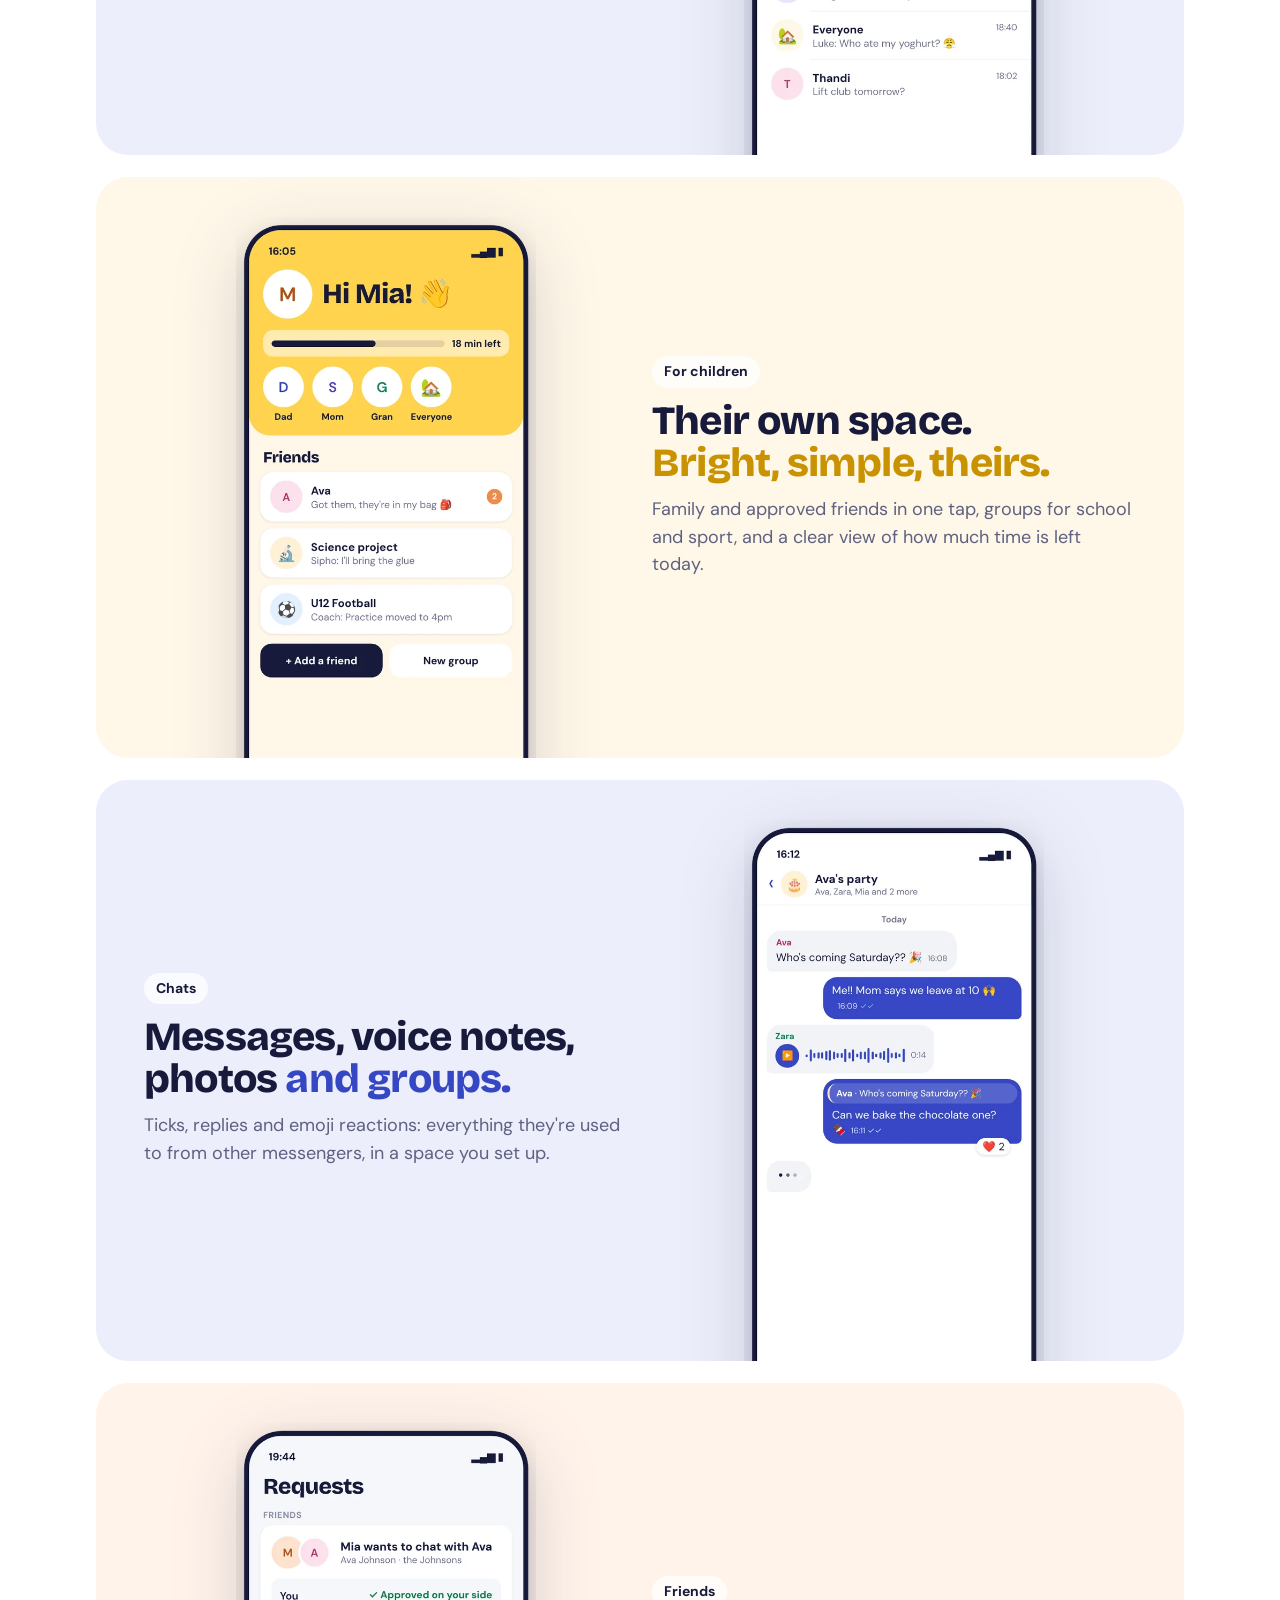
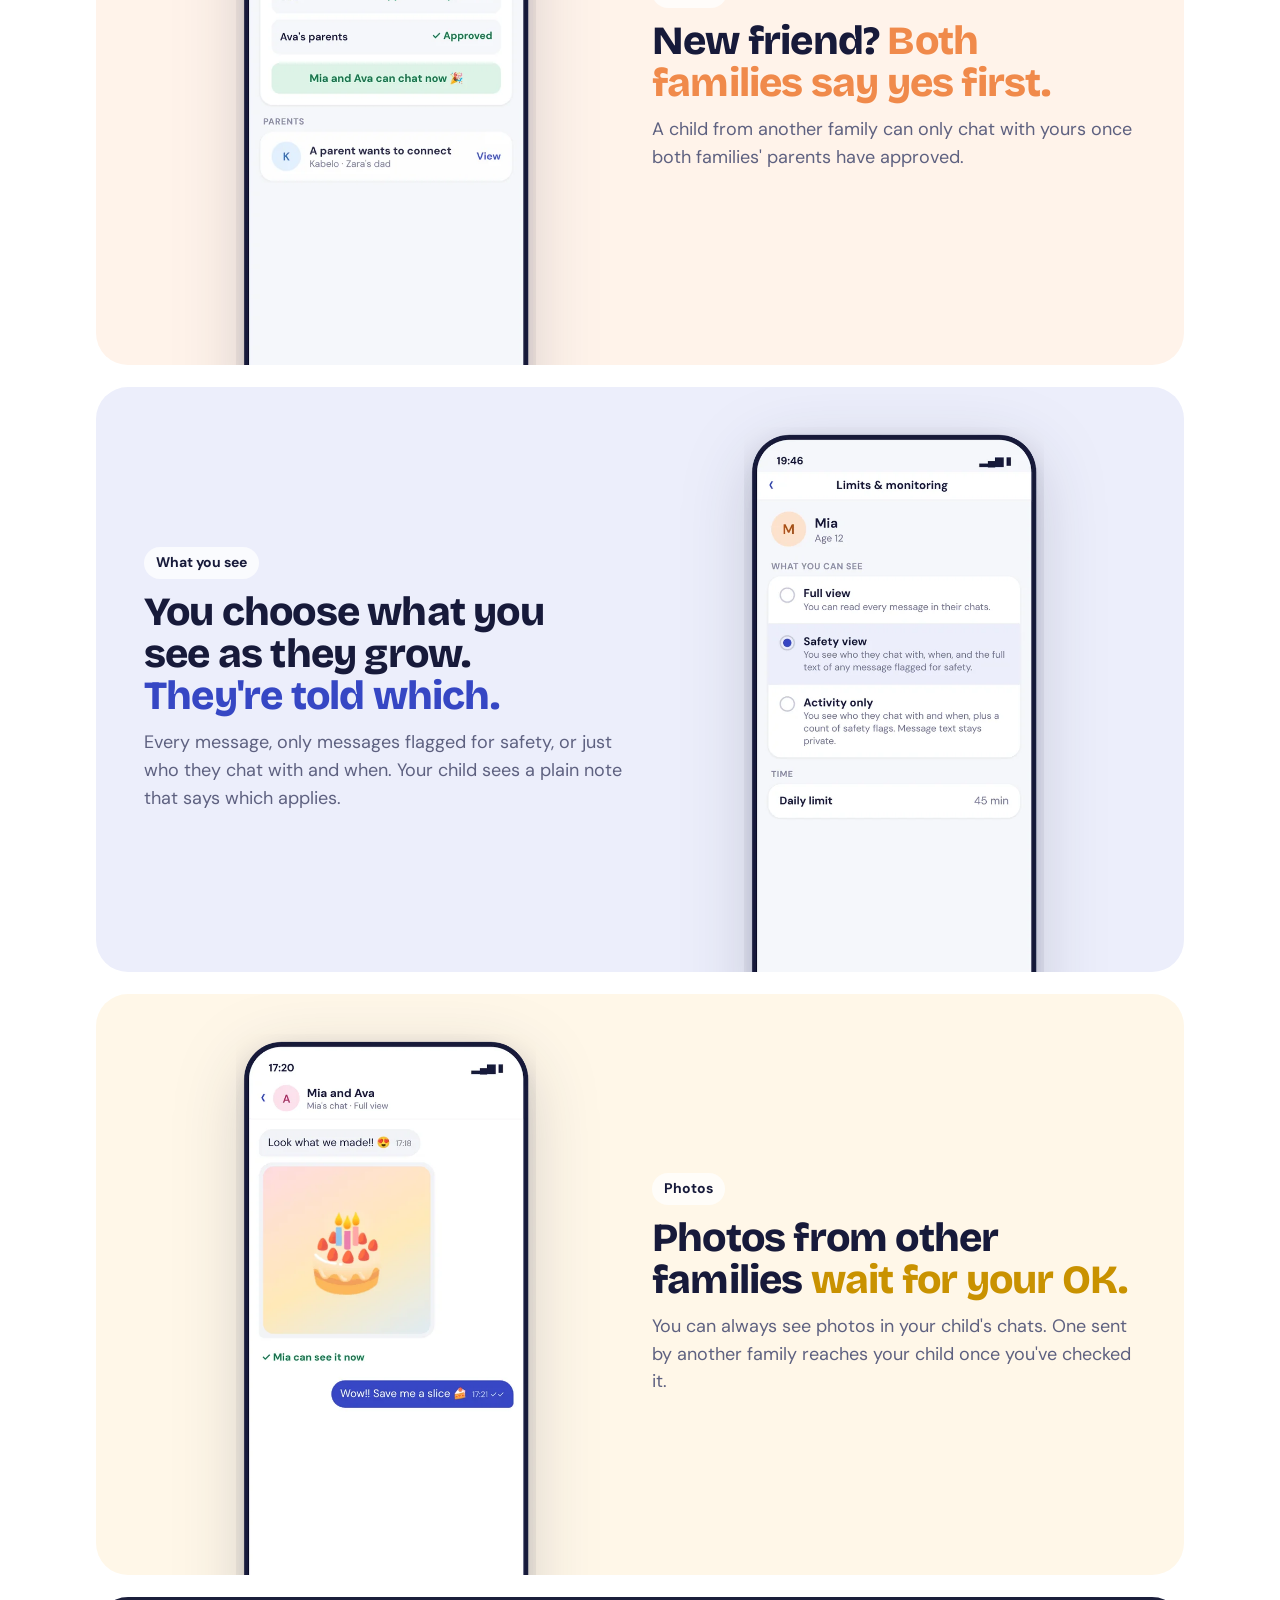
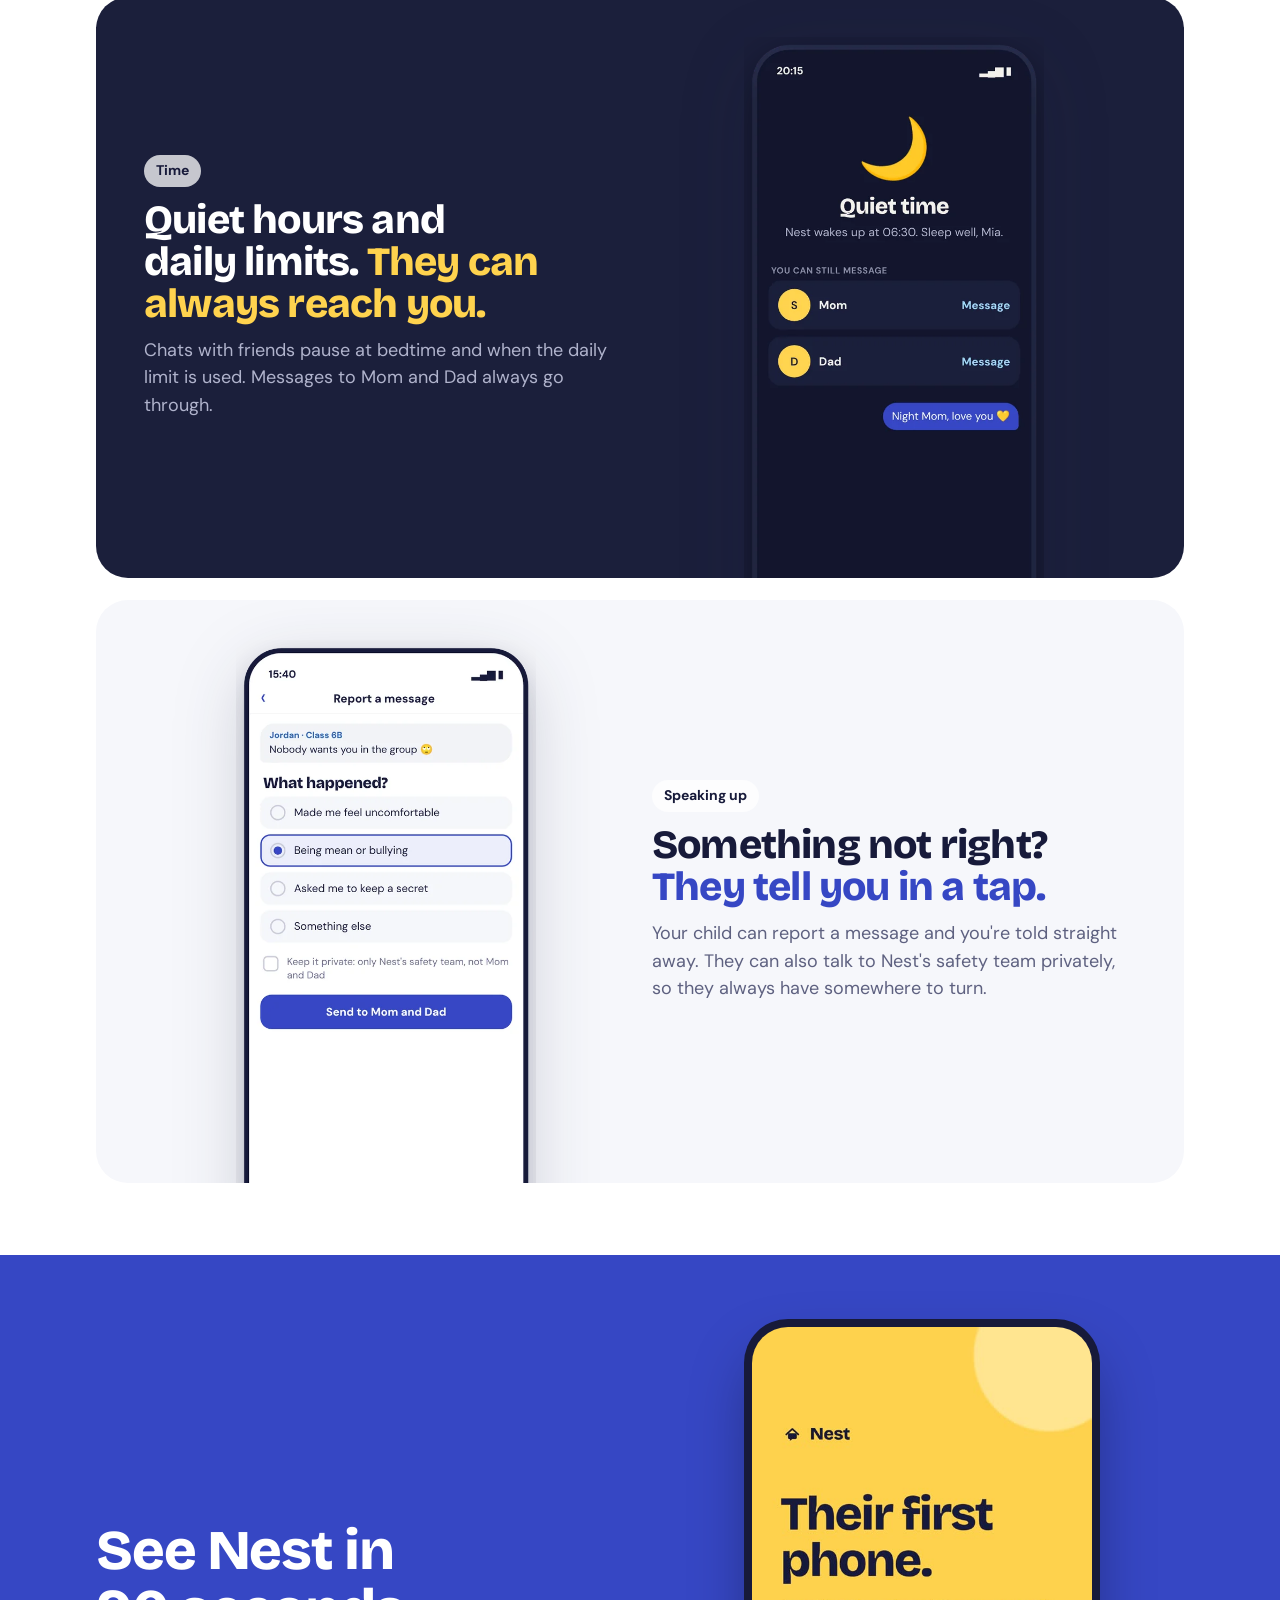
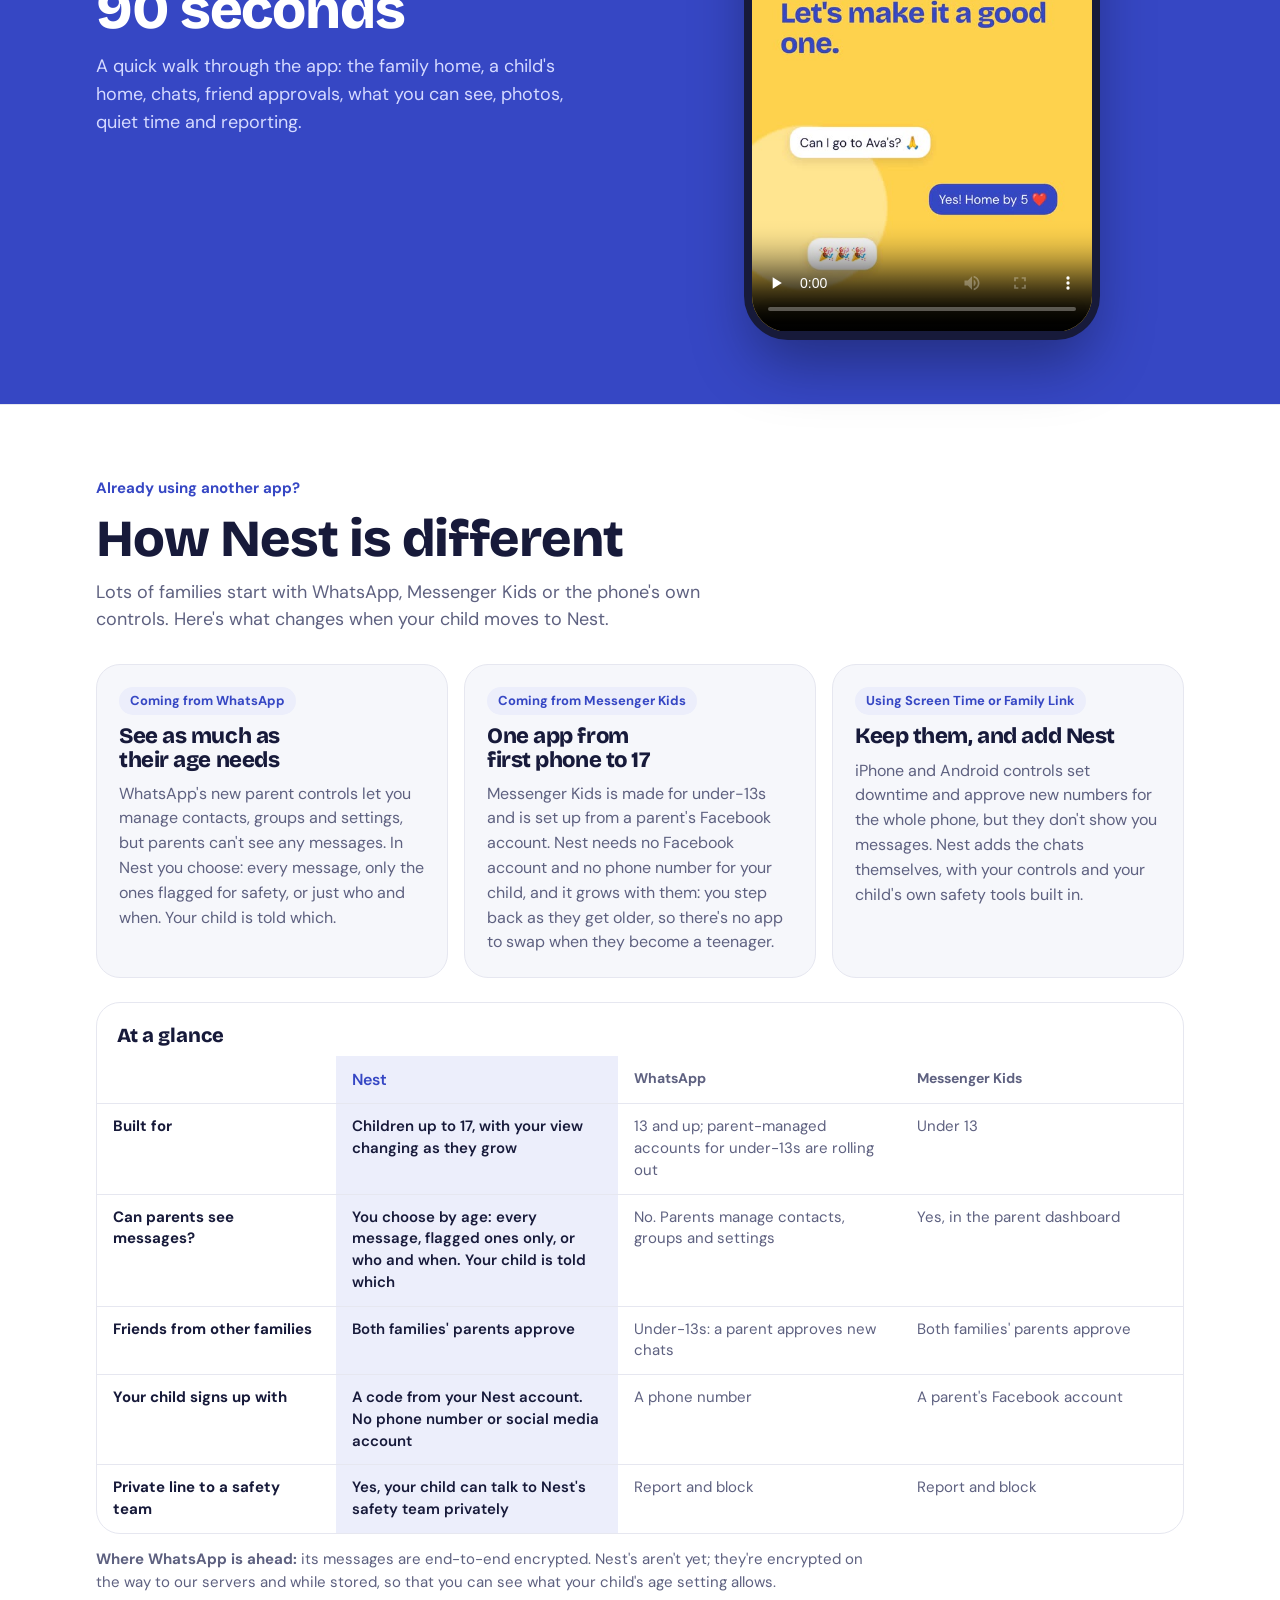
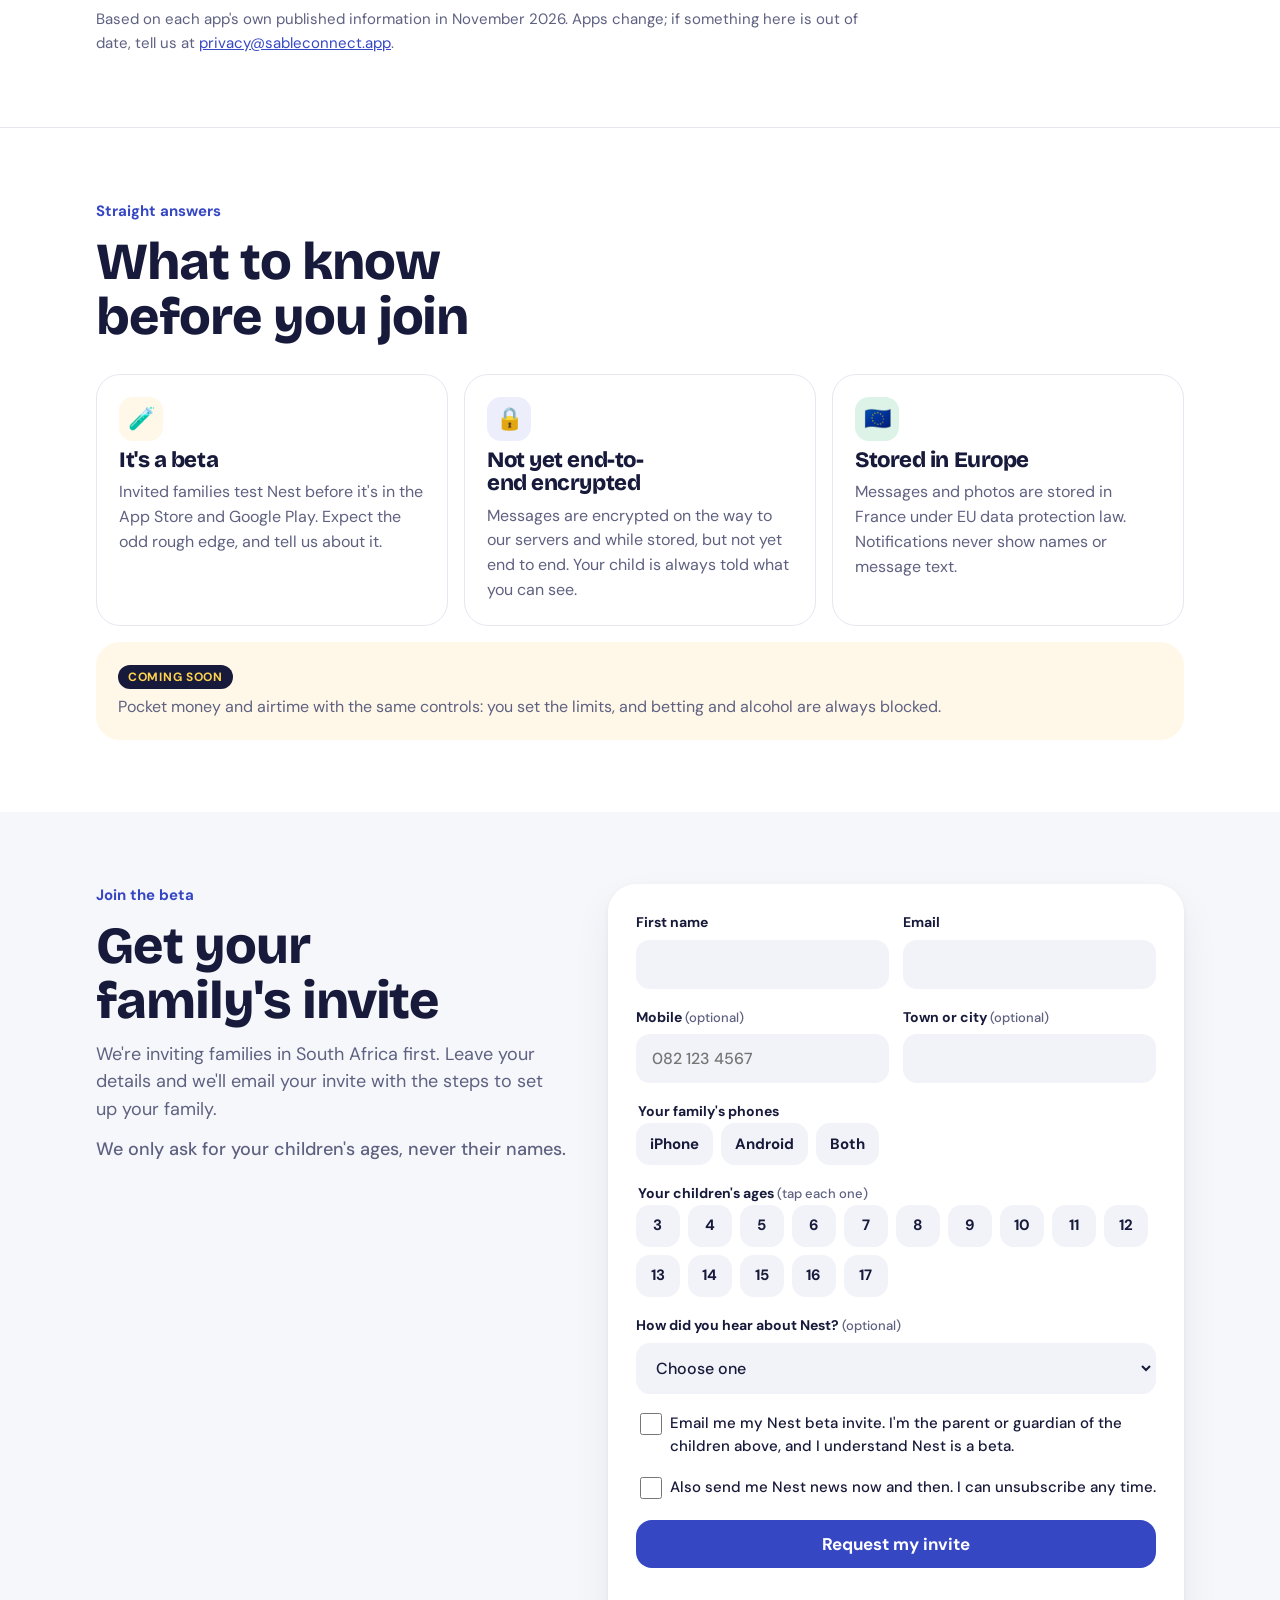
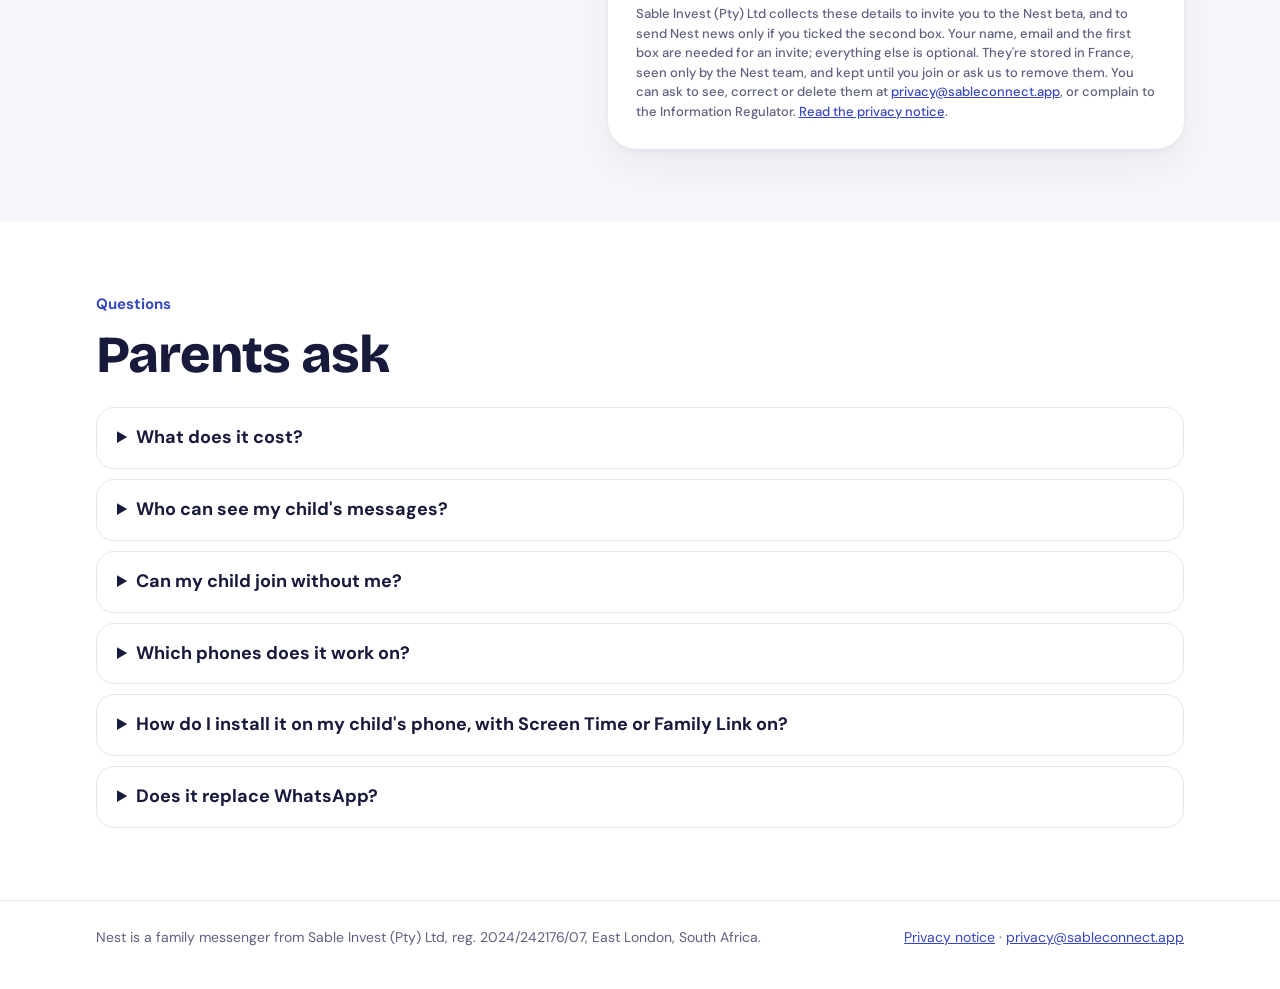
==== commit 495bc8ab: "Install help: a 3-minute guided helper for parents' and children's phones, Screen Time, Family Link," ====
--- a/index.html
+++ b/index.html
@@ -272,6 +272,7 @@
         <details><summary>Who can see my child's messages?</summary><p>You and any other parent in your family, at the level you choose for your child's age. A friend's parents see their own child's chats with yours, at their own setting. Your child is told what applies.</p></details>
         <details><summary>Can my child join without me?</summary><p>No. A parent creates the family and links each child's phone with a one-time code from the parent's account.</p></details>
         <details><summary>Which phones does it work on?</summary><p>iPhone and Android. Tell us above which your family uses, so your invite has the right steps.</p></details>
+        <details><summary>How do I install it on my child's phone, with Screen Time or Family Link on?</summary><p><a href="help/">Install help</a> walks you through it step by step, including when a phone blocks the install or Nest stops working at bedtime.</p></details>
         <details><summary>Does it replace WhatsApp?</summary><p>For your child's chats with family and approved friends, yes. WhatsApp's own parent controls let you manage contacts but not see messages. Nest lets you see as much as their age needs.</p></details>
       </div>
     </div>
@@ -390,5 +391,6 @@
   });
 })();
 </script>
+<script src="count.js" defer></script>
 </body>
 </html>
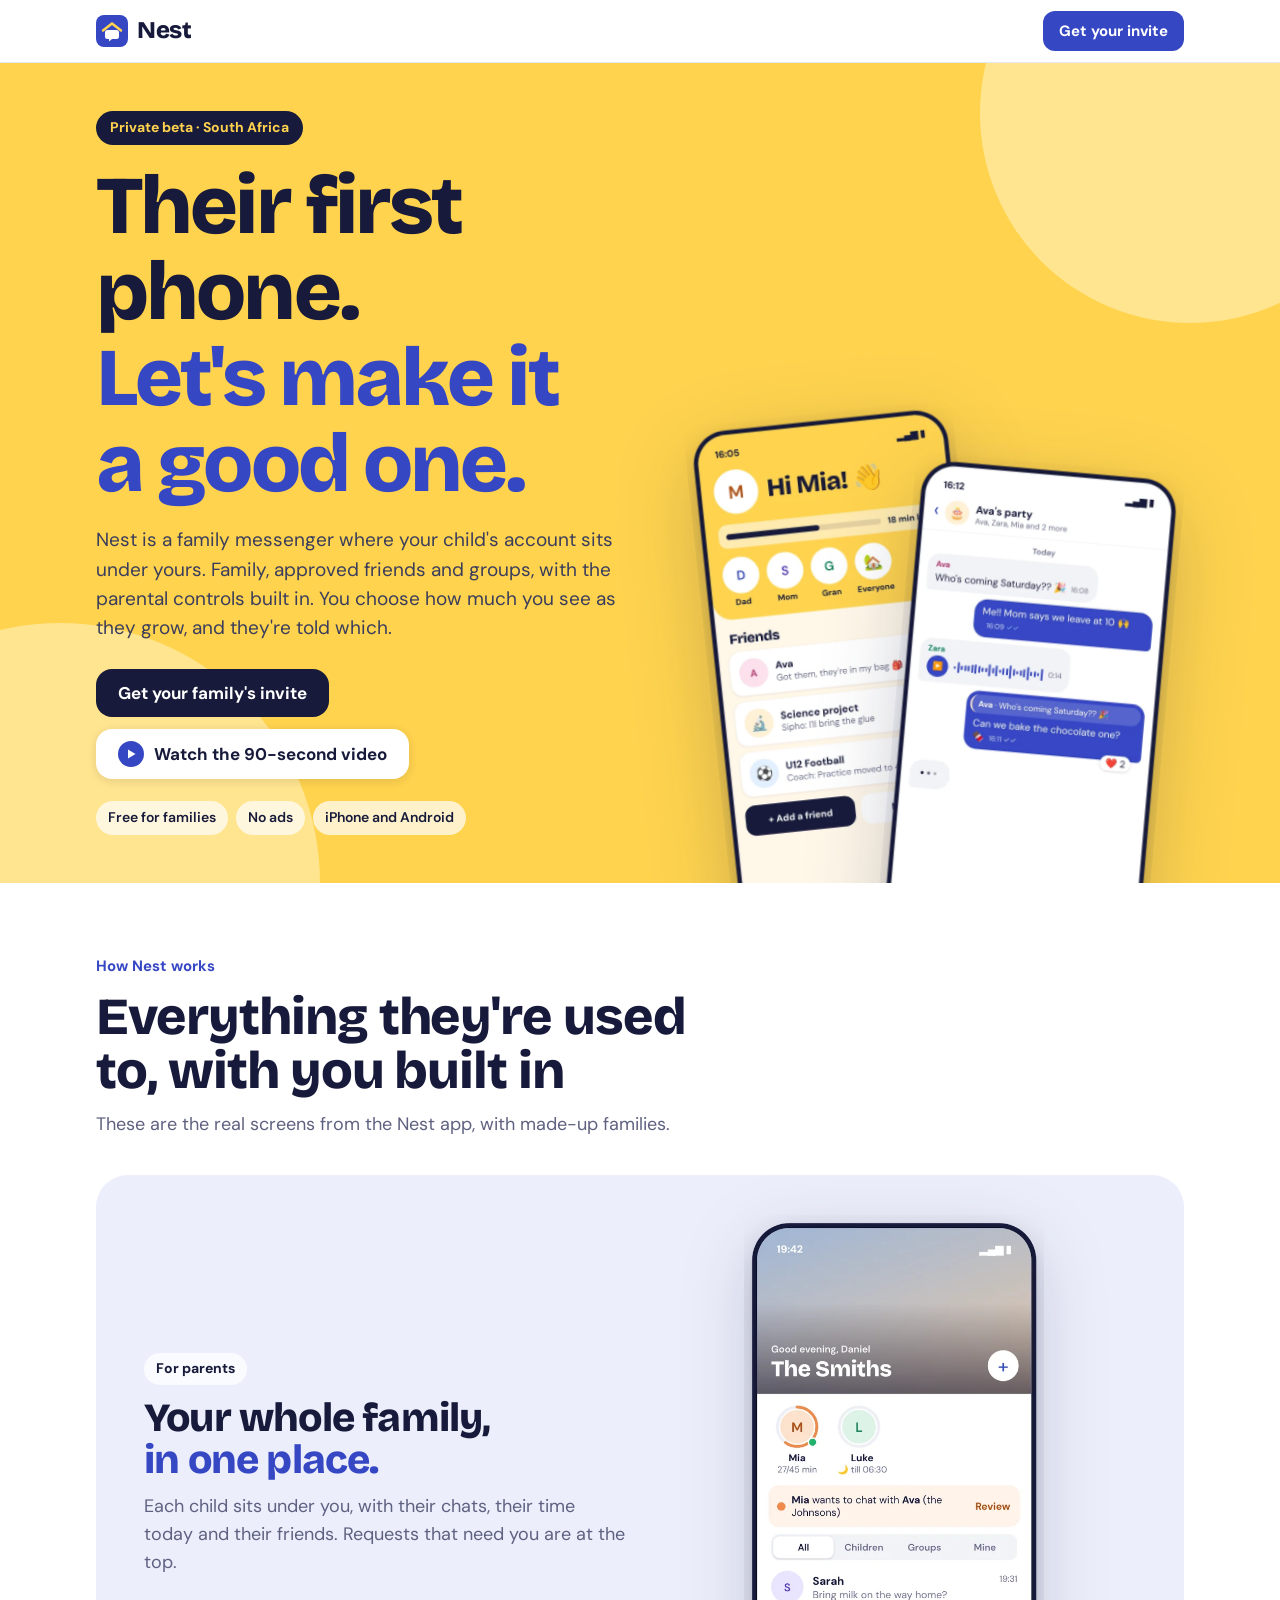
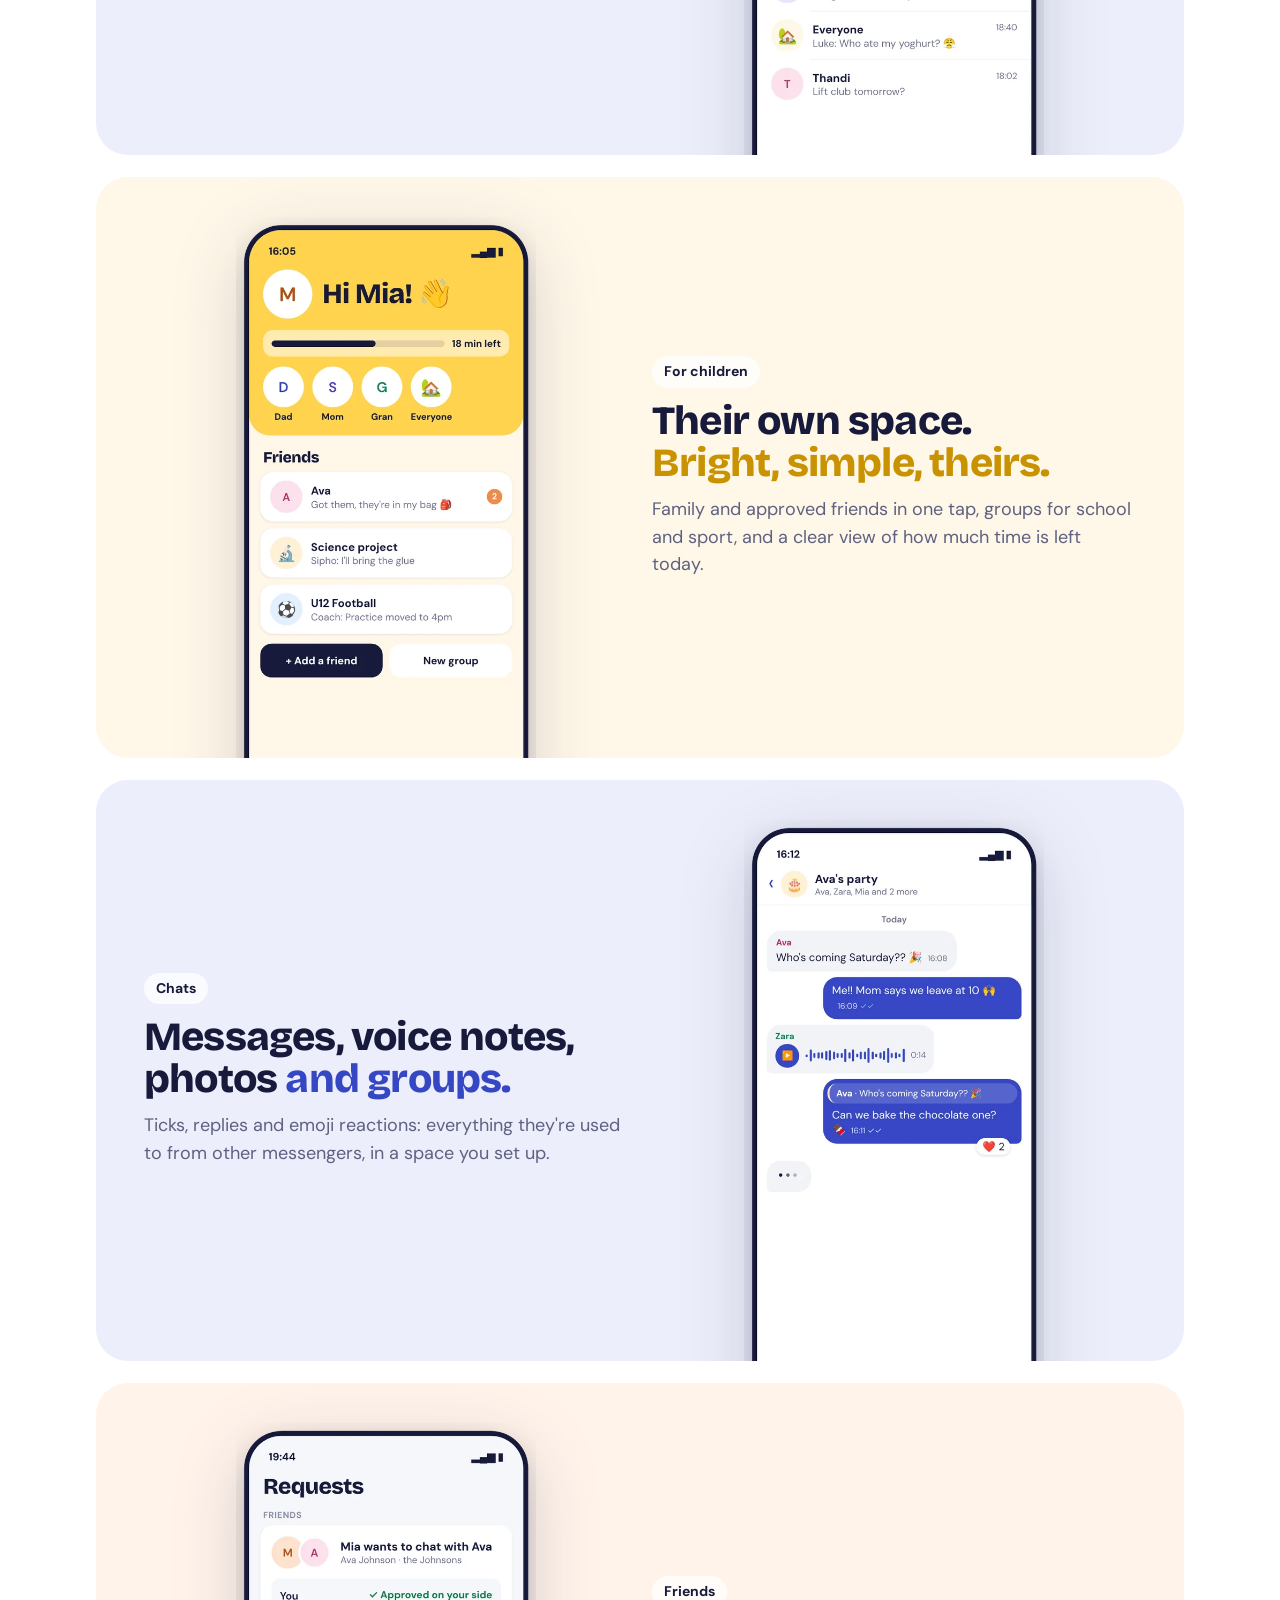
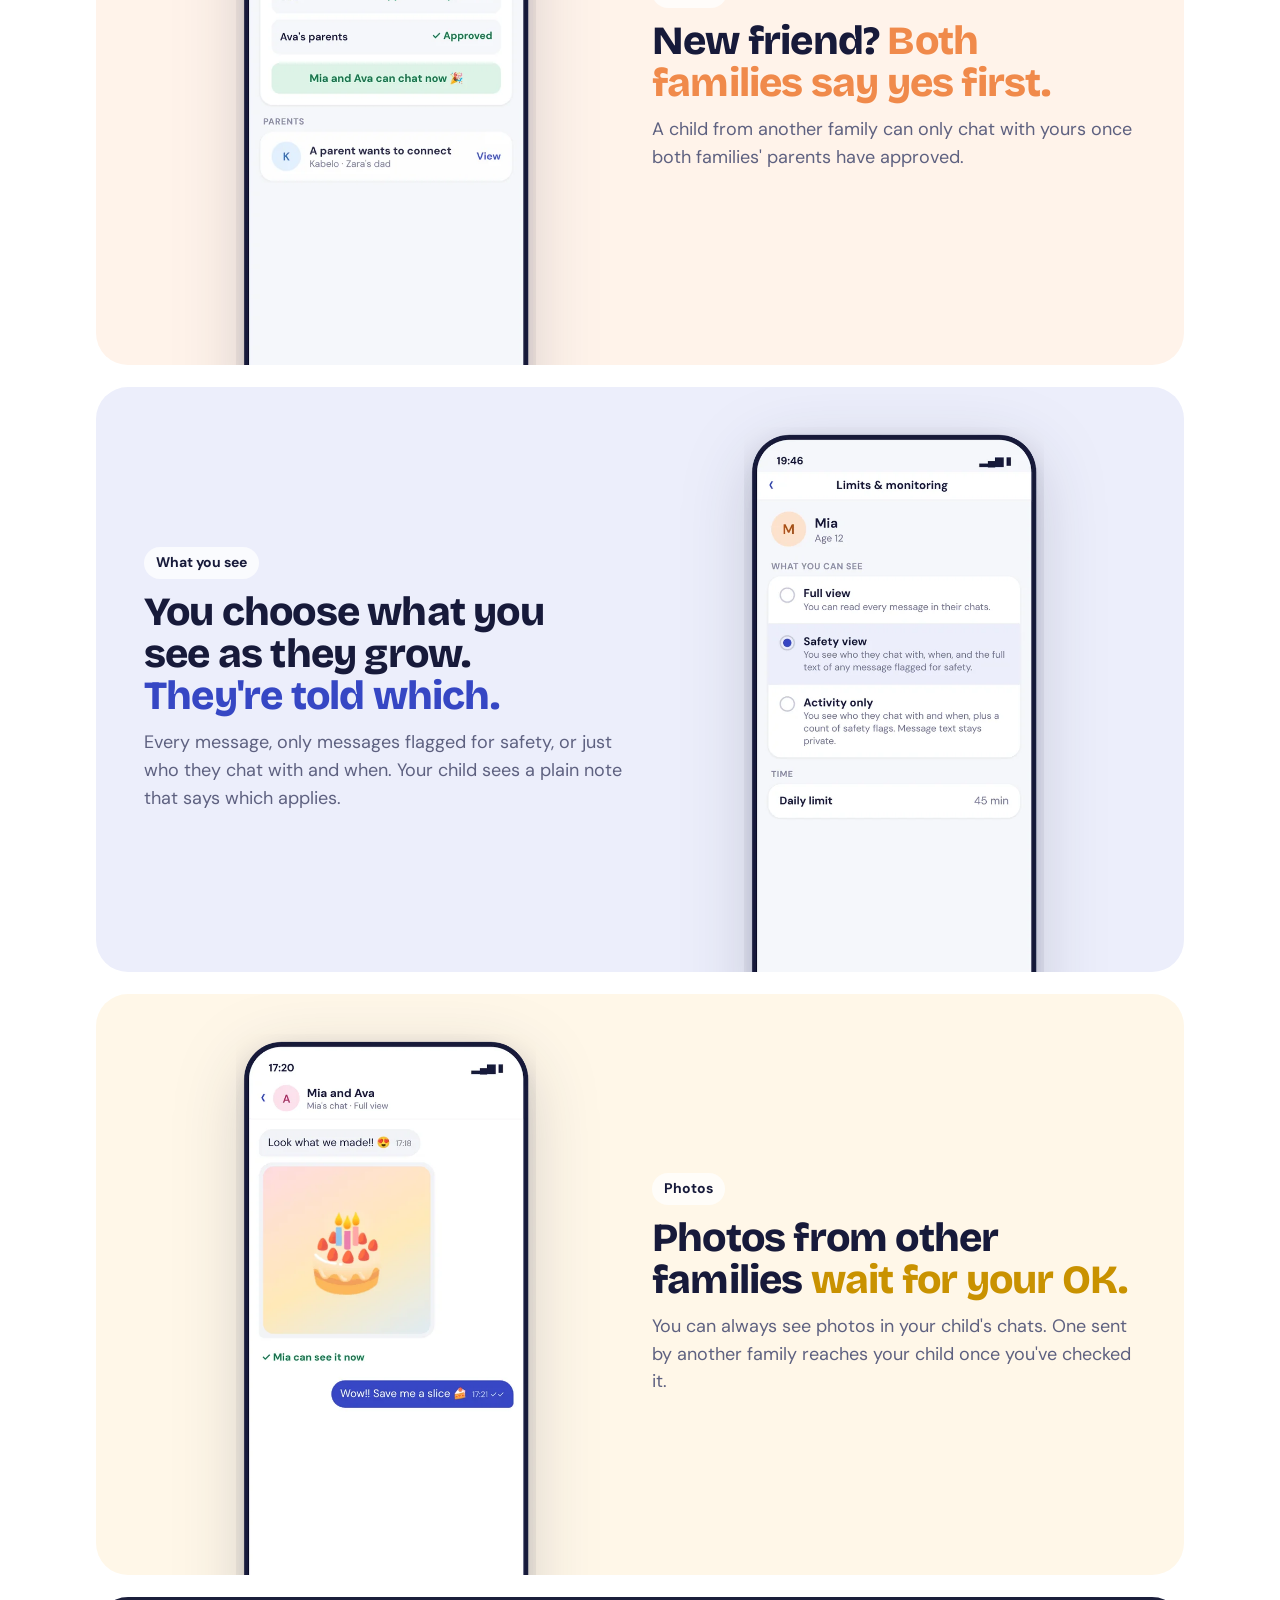
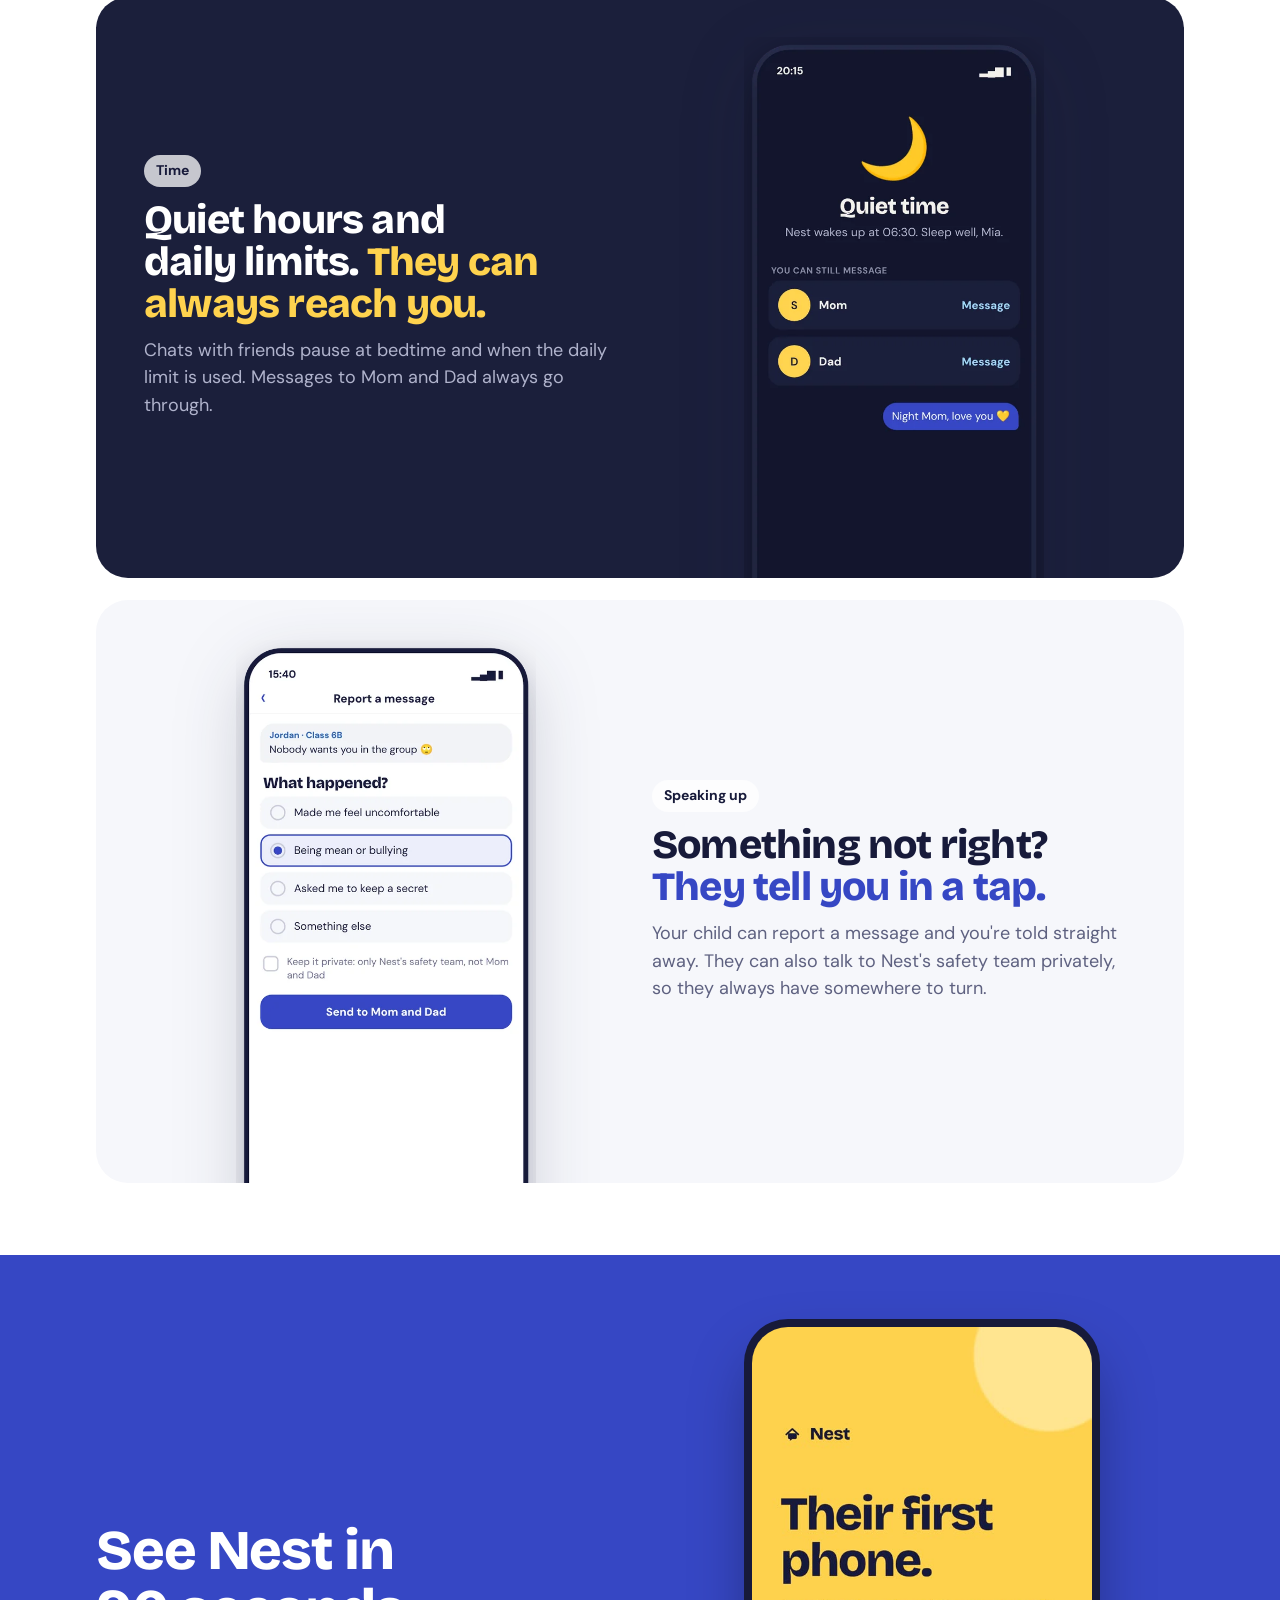
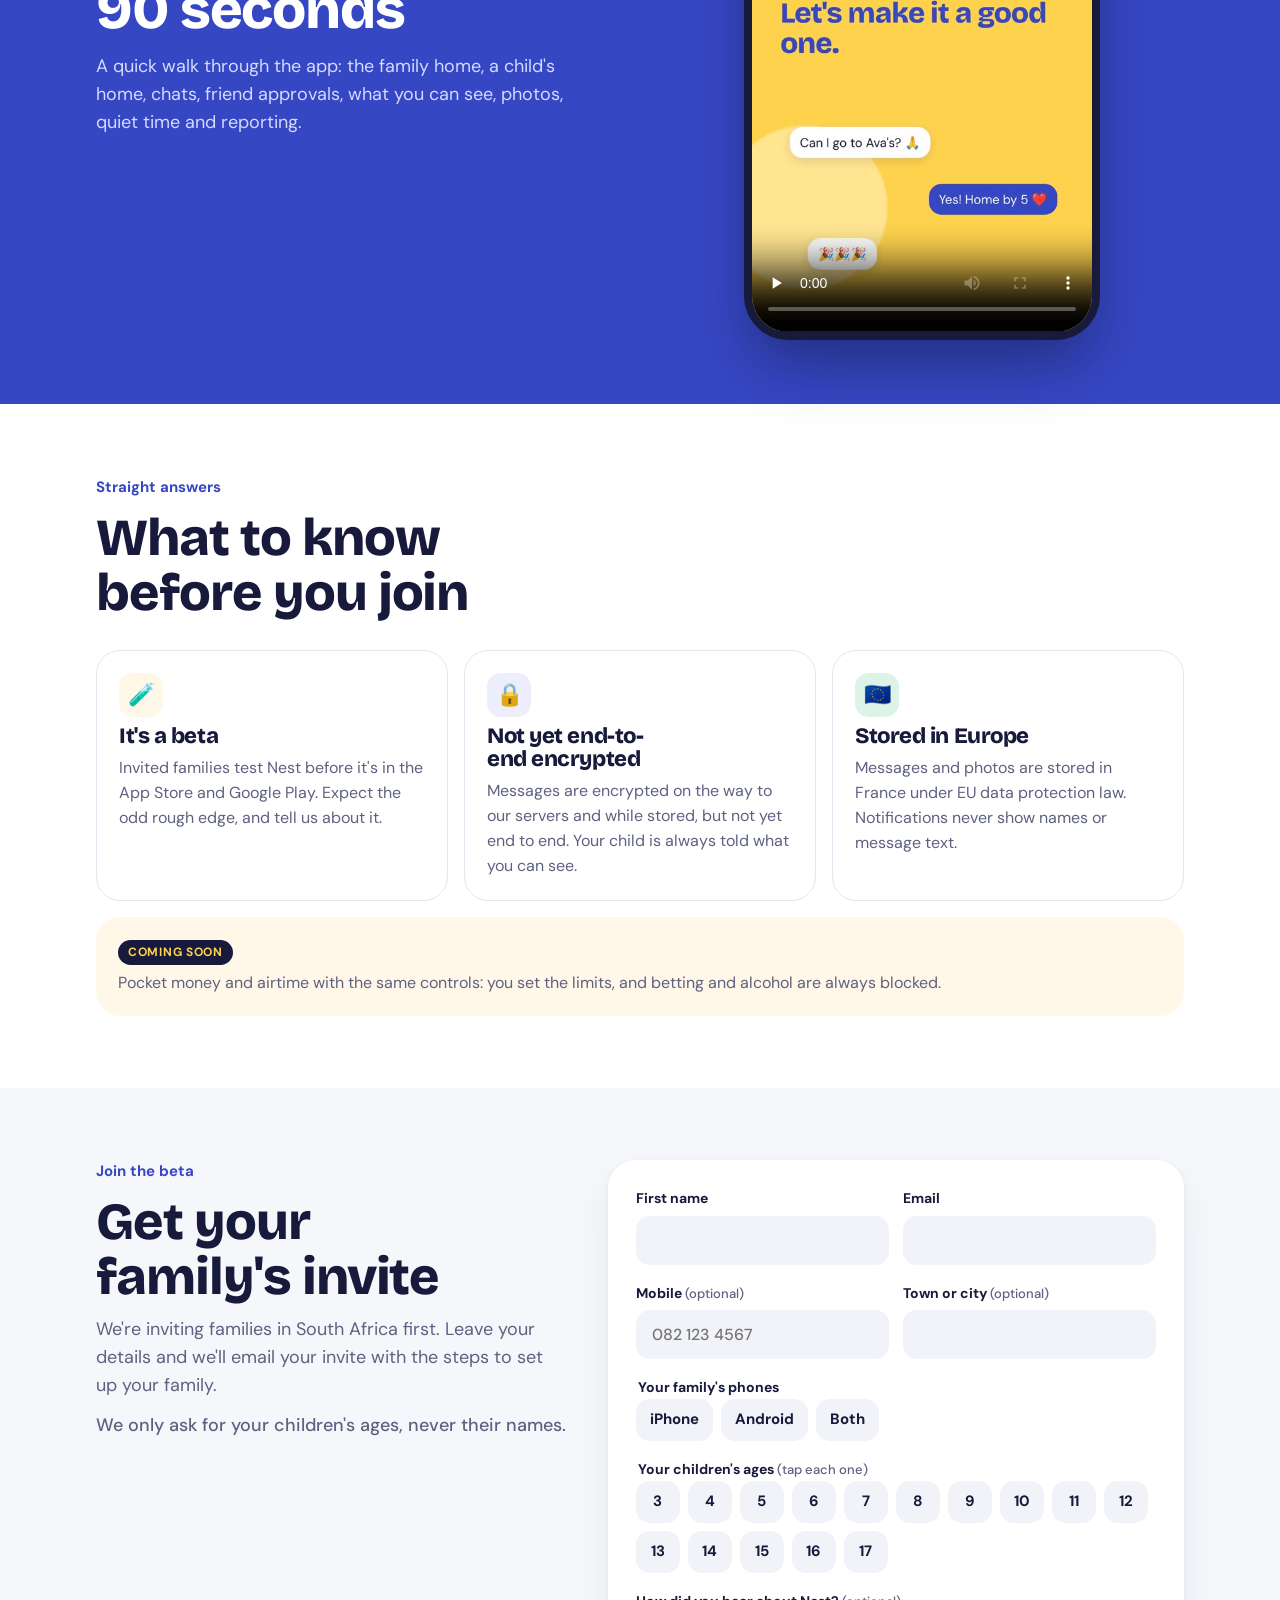
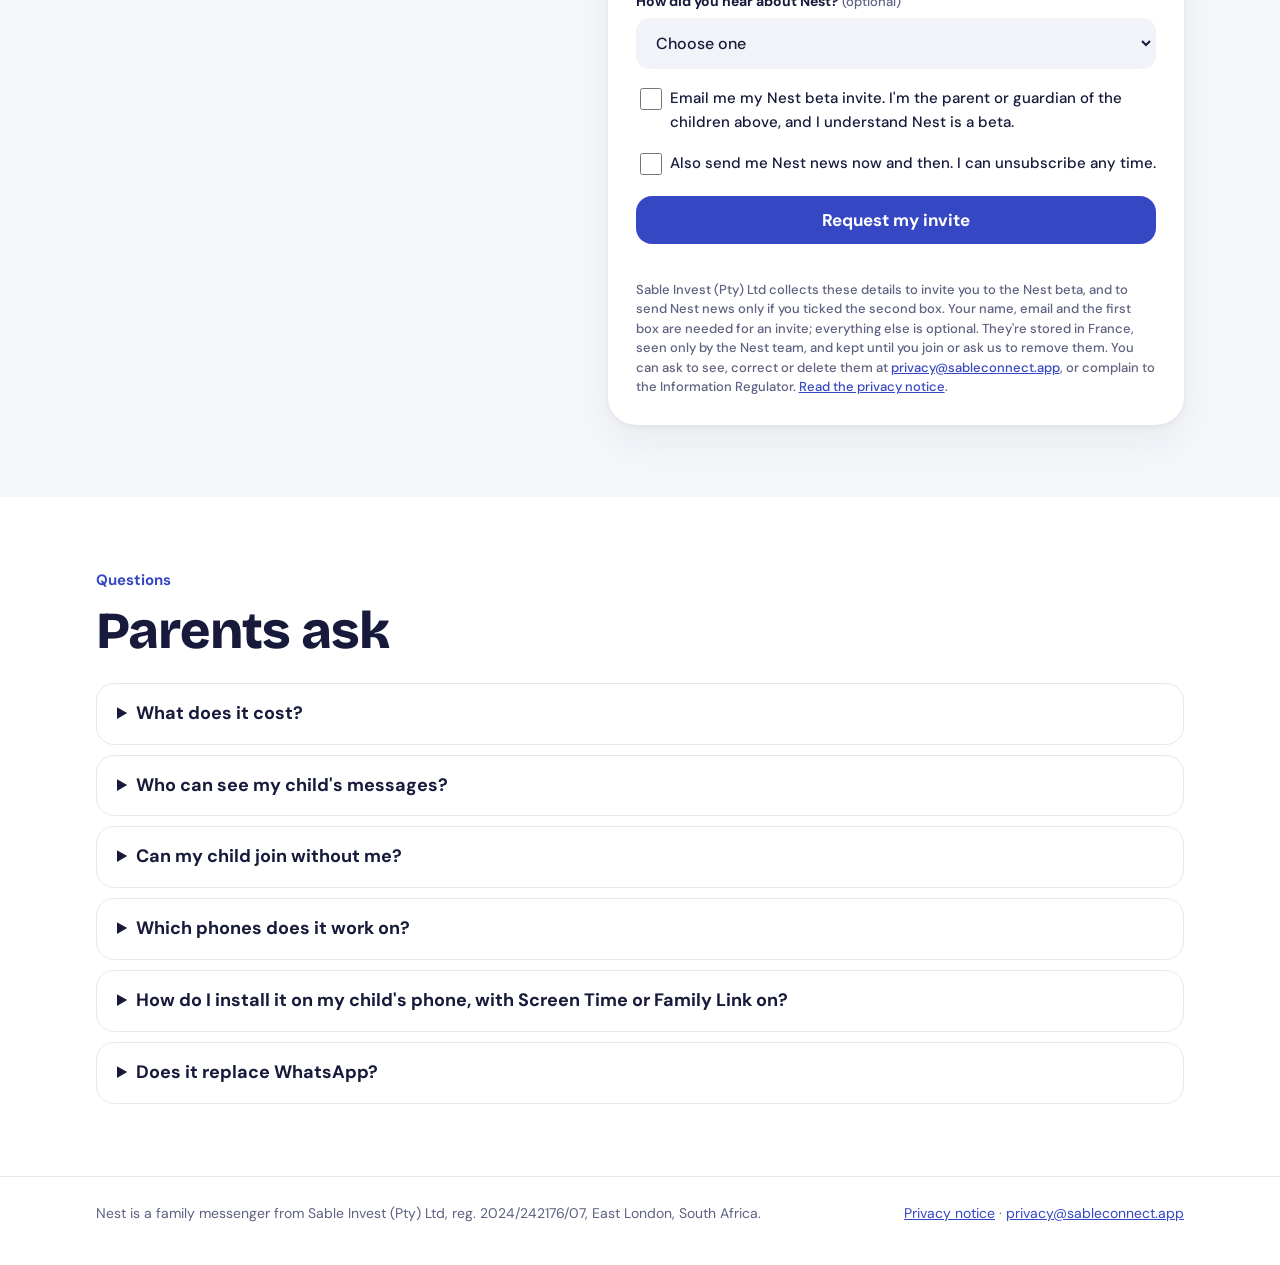
==== commit d6b305b3: "Hide the 'How Nest is different' section until it's approved (it went live by mistake with the appro" ====
--- a/index.html
+++ b/index.html
@@ -147,7 +147,7 @@
     </div>
   </section>
 
-  <section class="band compare-band" id="compare" aria-labelledby="compare-h">
+  <section class="band compare-band" id="compare" aria-labelledby="compare-h" hidden><!-- hidden until Arthur and Glenn approve the comparison -->
     <div class="wrap">
       <div class="sec-head">
         <p class="eyebrow">Already using another app?</p>
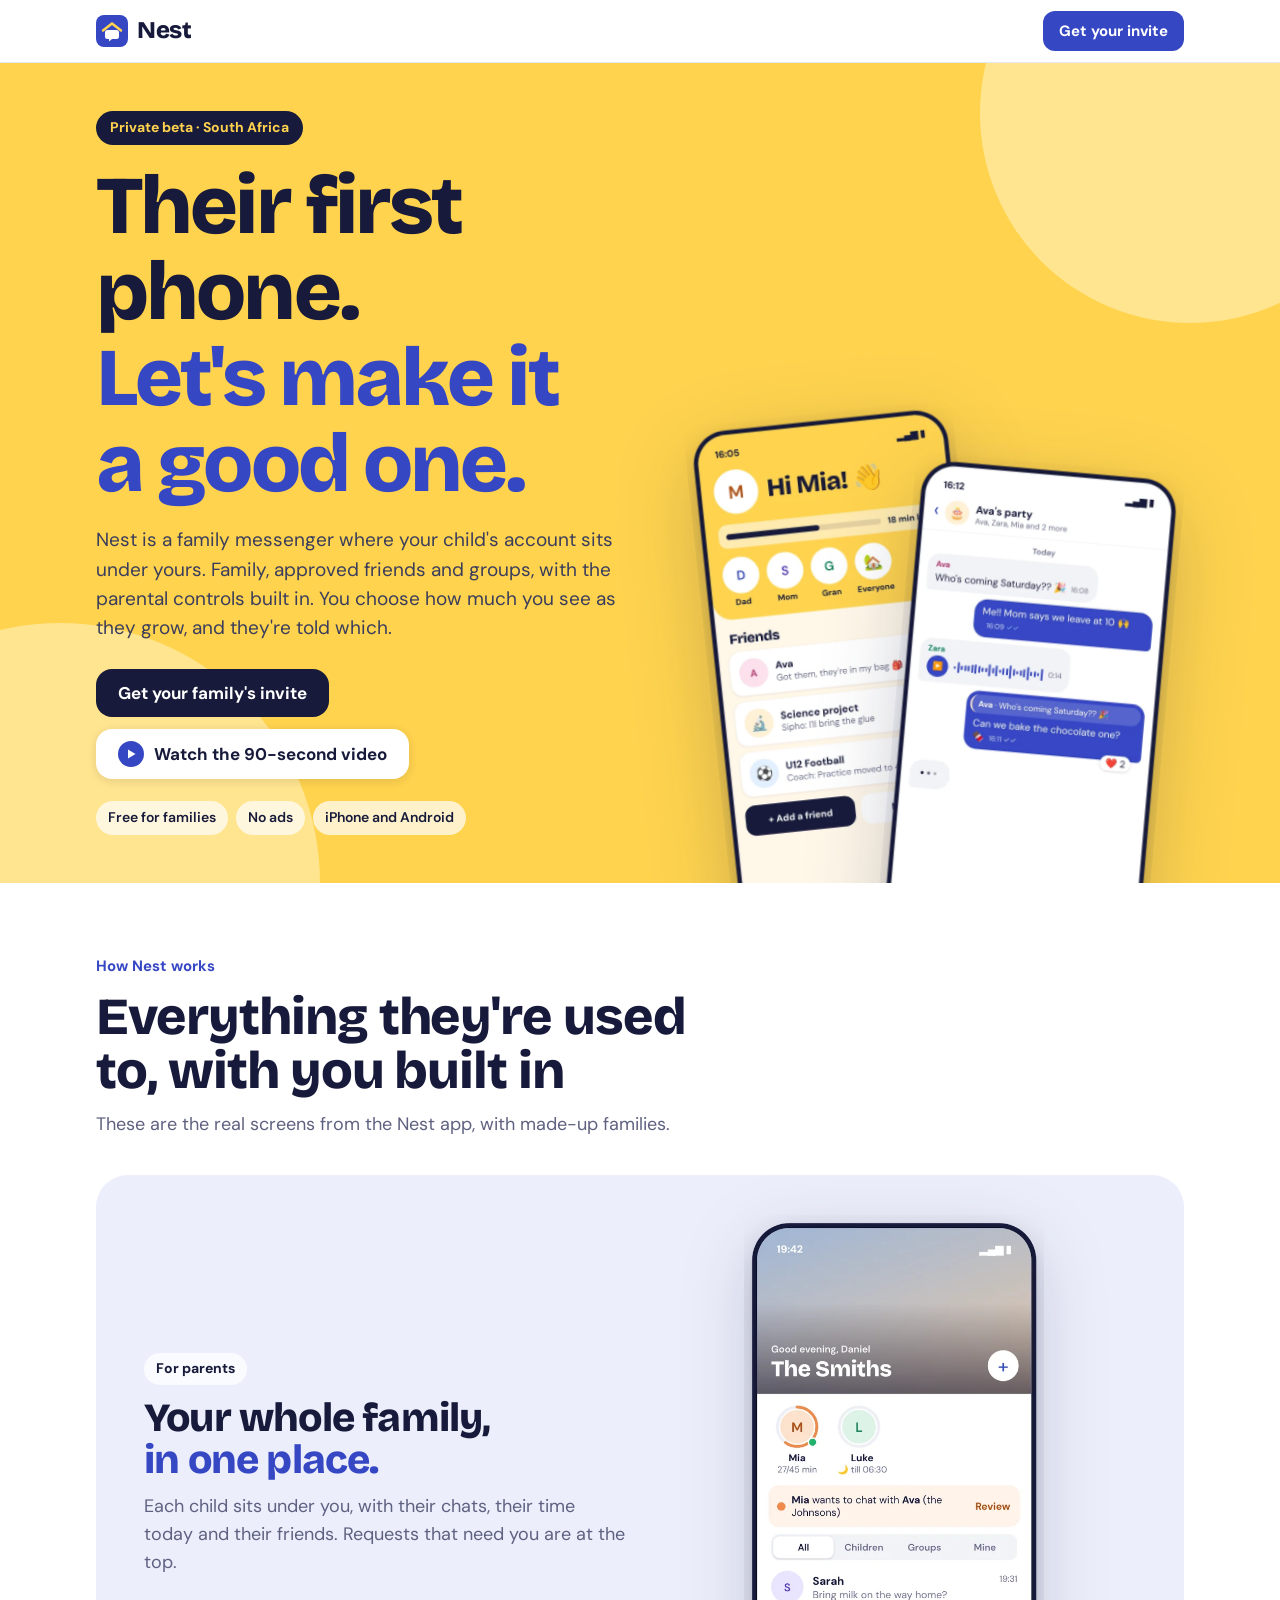
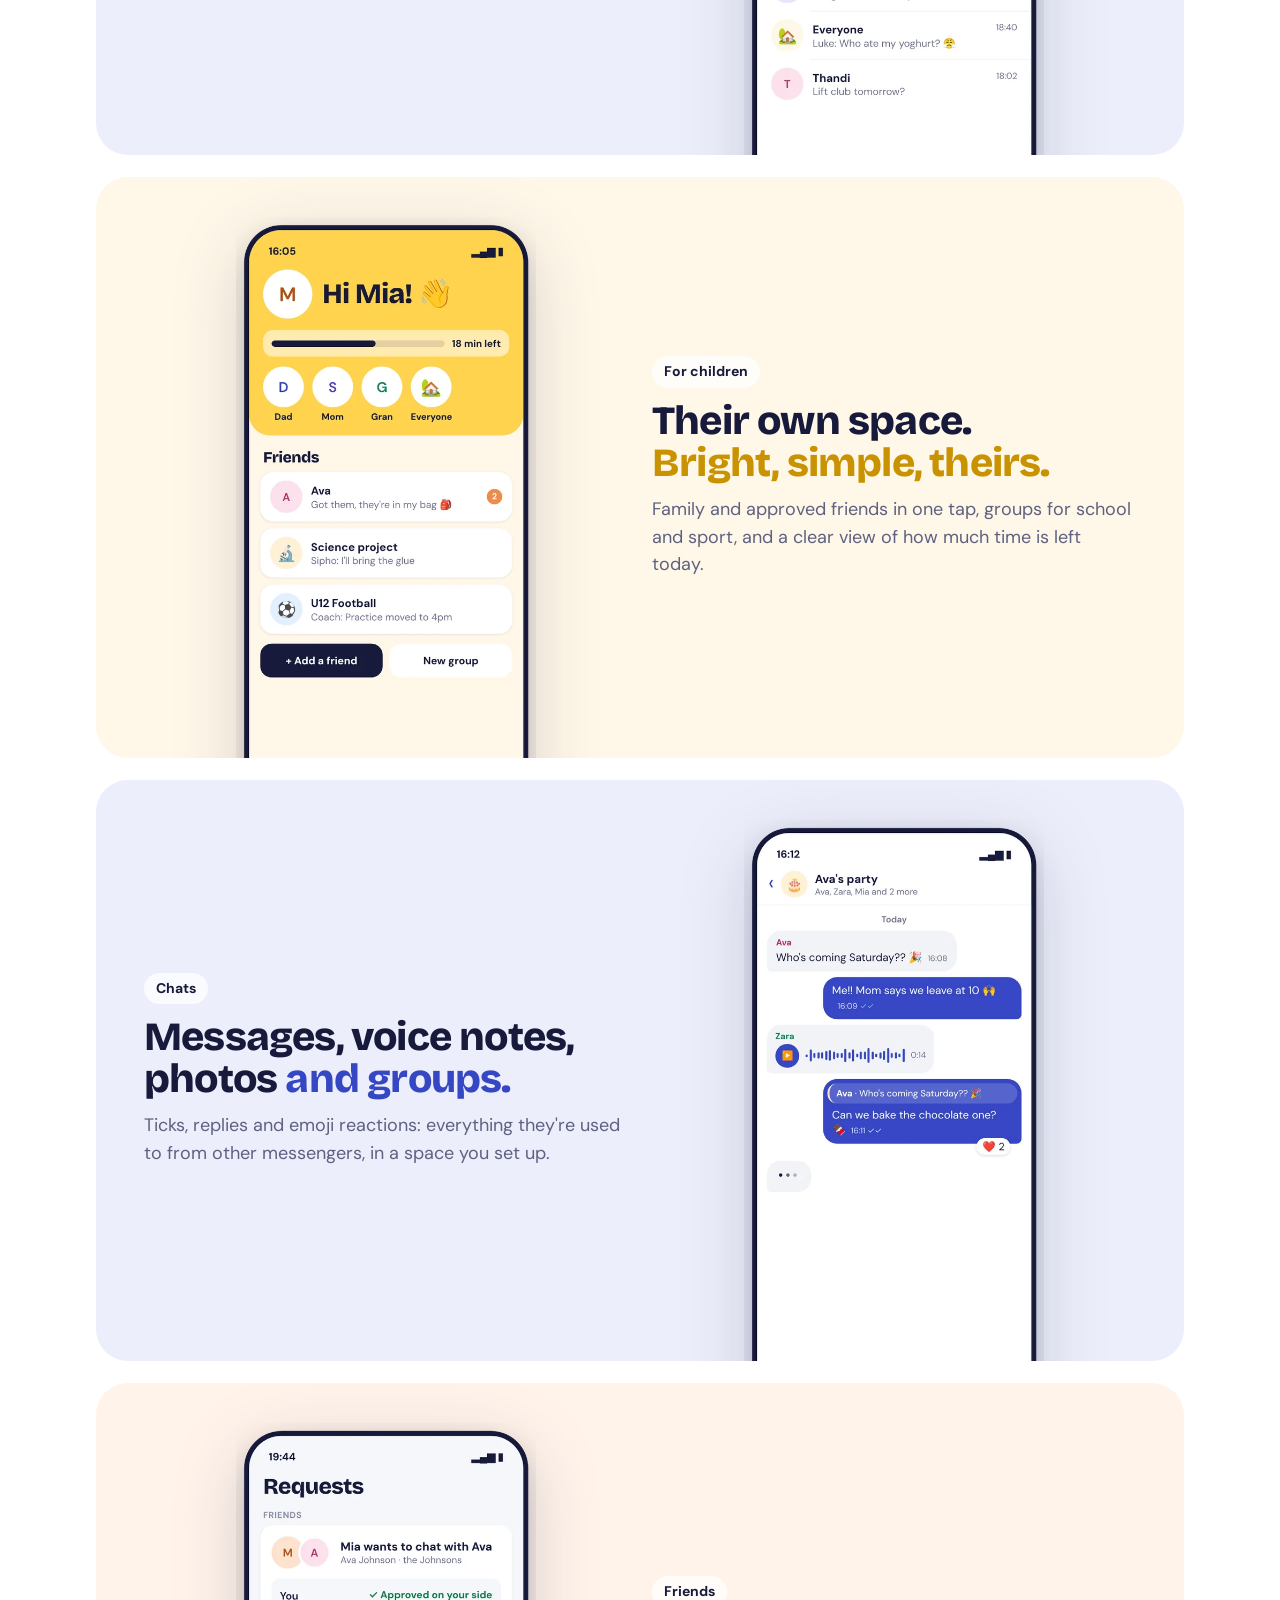
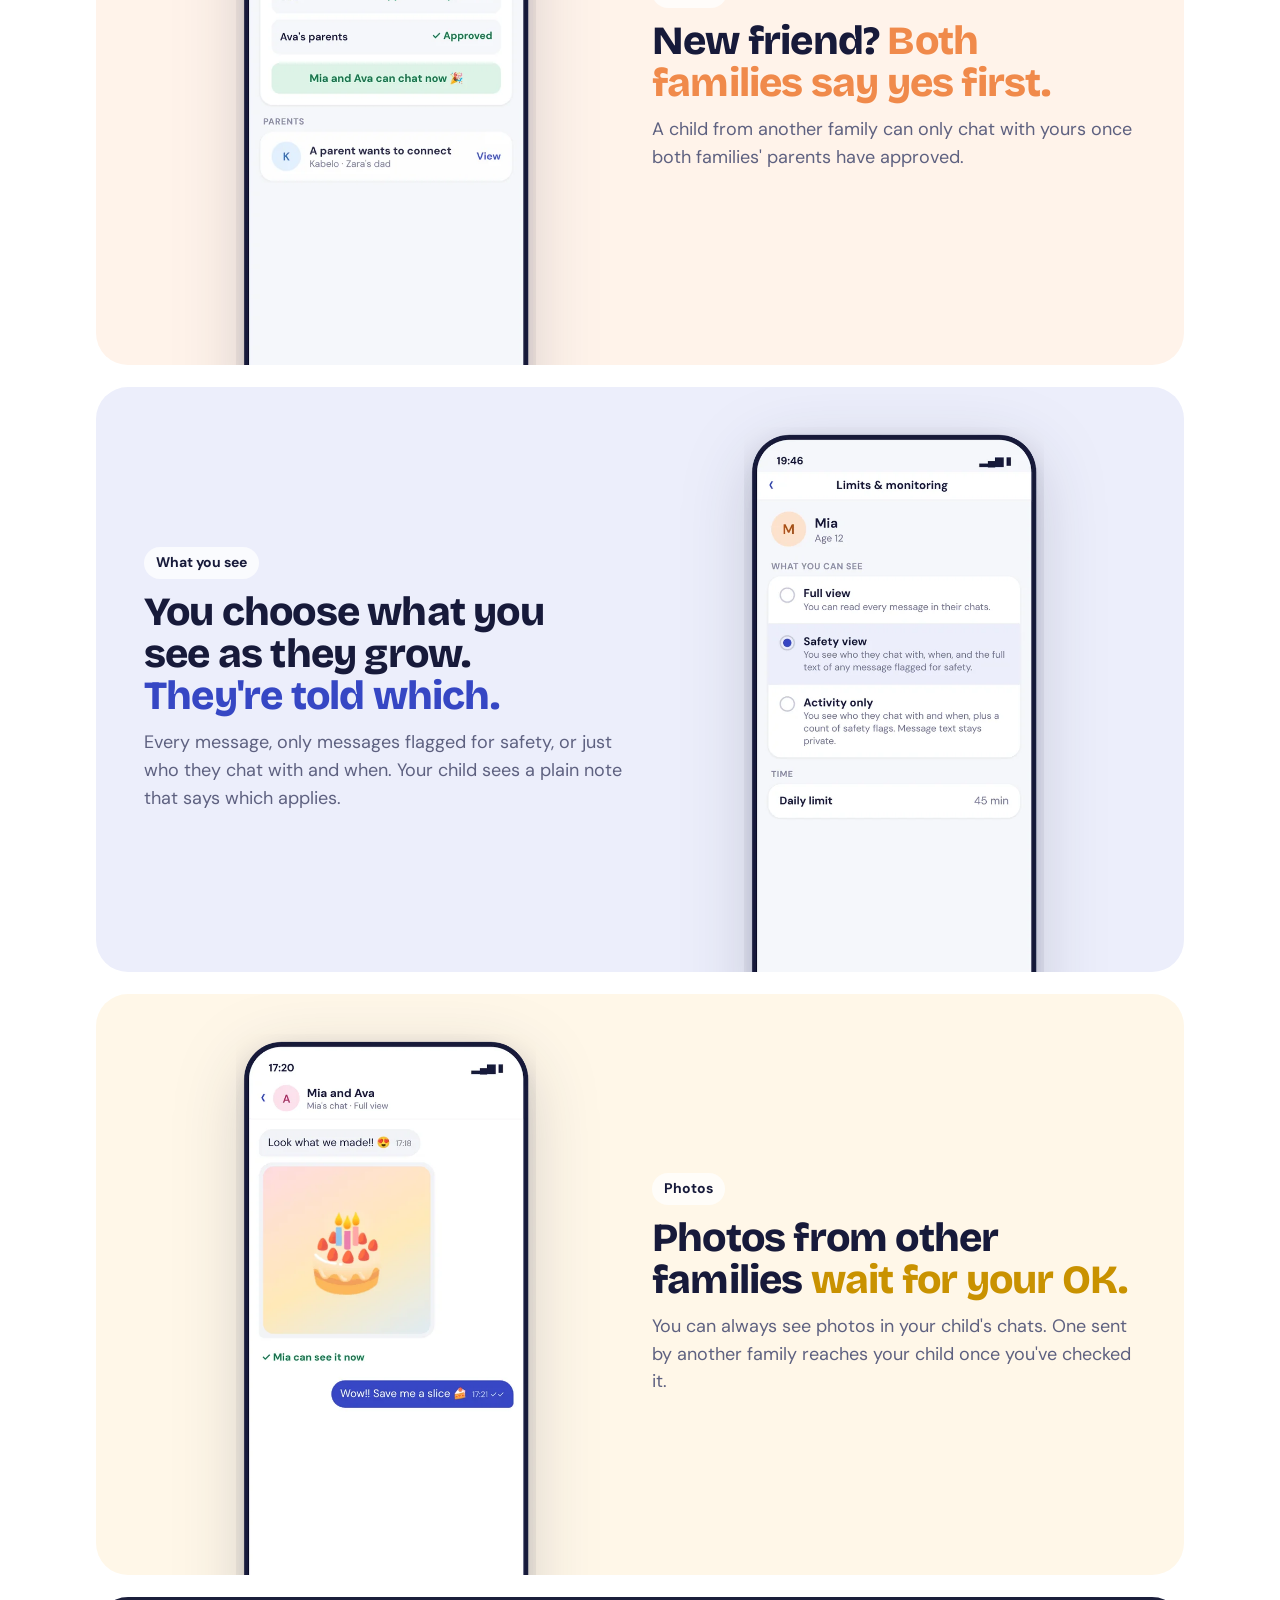
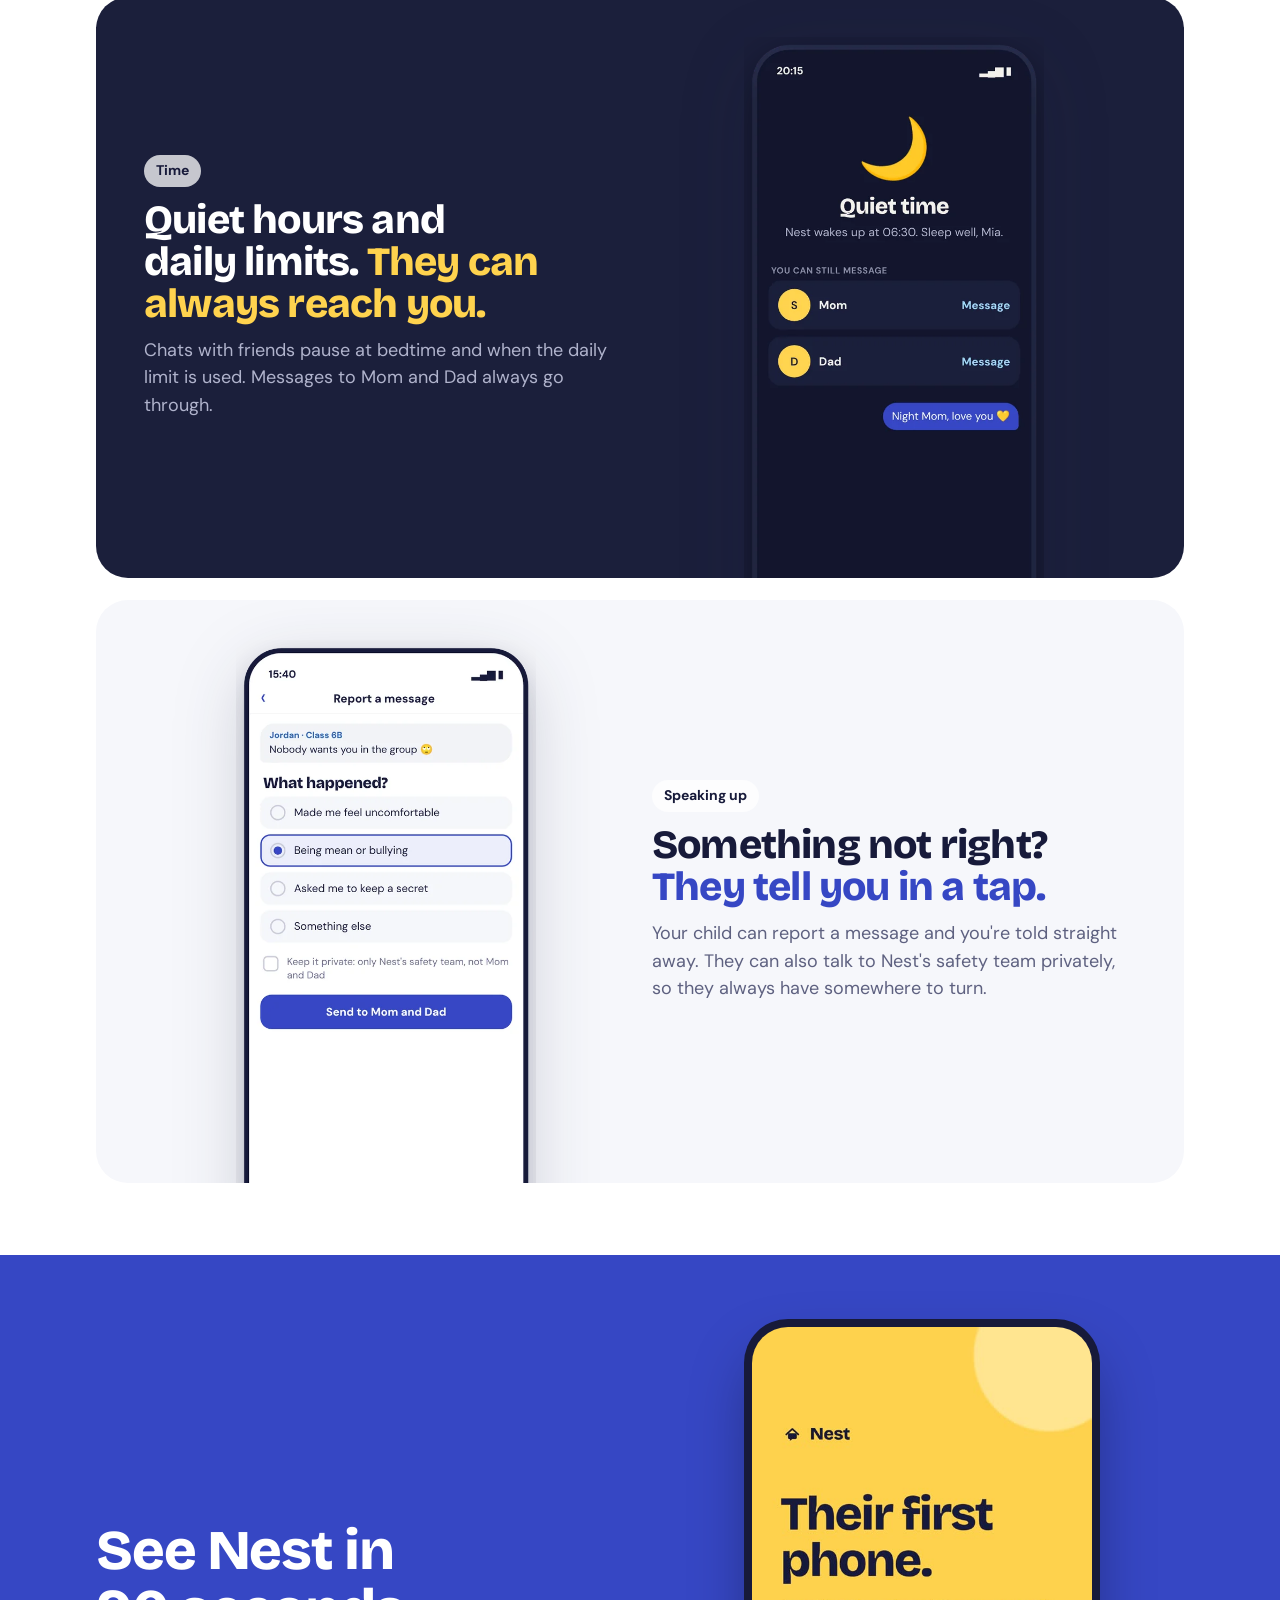
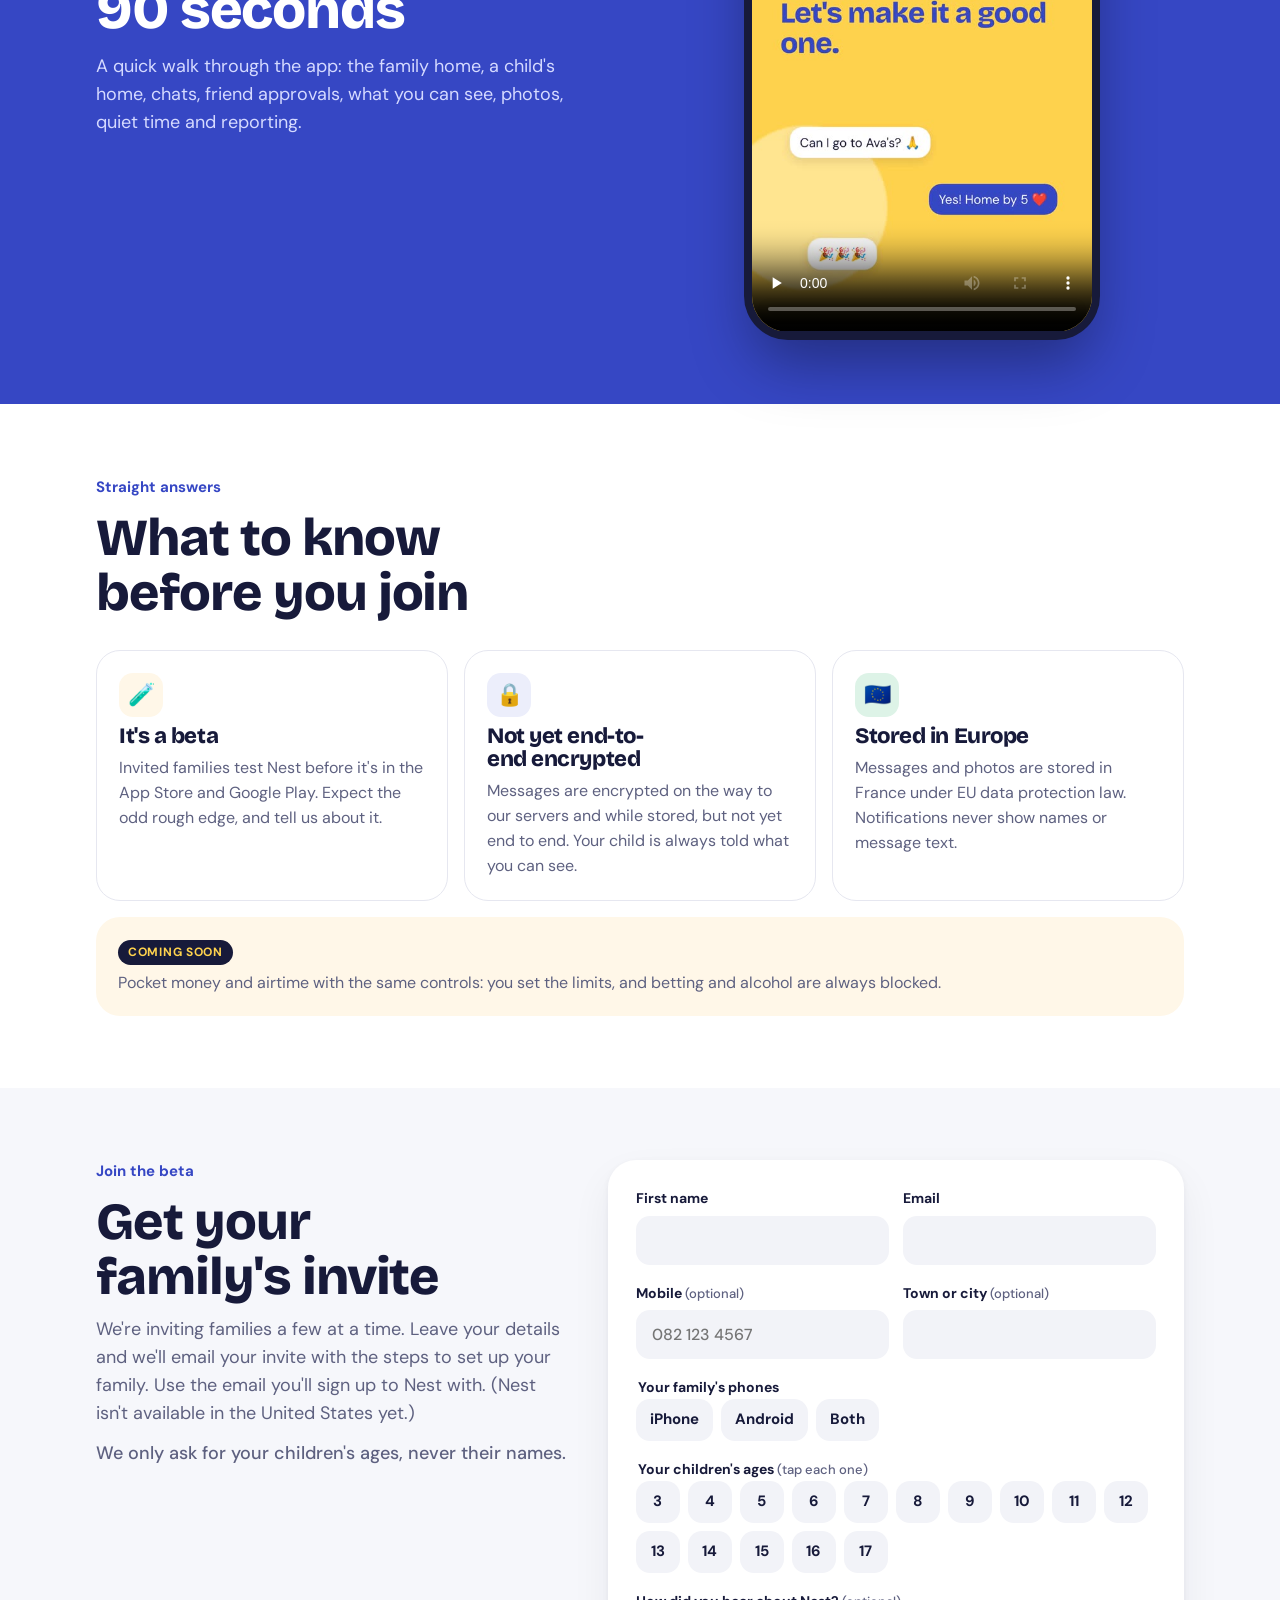
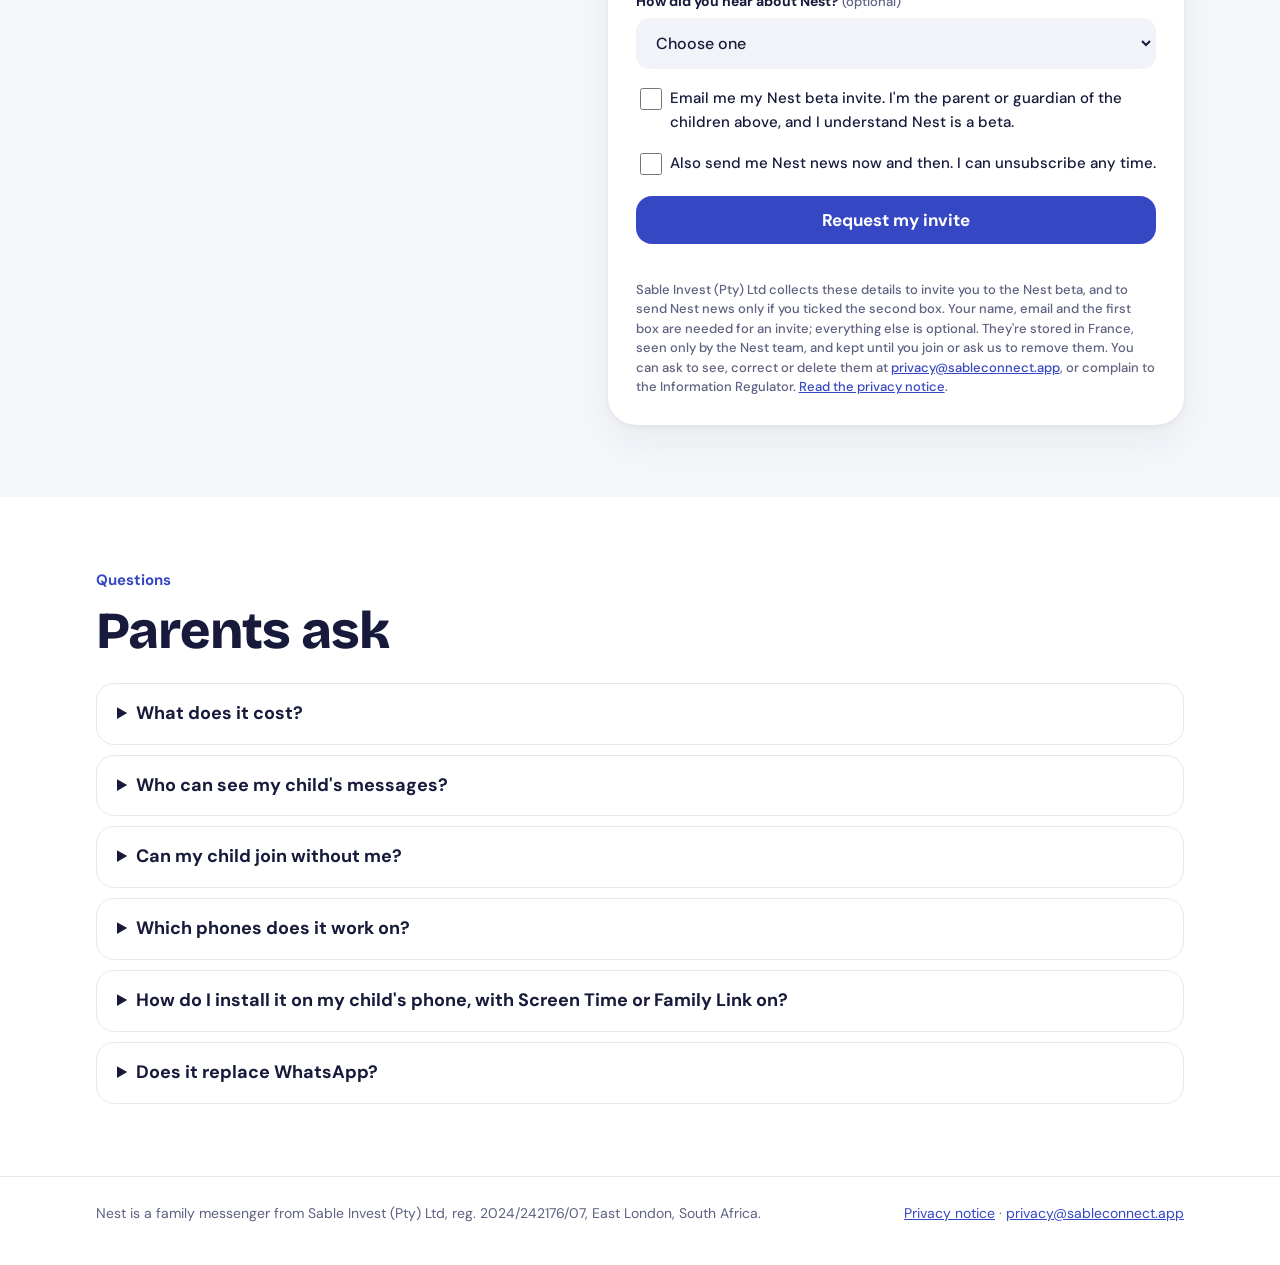
==== commit fd7477e7: "Invite-only sign-up: sign up with the invited email; friends' families via a parent's invite link; c" ====
--- a/index.html
+++ b/index.html
@@ -213,7 +213,7 @@
       <div class="sec-head">
         <p class="eyebrow">Join the beta</p>
         <h2 id="join-h">Get your family's invite</h2>
-        <p>We're inviting families in South Africa first. Leave your details and we'll email your invite with the steps to set up your family.</p>
+        <p>We're inviting families a few at a time. Leave your details and we'll email your invite with the steps to set up your family. Use the email you'll sign up to Nest with. (Nest isn't available in the United States yet.)</p>
         <p class="hint">We only ask for your children's ages, never their names.</p>
       </div>
       <form id="beta-form" novalidate>
